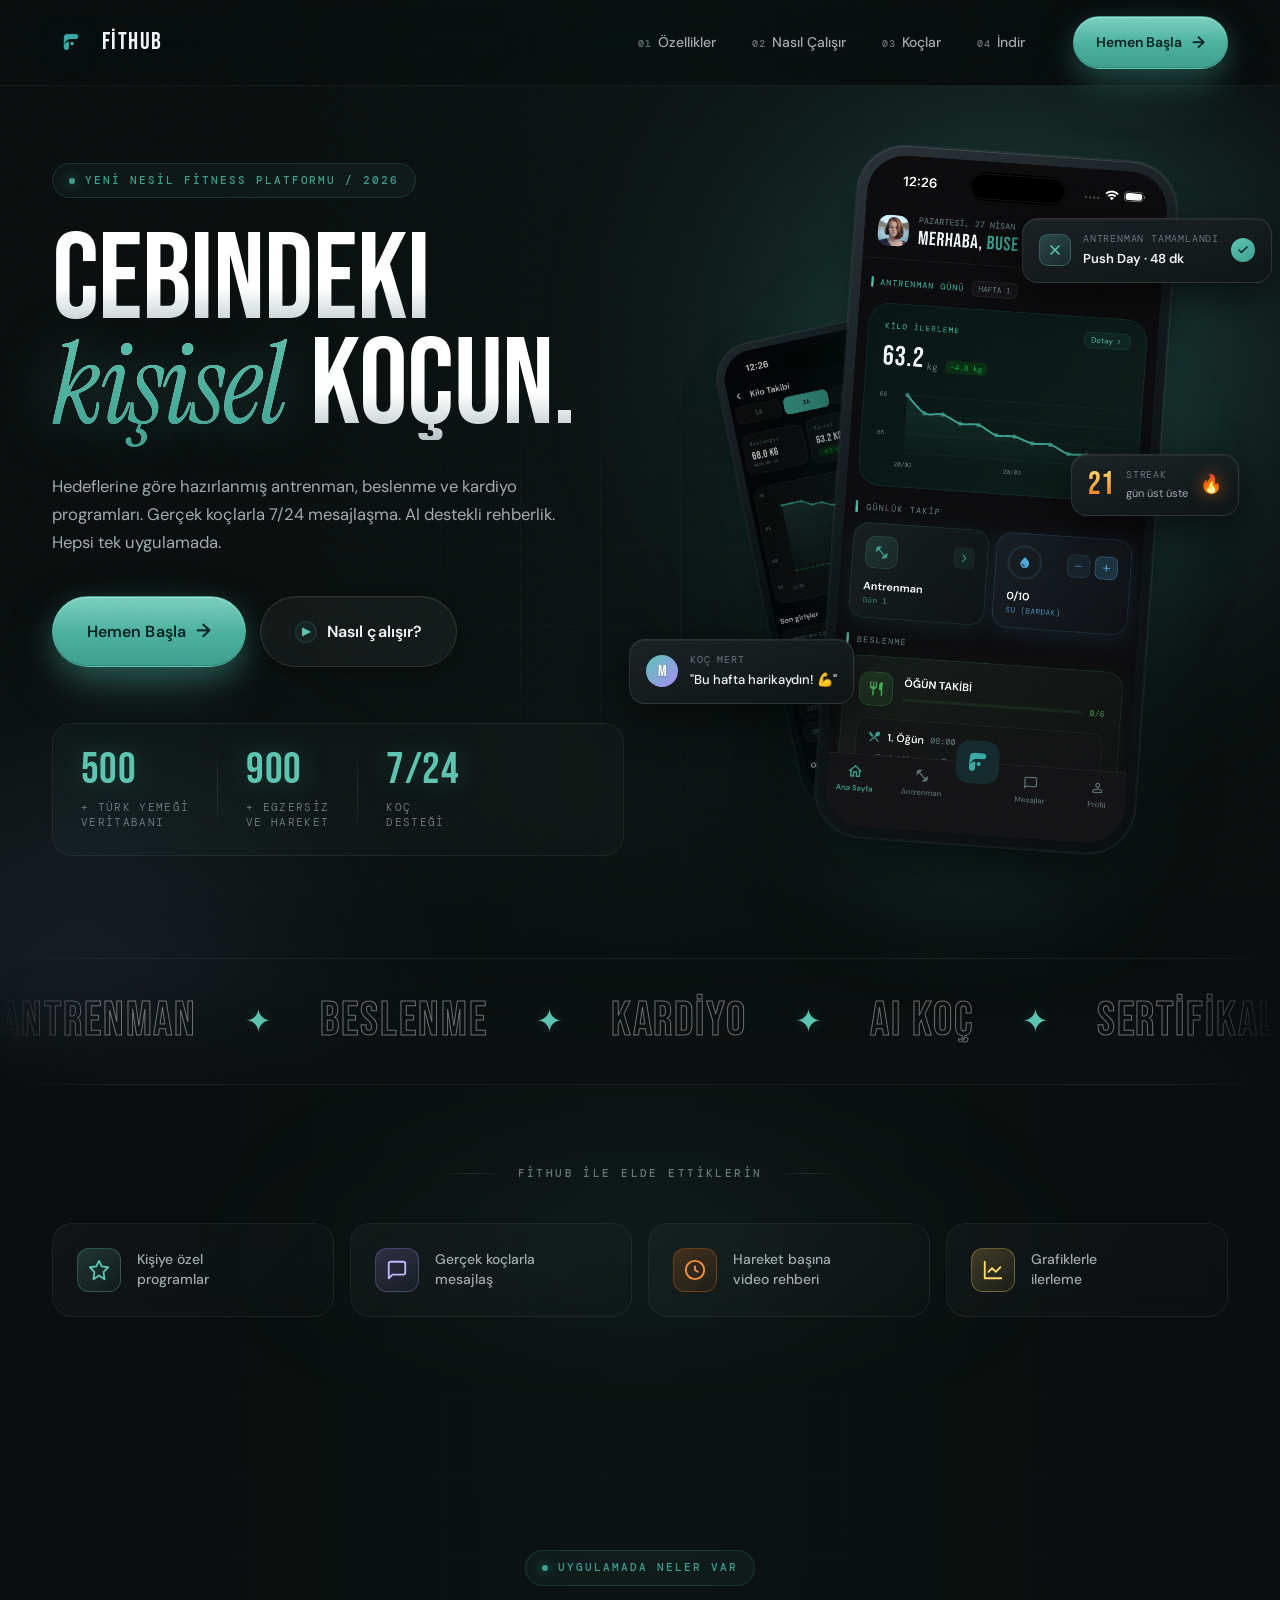
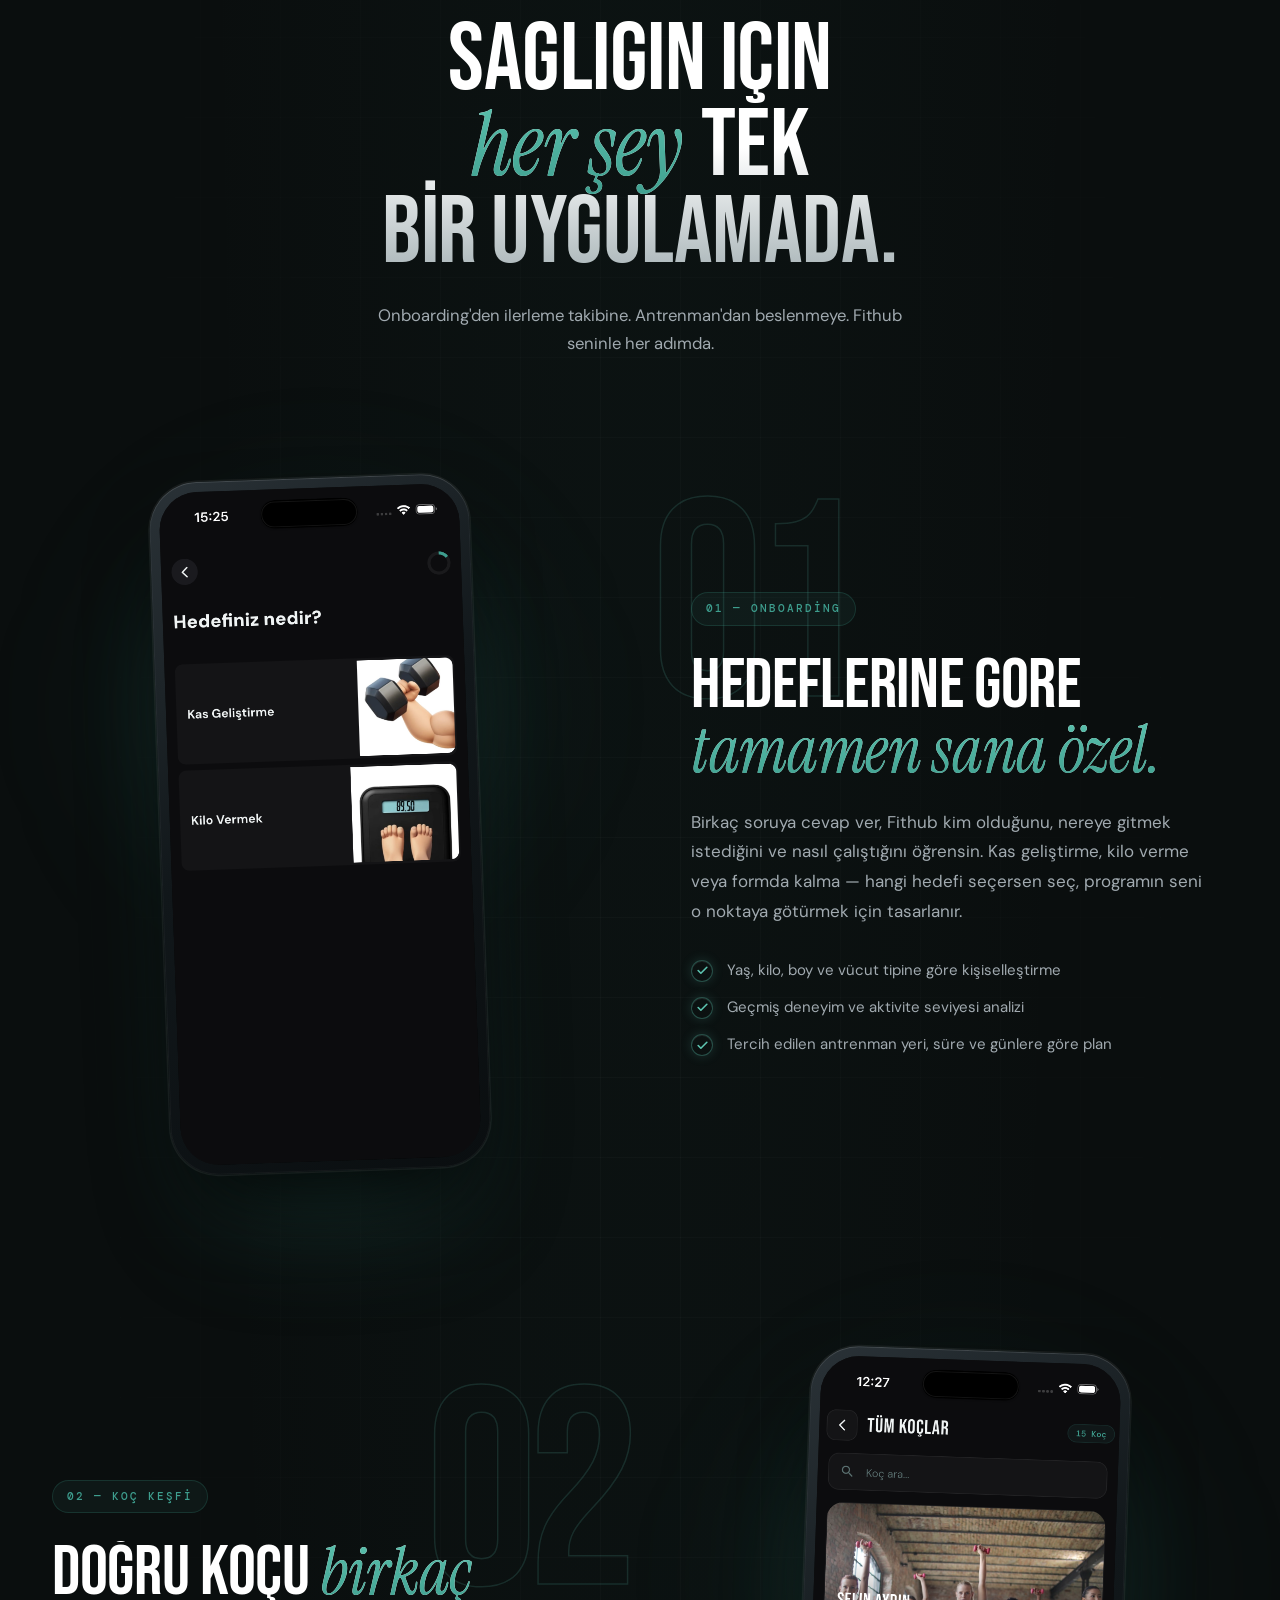
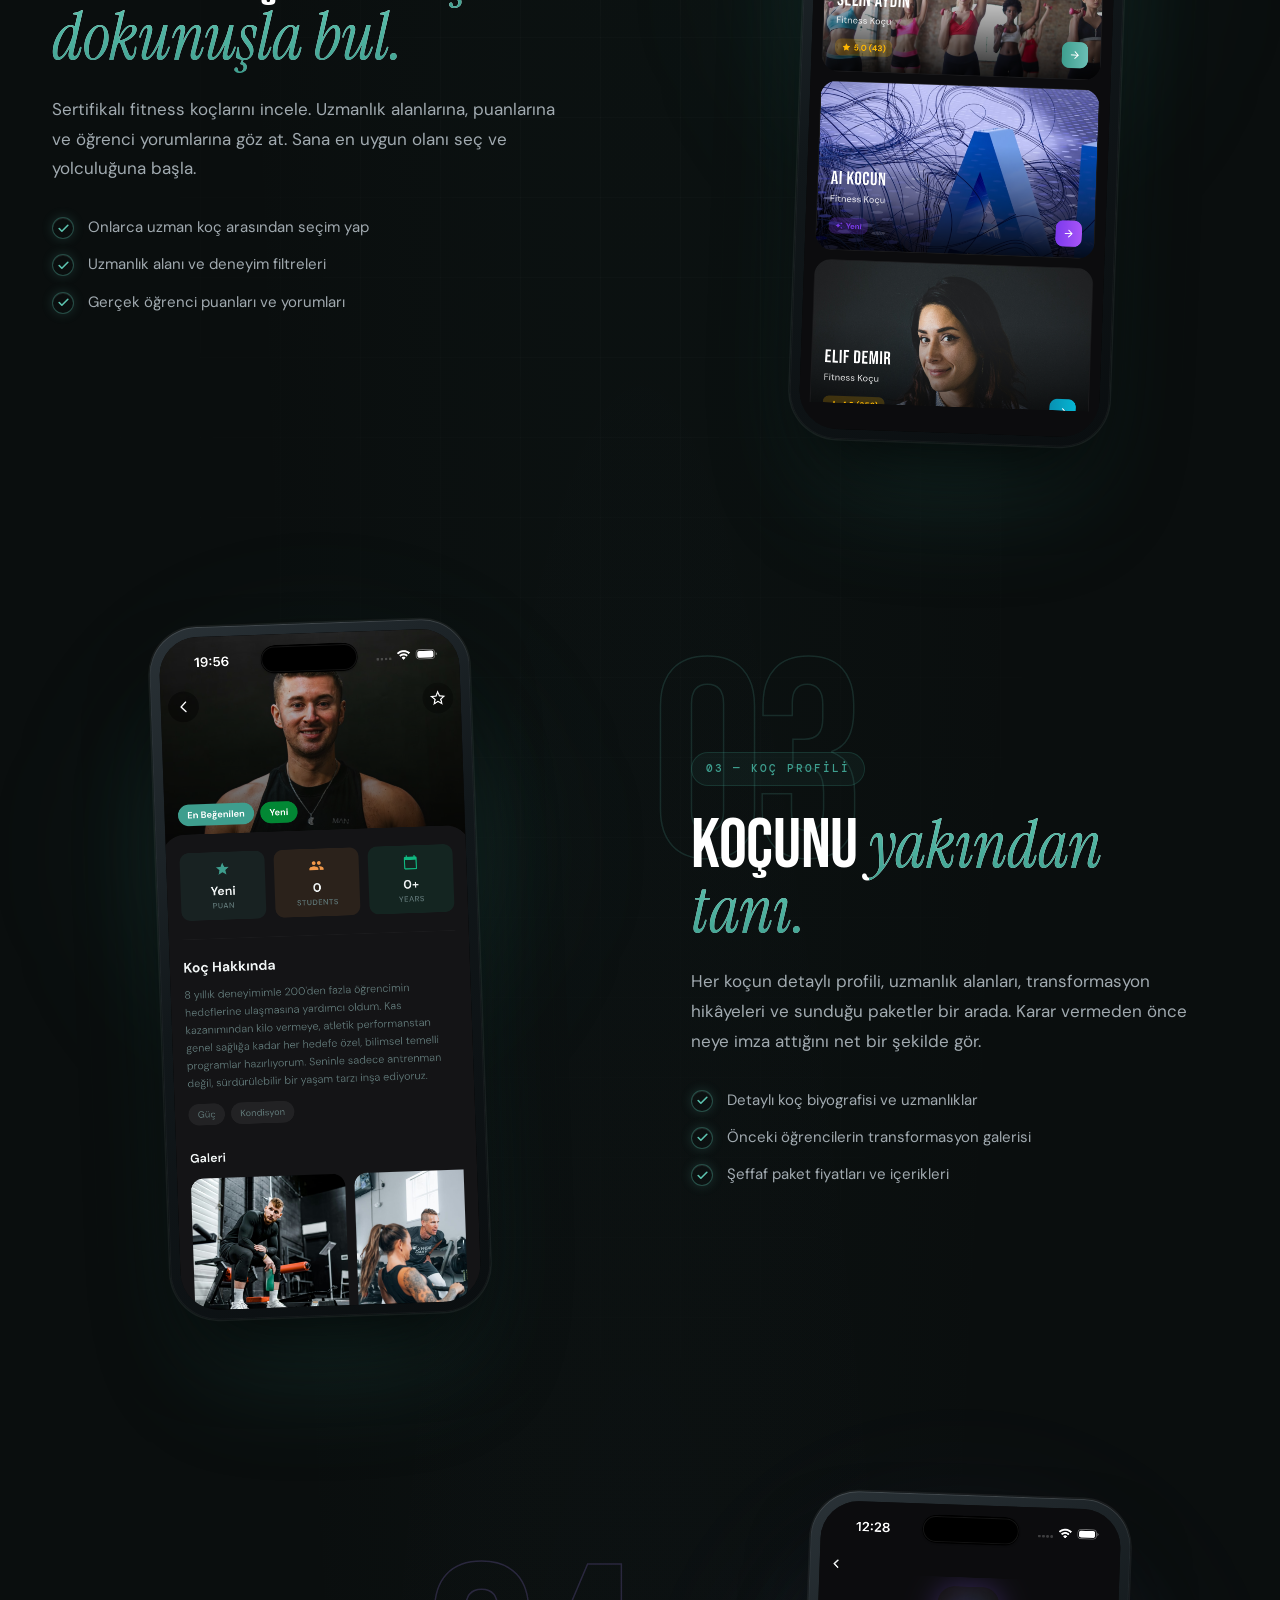
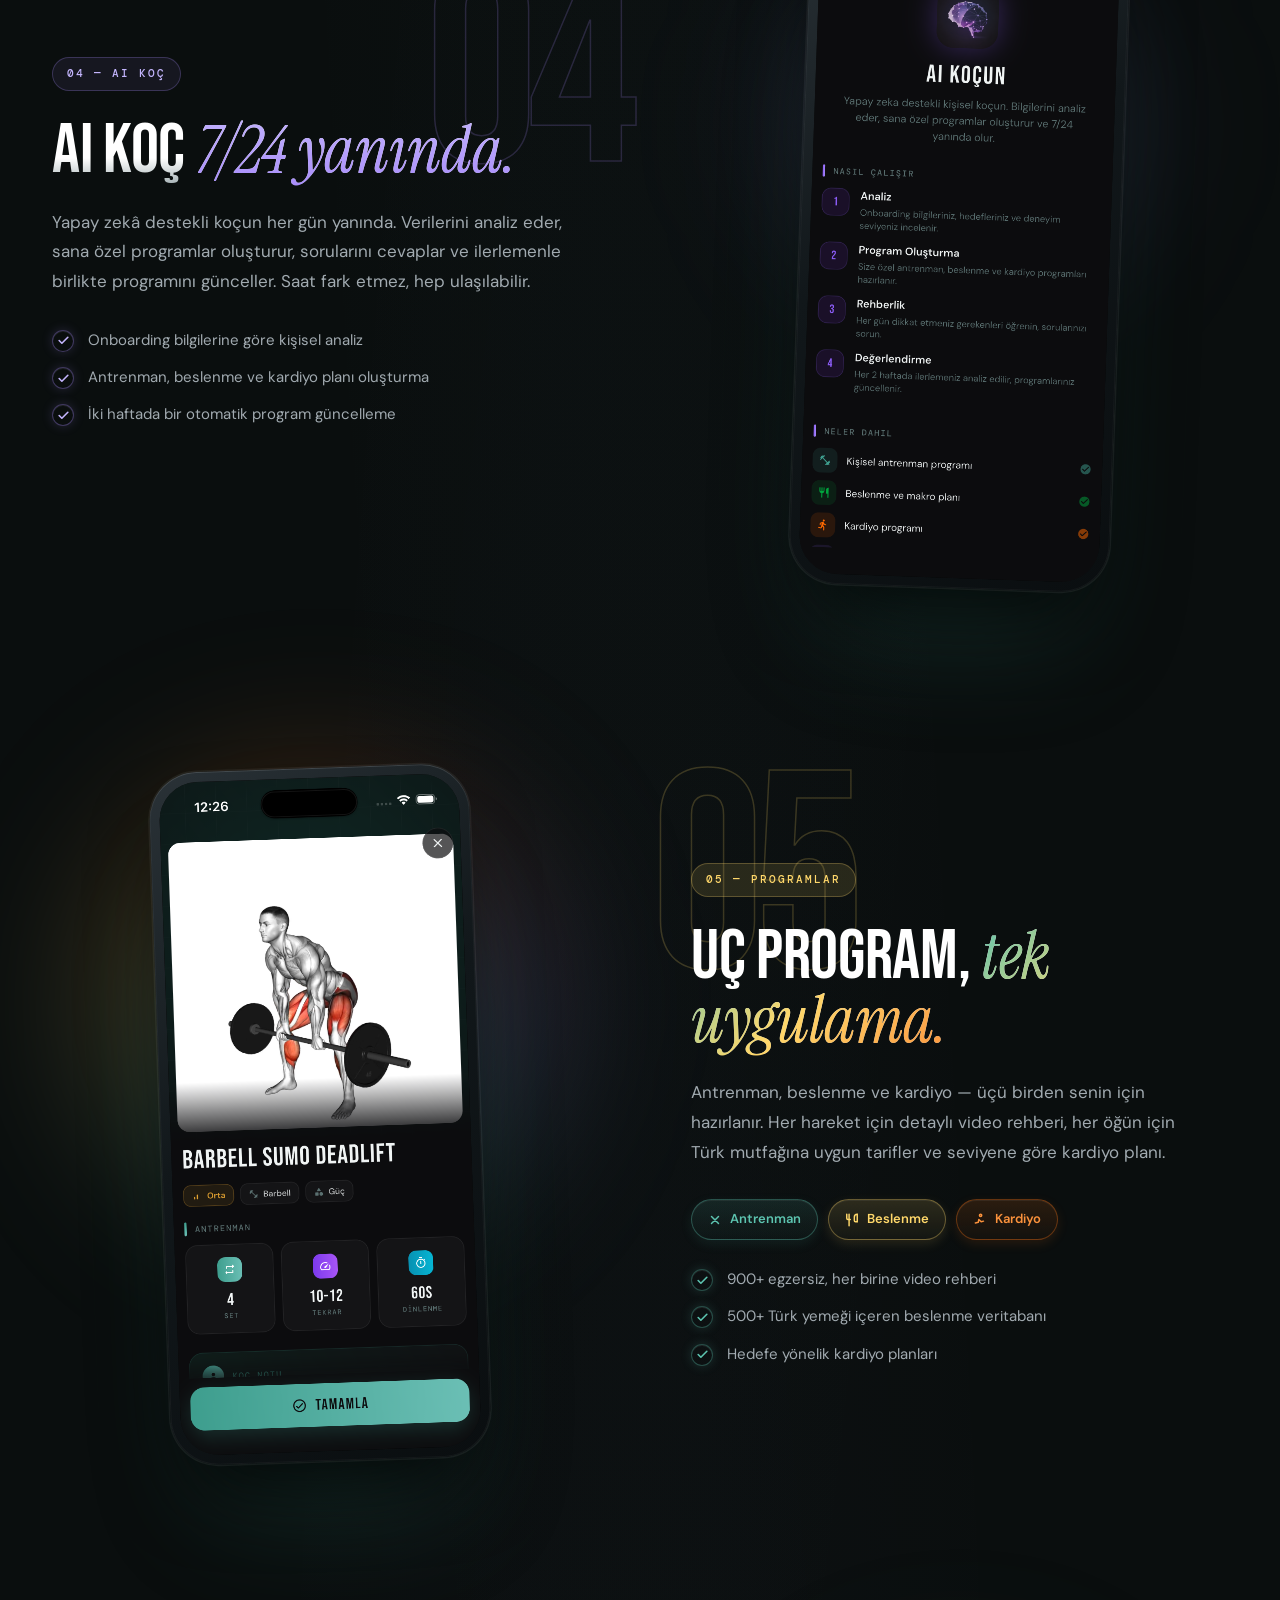
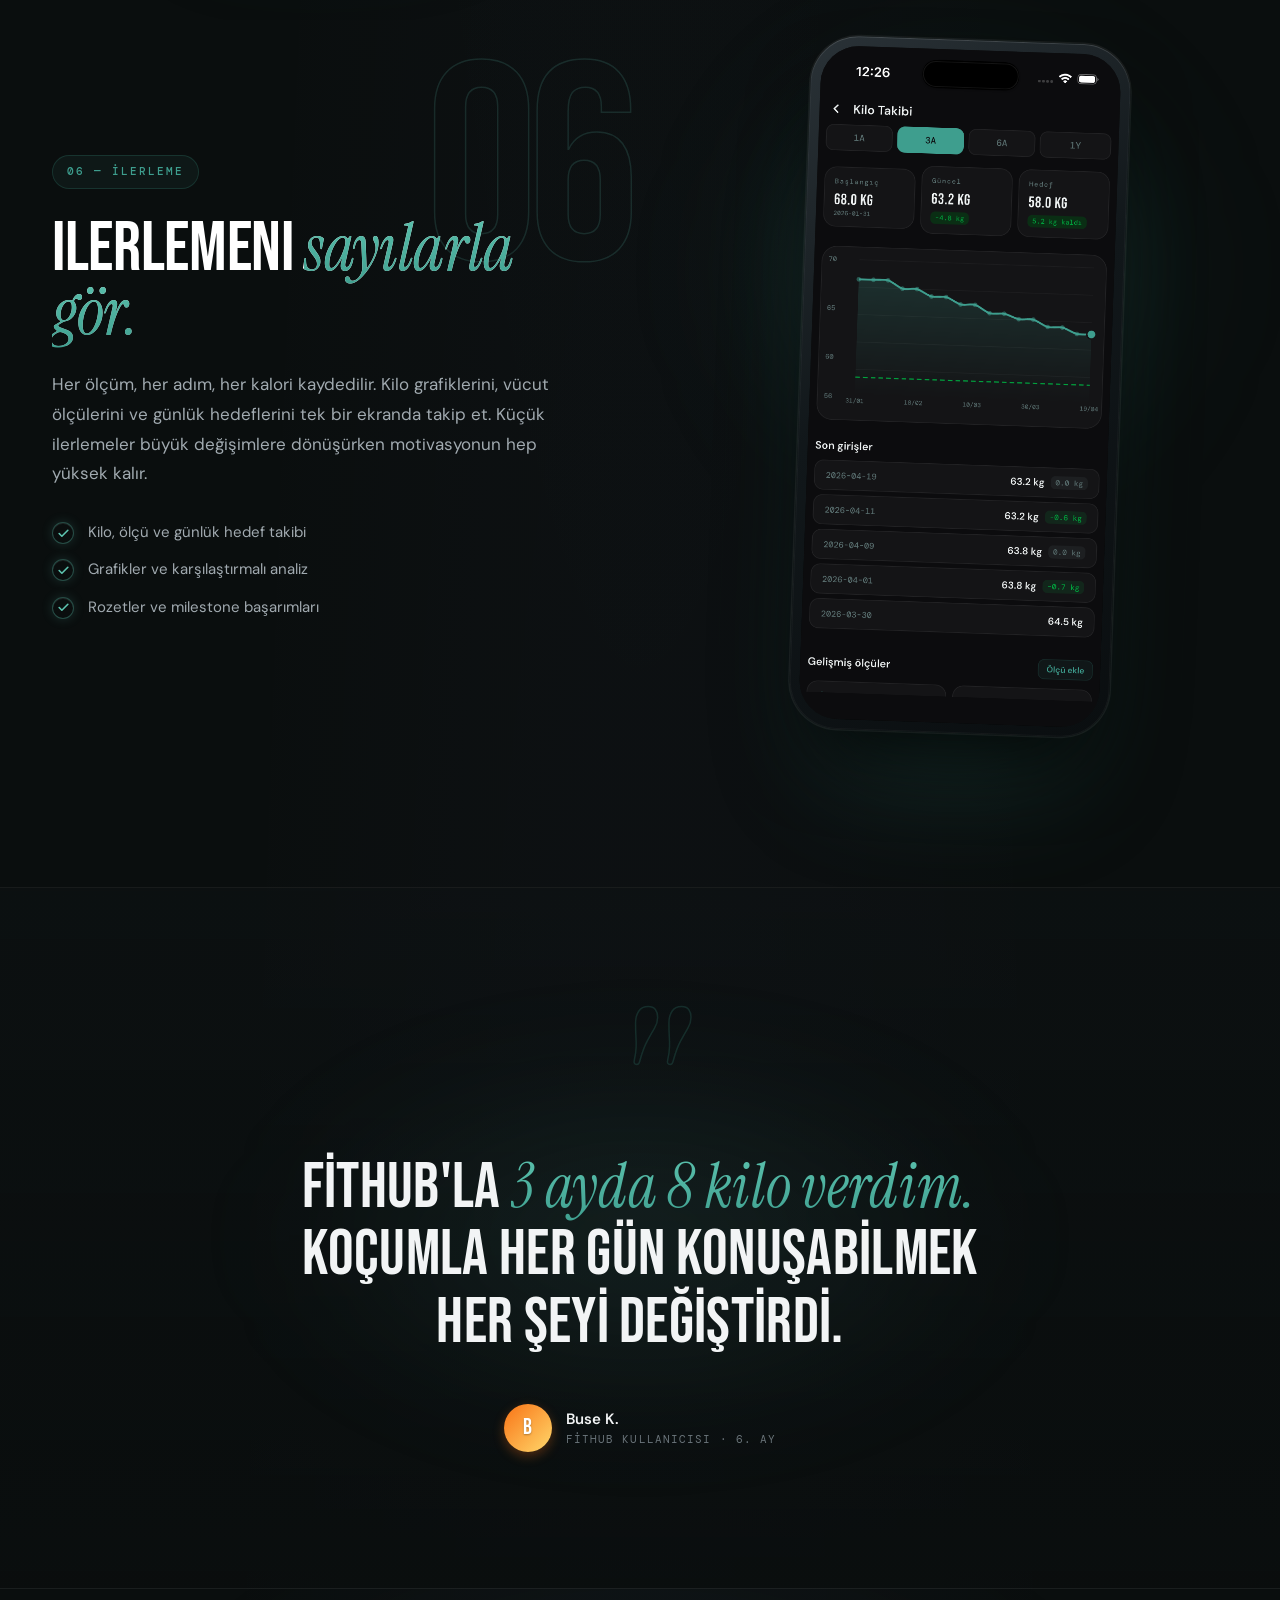
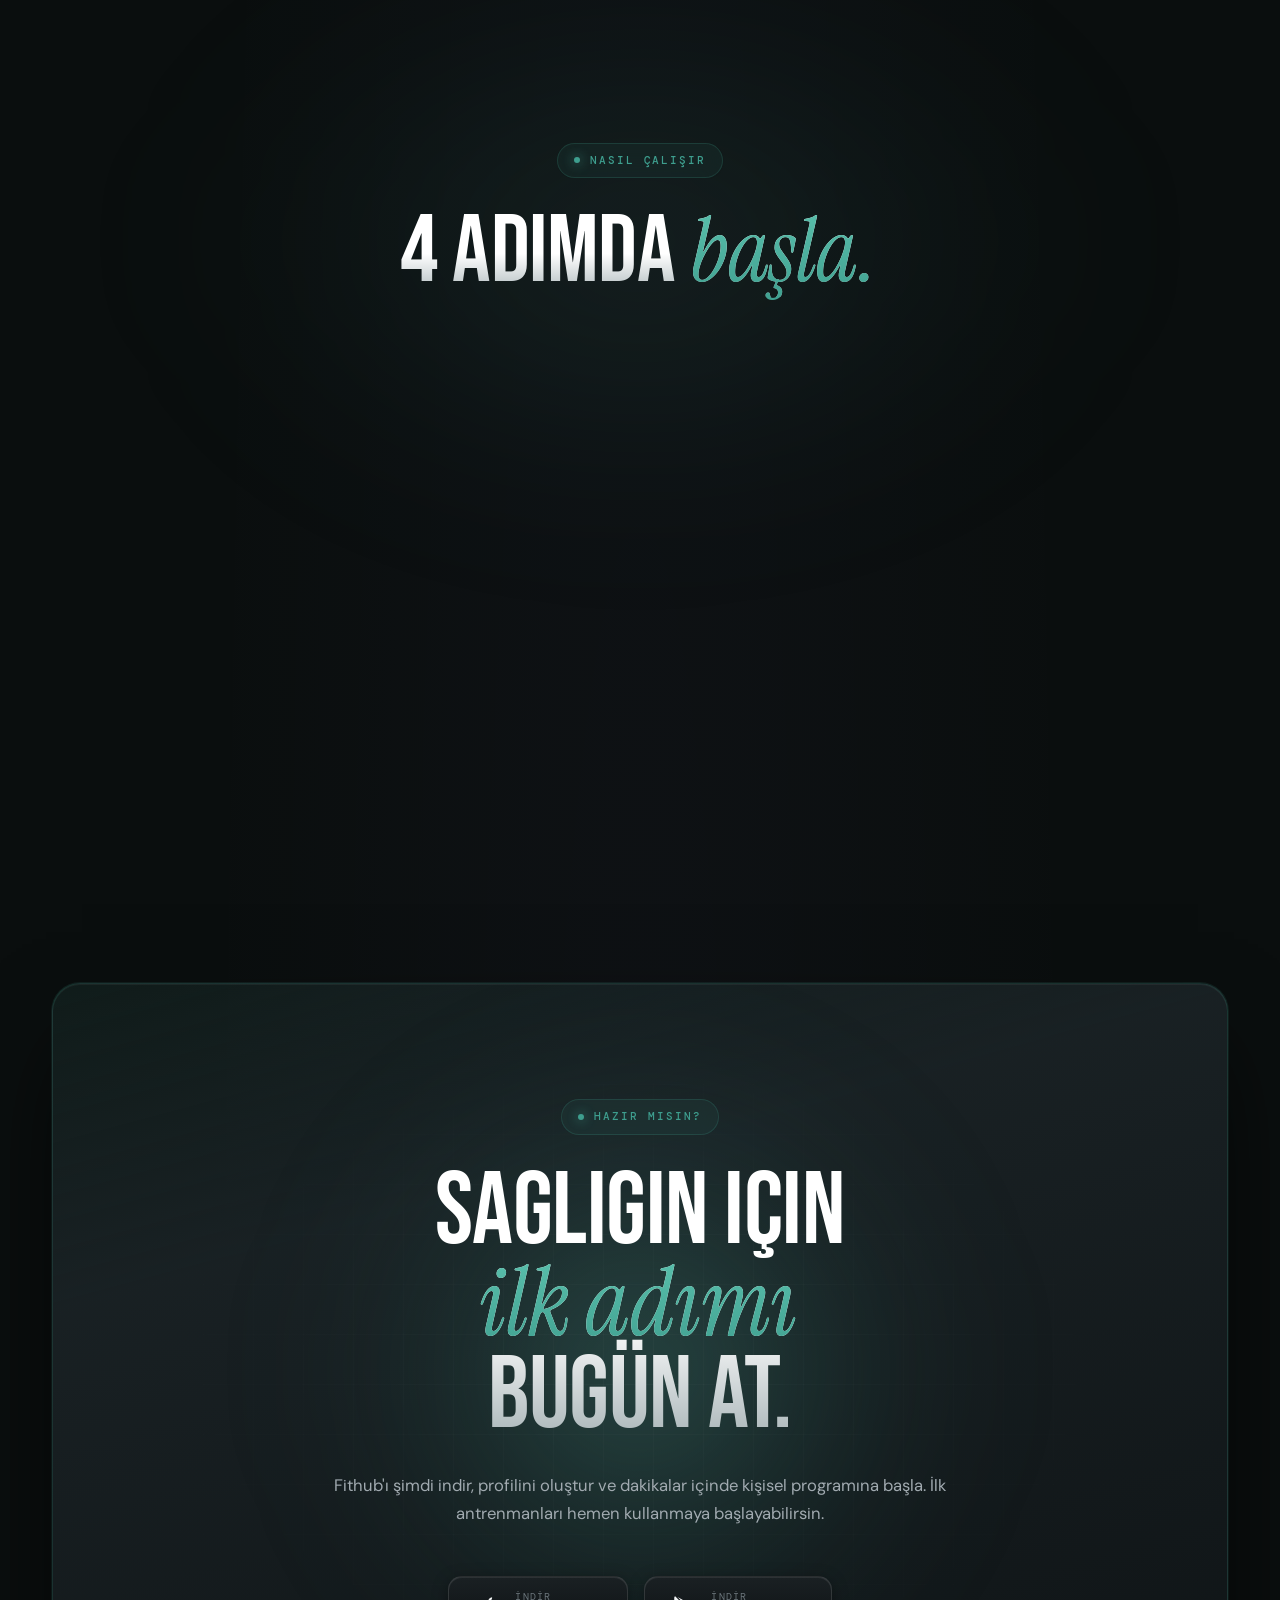
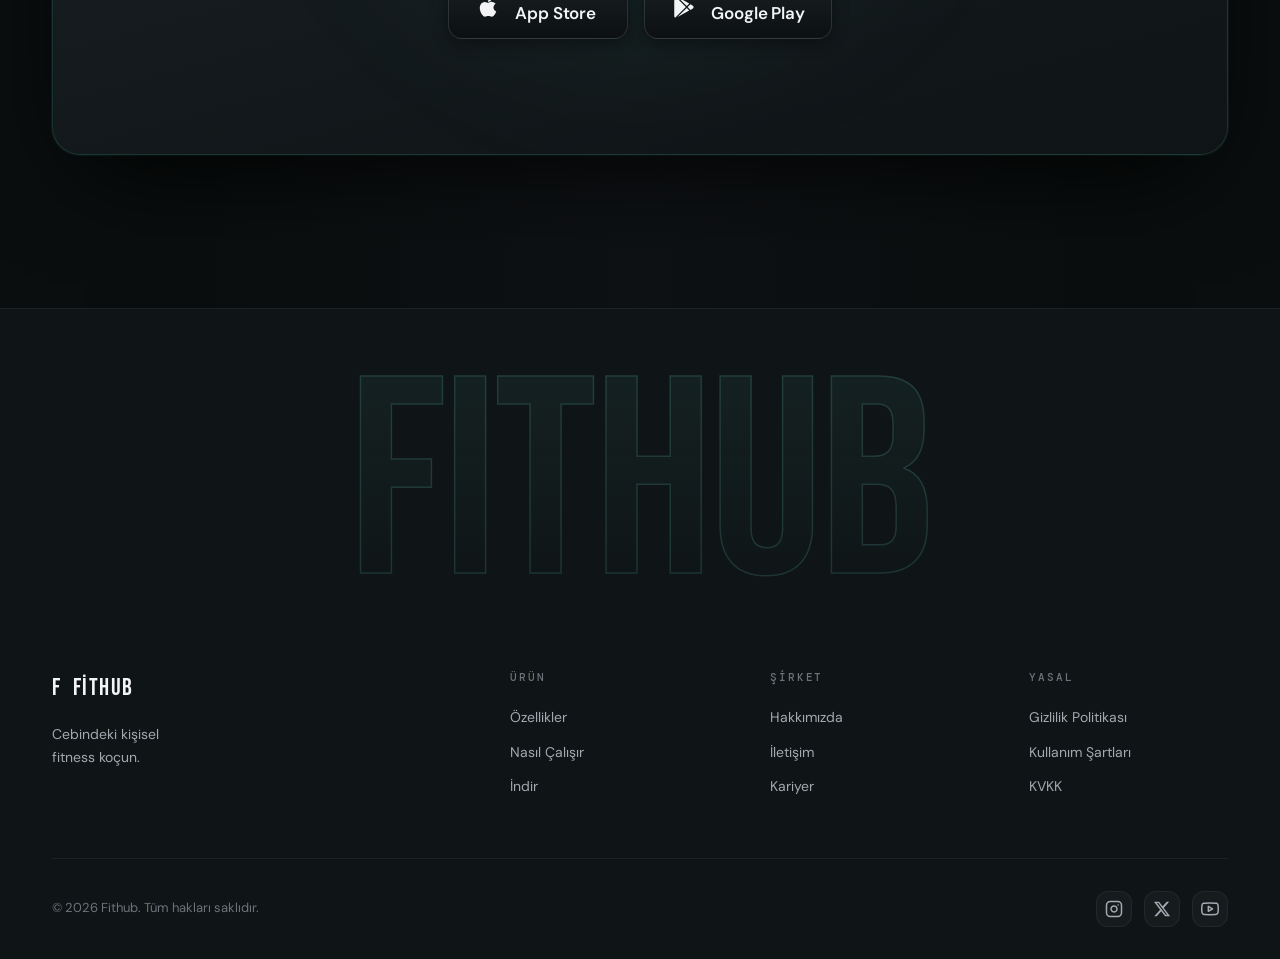
==== index.html @ 0e73f52b "Gizlilik politikasi + Kullanim sartlari sayfalari + footer linkleri Yeni sayfalar: - privacy.html  →" ====
<!doctype html>
<html lang="tr">
<head>
  <meta charset="UTF-8" />
  <meta name="viewport" content="width=device-width, initial-scale=1.0, viewport-fit=cover" />
  <title>Fithub — Cebindeki kişisel fitness koçun</title>
  <meta name="description" content="Kişiye özel antrenman, beslenme ve kardiyo programları. Gerçek koçlarla 7/24 mesajlaşma. AI destekli plan, ilerleme takibi ve çok daha fazlası — hepsi tek uygulamada." />
  <meta name="theme-color" content="#0A0E0E" />

  <!-- Open Graph -->
  <meta property="og:type" content="website" />
  <meta property="og:title" content="Fithub — Cebindeki kişisel fitness koçun" />
  <meta property="og:description" content="Kişiye özel antrenman ve beslenme programları, gerçek koçlarla 7/24 mesajlaşma, AI destekli rehberlik." />
  <meta property="og:locale" content="tr_TR" />

  <!-- Fonts -->
  <link rel="preconnect" href="https://fonts.googleapis.com" />
  <link rel="preconnect" href="https://fonts.gstatic.com" crossorigin />
  <link href="https://fonts.googleapis.com/css2?family=Bebas+Neue&family=DM+Mono:wght@400;500&family=DM+Sans:wght@400;500;600;700&family=Instrument+Serif:ital@0;1&display=swap" rel="stylesheet" />

  <link rel="stylesheet" href="style.css" />
</head>
<body>
  <!-- Noise overlay (premium grain texture) -->
  <div class="noise" aria-hidden="true"></div>

  <!-- ─── NAV ───────────────────────────────────────────── -->
  <header class="nav" id="nav">
    <div class="nav__inner container">
      <a href="#top" class="nav__brand" aria-label="Fithub anasayfa">
        <img src="assets/logo.png" alt="Fithub" class="nav__logo-img" width="38" height="38" />
        <span class="nav__logo-text">Fithub</span>
      </a>

      <nav class="nav__links" aria-label="Ana navigasyon">
        <a href="#features"><span class="nav__num">01</span>Özellikler</a>
        <a href="#how"><span class="nav__num">02</span>Nasıl Çalışır</a>
        <a href="#coaches"><span class="nav__num">03</span>Koçlar</a>
        <a href="#download"><span class="nav__num">04</span>İndir</a>
      </nav>

      <a href="#download" class="btn btn--primary nav__cta">
        <span>Hemen Başla</span>
        <span class="btn__arrow" aria-hidden="true">→</span>
      </a>

      <button class="nav__menu-btn" id="navMenuBtn" aria-label="Menüyü aç" aria-expanded="false">
        <span></span><span></span><span></span>
      </button>
    </div>
  </header>

  <!-- ─── HERO ──────────────────────────────────────────── -->
  <section class="hero" id="top">
    <div class="hero__bg" aria-hidden="true">
      <div class="hero__glow hero__glow--1"></div>
      <div class="hero__glow hero__glow--2"></div>
      <div class="hero__grid"></div>
    </div>

    <div class="container hero__inner">
      <div class="hero__content">
        <span class="eyebrow">
          <span class="eyebrow__dot"></span>
          Yeni nesil fitness platformu / 2026
        </span>

        <h1 class="hero__title">
          <span class="hero__title-line">Cebindeki</span>
          <span class="hero__title-line hero__title-line--accent">
            <em>kişisel</em> koçun.
          </span>
        </h1>

        <p class="hero__subtitle">
          Hedeflerine göre hazırlanmış antrenman, beslenme ve kardiyo programları.
          Gerçek koçlarla 7/24 mesajlaşma. AI destekli rehberlik. Hepsi tek uygulamada.
        </p>

        <div class="hero__ctas">
          <a href="#download" class="btn btn--primary btn--large">
            <span>Hemen Başla</span>
            <span class="btn__arrow" aria-hidden="true">→</span>
          </a>
          <a href="#features" class="btn btn--ghost btn--large">
            <span class="btn__play" aria-hidden="true">▶</span>
            <span>Nasıl çalışır?</span>
          </a>
        </div>

        <div class="hero__meta">
          <div class="hero__meta-item">
            <strong data-counter="500">0</strong>
            <span>+ Türk yemeği<br/>veritabanı</span>
          </div>
          <div class="hero__meta-divider"></div>
          <div class="hero__meta-item">
            <strong data-counter="900">0</strong>
            <span>+ Egzersiz<br/>ve hareket</span>
          </div>
          <div class="hero__meta-divider"></div>
          <div class="hero__meta-item">
            <strong>7/24</strong>
            <span>Koç<br/>desteği</span>
          </div>
        </div>
      </div>

      <!-- HERO VISUAL: animated phone cluster -->
      <div class="hero__visual" aria-hidden="true">
        <!-- Floating UI cards around the phone -->
        <div class="floater floater--workout">
          <div class="floater__icon floater__icon--teal">
            <svg width="16" height="16" viewBox="0 0 24 24" fill="none" stroke="currentColor" stroke-width="2.5" stroke-linecap="round"><path d="M6 6 L18 18 M6 18 L18 6"/></svg>
          </div>
          <div class="floater__body">
            <div class="floater__label">Antrenman tamamlandı</div>
            <div class="floater__value">Push Day · 48 dk</div>
          </div>
          <div class="floater__check">
            <svg width="12" height="12" viewBox="0 0 24 24" fill="none" stroke="currentColor" stroke-width="3" stroke-linecap="round" stroke-linejoin="round"><polyline points="20 6 9 17 4 12"/></svg>
          </div>
        </div>

        <div class="floater floater--message">
          <div class="floater__avatar"></div>
          <div class="floater__body">
            <div class="floater__label">Koç Mert</div>
            <div class="floater__msg">"Bu hafta harikaydın! 💪"</div>
          </div>
        </div>

        <div class="floater floater--streak">
          <div class="floater__streak-num">21</div>
          <div class="floater__streak-info">
            <div class="floater__label">Streak</div>
            <div class="floater__sub">gün üst üste</div>
          </div>
          <div class="floater__flame">🔥</div>
        </div>

        <!-- Main phone -->
        <div class="phone-stack">
          <div class="phone-stack__back">
            <div class="phone phone--small">
              <img src="assets/screens/progress.png" alt="" loading="eager" />
            </div>
          </div>
          <div class="phone-stack__main">
            <div class="phone phone--hero">
              <img src="assets/screens/home.png" alt="" loading="eager" />
            </div>
          </div>
        </div>
        <div class="phone-glow"></div>
      </div>
    </div>

    <!-- Marquee ticker -->
    <div class="marquee" aria-hidden="true">
      <div class="marquee__track">
        <span class="marquee__item">Antrenman</span>
        <span class="marquee__sep">✦</span>
        <span class="marquee__item">Beslenme</span>
        <span class="marquee__sep">✦</span>
        <span class="marquee__item">Kardiyo</span>
        <span class="marquee__sep">✦</span>
        <span class="marquee__item">AI Koç</span>
        <span class="marquee__sep">✦</span>
        <span class="marquee__item">Sertifikalı Koçlar</span>
        <span class="marquee__sep">✦</span>
        <span class="marquee__item">Türk Mutfağı</span>
        <span class="marquee__sep">✦</span>
        <span class="marquee__item">İlerleme Takibi</span>
        <span class="marquee__sep">✦</span>
        <!-- Duplicated for seamless loop -->
        <span class="marquee__item">Antrenman</span>
        <span class="marquee__sep">✦</span>
        <span class="marquee__item">Beslenme</span>
        <span class="marquee__sep">✦</span>
        <span class="marquee__item">Kardiyo</span>
        <span class="marquee__sep">✦</span>
        <span class="marquee__item">AI Koç</span>
        <span class="marquee__sep">✦</span>
        <span class="marquee__item">Sertifikalı Koçlar</span>
        <span class="marquee__sep">✦</span>
        <span class="marquee__item">Türk Mutfağı</span>
        <span class="marquee__sep">✦</span>
        <span class="marquee__item">İlerleme Takibi</span>
        <span class="marquee__sep">✦</span>
      </div>
    </div>
  </section>

  <!-- ─── TRUST STRIP ───────────────────────────────────── -->
  <section class="trust">
    <div class="container">
      <p class="trust__label">
        <span>Fithub ile elde ettiklerin</span>
      </p>
      <div class="trust__grid">
        <div class="trust__item" data-reveal>
          <div class="trust__icon trust__icon--teal">
            <svg viewBox="0 0 24 24" fill="none" stroke="currentColor" stroke-width="2" stroke-linecap="round" stroke-linejoin="round"><path d="M12 2 L15 8 L22 9 L17 14 L18 22 L12 18 L6 22 L7 14 L2 9 L9 8 Z"/></svg>
          </div>
          <span>Kişiye özel<br/>programlar</span>
        </div>
        <div class="trust__item" data-reveal>
          <div class="trust__icon trust__icon--purple">
            <svg viewBox="0 0 24 24" fill="none" stroke="currentColor" stroke-width="2" stroke-linecap="round" stroke-linejoin="round"><path d="M21 15a2 2 0 0 1-2 2H7l-4 4V5a2 2 0 0 1 2-2h14a2 2 0 0 1 2 2z"/></svg>
          </div>
          <span>Gerçek koçlarla<br/>mesajlaş</span>
        </div>
        <div class="trust__item" data-reveal>
          <div class="trust__icon trust__icon--orange">
            <svg viewBox="0 0 24 24" fill="none" stroke="currentColor" stroke-width="2" stroke-linecap="round" stroke-linejoin="round"><path d="M12 8v4l3 2"/><circle cx="12" cy="12" r="10"/></svg>
          </div>
          <span>Hareket başına<br/>video rehberi</span>
        </div>
        <div class="trust__item" data-reveal>
          <div class="trust__icon trust__icon--yellow">
            <svg viewBox="0 0 24 24" fill="none" stroke="currentColor" stroke-width="2" stroke-linecap="round" stroke-linejoin="round"><path d="M3 3v18h18"/><path d=" M7 14l4-4 4 4 5-5"/></svg>
          </div>
          <span>Grafiklerle<br/>ilerleme</span>
        </div>
      </div>
    </div>
  </section>

  <!-- ─── FEATURES SHOWCASE ─────────────────────────────── -->
  <section class="features" id="features">
    <div class="container">
      <header class="section-head">
        <span class="eyebrow">
          <span class="eyebrow__dot"></span>
          Uygulamada neler var
        </span>
        <h2 class="section-head__title">
          Sağlığın için<br/>
          <em>her şey</em> tek<br/>
          bir uygulamada.
        </h2>
        <p class="section-head__subtitle">
          Onboarding'den ilerleme takibine. Antrenman'dan beslenmeye.
          Fithub seninle her adımda.
        </p>
      </header>

      <!-- Feature 1 — Onboarding (TEAL) -->
      <div class="feature feature--right" data-theme="teal" data-reveal>
        <div class="feature__phone">
          <div class="phone phone--tilt-left">
            <img src="assets/screens/onboarding.png" alt="Fithub onboarding ekranı: hedef seçimi" />
          </div>
        </div>
        <div class="feature__content">
          <span class="feature__index">01 — Onboarding</span>
          <h3 class="feature__title">Hedeflerine göre <em>tamamen sana özel.</em></h3>
          <p class="feature__desc">
            Birkaç soruya cevap ver, Fithub kim olduğunu, nereye gitmek istediğini ve nasıl çalıştığını öğrensin.
            Kas geliştirme, kilo verme veya formda kalma — hangi hedefi seçersen seç,
            programın seni o noktaya götürmek için tasarlanır.
          </p>
          <ul class="feature__list">
            <li>Yaş, kilo, boy ve vücut tipine göre kişiselleştirme</li>
            <li>Geçmiş deneyim ve aktivite seviyesi analizi</li>
            <li>Tercih edilen antrenman yeri, süre ve günlere göre plan</li>
          </ul>
        </div>
      </div>

      <!-- Feature 2 — Coach Discovery (TEAL) -->
      <div class="feature feature--left" data-theme="teal" data-reveal>
        <div class="feature__content">
          <span class="feature__index">02 — Koç Keşfi</span>
          <h3 class="feature__title">Doğru koçu <em>birkaç dokunuşla bul.</em></h3>
          <p class="feature__desc">
            Sertifikalı fitness koçlarını incele. Uzmanlık alanlarına, puanlarına ve öğrenci yorumlarına göz at.
            Sana en uygun olanı seç ve yolculuğuna başla.
          </p>
          <ul class="feature__list">
            <li>Onlarca uzman koç arasından seçim yap</li>
            <li>Uzmanlık alanı ve deneyim filtreleri</li>
            <li>Gerçek öğrenci puanları ve yorumları</li>
          </ul>
        </div>
        <div class="feature__phone">
          <div class="phone phone--tilt-right">
            <img src="assets/screens/coach-list.png" alt="Tüm koçlar listesi ekranı" />
          </div>
        </div>
      </div>

      <!-- Feature 3 — Coach Profile (TEAL) -->
      <div class="feature feature--right" data-theme="teal" data-reveal>
        <div class="feature__phone">
          <div class="phone phone--tilt-left">
            <img src="assets/screens/coach-profile.png" alt="Koç profil sayfası: hakkında, paketler ve galeri" />
          </div>
        </div>
        <div class="feature__content">
          <span class="feature__index">03 — Koç Profili</span>
          <h3 class="feature__title">Koçunu <em>yakından tanı.</em></h3>
          <p class="feature__desc">
            Her koçun detaylı profili, uzmanlık alanları, transformasyon hikâyeleri ve sunduğu paketler bir arada.
            Karar vermeden önce neye imza attığını net bir şekilde gör.
          </p>
          <ul class="feature__list">
            <li>Detaylı koç biyografisi ve uzmanlıklar</li>
            <li>Önceki öğrencilerin transformasyon galerisi</li>
            <li>Şeffaf paket fiyatları ve içerikleri</li>
          </ul>
        </div>
      </div>

      <!-- Feature 4 — AI Coach (PURPLE) -->
      <div class="feature feature--left" data-theme="purple" data-reveal>
        <div class="feature__content">
          <span class="feature__index">04 — AI Koç</span>
          <h3 class="feature__title">AI Koç <em>7/24 yanında.</em></h3>
          <p class="feature__desc">
            Yapay zekâ destekli koçun her gün yanında. Verilerini analiz eder, sana özel programlar oluşturur,
            sorularını cevaplar ve ilerlemenle birlikte programını günceller. Saat fark etmez, hep ulaşılabilir.
          </p>
          <ul class="feature__list">
            <li>Onboarding bilgilerine göre kişisel analiz</li>
            <li>Antrenman, beslenme ve kardiyo planı oluşturma</li>
            <li>İki haftada bir otomatik program güncelleme</li>
          </ul>
        </div>
        <div class="feature__phone">
          <div class="phone phone--tilt-right">
            <img src="assets/screens/ai-coach.png" alt="AI Koç tanıtım sayfası" />
          </div>
        </div>
      </div>

      <!-- Feature 5 — 3 Programs (MULTI-COLOR) -->
      <div class="feature feature--right" data-theme="multi" data-reveal>
        <div class="feature__phone">
          <div class="phone phone--tilt-left">
            <img src="assets/screens/programs.png" alt="Antrenman, beslenme ve kardiyo programları hazırlanıyor" />
          </div>
        </div>
        <div class="feature__content">
          <span class="feature__index">05 — Programlar</span>
          <h3 class="feature__title">Üç program, <em>tek uygulama.</em></h3>
          <p class="feature__desc">
            Antrenman, beslenme ve kardiyo — üçü birden senin için hazırlanır. Her hareket için detaylı video rehberi,
            her öğün için Türk mutfağına uygun tarifler ve seviyene göre kardiyo planı.
          </p>
          <div class="feature__pills">
            <span class="pill pill--workout">
              <svg width="14" height="14" viewBox="0 0 24 24" fill="none" stroke="currentColor" stroke-width="2.5" stroke-linecap="round"><path d="M6 6 L18 18 M6 18 L18 6"/></svg>
              Antrenman
            </span>
            <span class="pill pill--nutrition">
              <svg width="14" height="14" viewBox="0 0 24 24" fill="none" stroke="currentColor" stroke-width="2.5" stroke-linecap="round"><path d="M3 2v7c0 1.1.9 2 2 2h4M7 2v20M21 15V2a5 5 0 0 0-5 5v6c0 1.1.9 2 2 2z"/></svg>
              Beslenme
            </span>
            <span class="pill pill--cardio">
              <svg width="14" height="14" viewBox="0 0 24 24" fill="none" stroke="currentColor" stroke-width="2.5" stroke-linecap="round" stroke-linejoin="round"><circle cx="13" cy="4" r="2"/><path d="M4 17l5-1 1-5 4 4 4-1"/></svg>
              Kardiyo
            </span>
          </div>
          <ul class="feature__list">
            <li>900+ egzersiz, her birine video rehberi</li>
            <li>500+ Türk yemeği içeren beslenme veritabanı</li>
            <li>Hedefe yönelik kardiyo planları</li>
          </ul>
        </div>
      </div>

      <!-- Feature 6 — Progress Tracking (TEAL) -->
      <div class="feature feature--left" data-theme="teal" data-reveal>
        <div class="feature__content">
          <span class="feature__index">06 — İlerleme</span>
          <h3 class="feature__title">İlerlemeni <em>sayılarla gör.</em></h3>
          <p class="feature__desc">
            Her ölçüm, her adım, her kalori kaydedilir. Kilo grafiklerini, vücut ölçülerini ve günlük hedeflerini
            tek bir ekranda takip et. Küçük ilerlemeler büyük değişimlere dönüşürken motivasyonun hep yüksek kalır.
          </p>
          <ul class="feature__list">
            <li>Kilo, ölçü ve günlük hedef takibi</li>
            <li>Grafikler ve karşılaştırmalı analiz</li>
            <li>Rozetler ve milestone başarımları</li>
          </ul>
        </div>
        <div class="feature__phone">
          <div class="phone phone--tilt-right">
            <img src="assets/screens/progress.png" alt="Kilo takibi ekranı: grafik ve gelişmiş ölçüler" />
          </div>
        </div>
      </div>
    </div>
  </section>

  <!-- ─── EDITORIAL QUOTE BAND ──────────────────────────── -->
  <section class="quote-band" aria-hidden="false">
    <div class="container">
      <div class="quote-band__inner">
        <span class="quote-band__quote-mark">"</span>
        <blockquote class="quote-band__text">
          Fithub'la <em>3 ayda 8 kilo verdim.</em><br/>
          Koçumla her gün konuşabilmek<br/>
          her şeyi değiştirdi.
        </blockquote>
        <div class="quote-band__author">
          <div class="quote-band__avatar"></div>
          <div>
            <div class="quote-band__name">Buse K.</div>
            <div class="quote-band__role">Fithub kullanıcısı · 6. ay</div>
          </div>
        </div>
      </div>
    </div>
  </section>

  <!-- ─── HOW IT WORKS ──────────────────────────────────── -->
  <section class="how" id="how">
    <div class="container">
      <header class="section-head">
        <span class="eyebrow">
          <span class="eyebrow__dot"></span>
          Nasıl çalışır
        </span>
        <h2 class="section-head__title">
          4 adımda <em>başla.</em>
        </h2>
      </header>

      <ol class="steps">
        <li class="step" data-reveal>
          <span class="step__num">01</span>
          <div class="step__line" aria-hidden="true"></div>
          <h3 class="step__title">Profilini oluştur</h3>
          <p class="step__desc">Hedeflerini, deneyimini ve tercihlerini birkaç soruda paylaş.</p>
        </li>
        <li class="step" data-reveal>
          <span class="step__num">02</span>
          <div class="step__line" aria-hidden="true"></div>
          <h3 class="step__title">Koçunu seç</h3>
          <p class="step__desc">Sertifikalı koçlardan veya AI Koç'tan sana uygun olanı seç.</p>
        </li>
        <li class="step" data-reveal>
          <span class="step__num">03</span>
          <div class="step__line" aria-hidden="true"></div>
          <h3 class="step__title">Programını al</h3>
          <p class="step__desc">Antrenman, beslenme ve kardiyo planın saatler içinde hazır.</p>
        </li>
        <li class="step" data-reveal>
          <span class="step__num">04</span>
          <h3 class="step__title">Hedefe ilerle</h3>
          <p class="step__desc">Her gün küçük adımlar, büyük dönüşümler. Koçun her zaman yanında.</p>
        </li>
      </ol>
    </div>
  </section>

  <!-- ─── FINAL CTA ─────────────────────────────────────── -->
  <section class="cta" id="download">
    <div class="container">
      <div class="cta__card">
        <div class="cta__bg" aria-hidden="true">
          <div class="cta__glow"></div>
          <div class="cta__grid"></div>
        </div>
        <div class="cta__content">
          <span class="eyebrow">
            <span class="eyebrow__dot"></span>
            Hazır mısın?
          </span>
          <h2 class="cta__title">
            Sağlığın için<br/>
            <em>ilk adımı</em><br/>
            bugün at.
          </h2>
          <p class="cta__subtitle">
            Fithub'ı şimdi indir, profilini oluştur ve dakikalar içinde kişisel programına başla.
            İlk antrenmanları hemen kullanmaya başlayabilirsin.
          </p>
          <div class="cta__buttons">
            <a href="#" class="store-badge" aria-label="App Store'dan indir">
              <svg width="22" height="22" viewBox="0 0 24 24" fill="currentColor"><path d="M17.05 20.28c-.98.95-2.05.8-3.08.35-1.09-.46-2.09-.48-3.24 0-1.44.62-2.2.44-3.06-.35C2.79 15.25 3.51 7.59 9.05 7.31c1.35.07 2.29.74 3.08.8 1.18-.24 2.31-.93 3.57-.84 1.51.12 2.65.72 3.4 1.8-3.12 1.87-2.38 5.98.48 7.13-.57 1.5-1.31 2.99-2.54 4.09l.01-.01zM12.03 7.25c-.15-2.23 1.66-4.07 3.74-4.25.29 2.58-2.34 4.5-3.74 4.25z"/></svg>
              <div>
                <span class="store-badge__top">İndir</span>
                <span class="store-badge__bottom">App Store</span>
              </div>
            </a>
            <a href="#" class="store-badge" aria-label="Google Play'den indir">
              <svg width="22" height="22" viewBox="0 0 24 24" fill="currentColor"><path d="M3 20.5V3.5c0-.59.34-1.11.84-1.35L13.69 12 3.84 21.85c-.5-.25-.84-.76-.84-1.35M16.81 15.12 6.05 21.34l8.49-8.49 2.27 2.27M20.16 10.81c.39.31.66.78.66 1.31 0 .53-.25.99-.64 1.3l-2.21 1.27-2.6-2.59 2.6-2.59 2.19 1.3M6.05 2.66l10.76 6.22-2.27 2.27L6.05 2.66"/></svg>
              <div>
                <span class="store-badge__top">İndir</span>
                <span class="store-badge__bottom">Google Play</span>
              </div>
            </a>
          </div>
        </div>
      </div>
    </div>
  </section>

  <!-- ─── FOOTER ────────────────────────────────────────── -->
  <footer class="footer">
    <div class="container">
      <div class="footer__big">
        <div class="footer__big-text">FITHUB</div>
      </div>

      <div class="footer__grid">
        <div class="footer__brand">
          <div class="nav__brand">
            <span class="nav__logo-mark">F</span>
            <span class="nav__logo-text">Fithub</span>
          </div>
          <p class="footer__tagline">
            Cebindeki kişisel<br/>fitness koçun.
          </p>
        </div>

        <div class="footer__col">
          <h4>Ürün</h4>
          <a href="#features">Özellikler</a>
          <a href="#how">Nasıl Çalışır</a>
          <a href="#download">İndir</a>
        </div>

        <div class="footer__col">
          <h4>Şirket</h4>
          <a href="#">Hakkımızda</a>
          <a href="#">İletişim</a>
          <a href="#">Kariyer</a>
        </div>

        <div class="footer__col">
          <h4>Yasal</h4>
          <a href="/privacy.html">Gizlilik Politikası</a>
          <a href="/terms.html">Kullanım Şartları</a>
          <a href="/privacy.html#7">KVKK</a>
        </div>
      </div>

      <div class="footer__bottom">
        <p>© 2026 Fithub. Tüm hakları saklıdır.</p>
        <div class="footer__social">
          <a href="#" aria-label="Instagram">
            <svg width="18" height="18" viewBox="0 0 24 24" fill="none" stroke="currentColor" stroke-width="2" stroke-linecap="round" stroke-linejoin="round"><rect x="2" y="2" width="20" height="20" rx="5" ry="5"/><path d="M16 11.37A4 4 0 1 1 12.63 8 4 4 0 0 1 16 11.37z"/><line x1="17.5" y1="6.5" x2="17.51" y2="6.5"/></svg>
          </a>
          <a href="#" aria-label="Twitter / X">
            <svg width="18" height="18" viewBox="0 0 24 24" fill="currentColor"><path d="M18.244 2.25h3.308l-7.227 8.26 8.502 11.24H16.17l-5.214-6.817L4.99 21.75H1.68l7.73-8.835L1.254 2.25H8.08l4.713 6.231zm-1.161 17.52h1.833L7.084 4.126H5.117z"/></svg>
          </a>
          <a href="#" aria-label="YouTube">
            <svg width="18" height="18" viewBox="0 0 24 24" fill="none" stroke="currentColor" stroke-width="2" stroke-linecap="round" stroke-linejoin="round"><path d="M22.54 6.42a2.78 2.78 0 0 0-1.94-2C18.88 4 12 4 12 4s-6.88 0-8.6.46a2.78 2.78 0 0 0-1.94 2A29 29 0 0 0 1 11.75a29 29 0 0 0 .46 5.33A2.78 2.78 0 0 0 3.4 19.08C5.12 19.54 12 19.54 12 19.54s6.88 0 8.6-.46a2.78 2.78 0 0 0 1.94-2 29 29 0 0 0 .46-5.33 29 29 0 0 0-.46-5.33z"/><polygon points="9.75 15.02 15.5 11.75 9.75 8.48 9.75 15.02"/></svg>
          </a>
        </div>
      </div>
    </div>
  </footer>

  <script src="script.js" defer></script>
</body>
</html>
---- style.css ----
/* ═══════════════════════════════════════════════════════════════
   Fithub Landing Page v3
   Editorial, animated, app-aligned. Vanilla CSS.
   ═══════════════════════════════════════════════════════════════ */

/* ─── DESIGN TOKENS ───────────────────────────────────── */
:root {
  /* Background layers */
  --bg: #0a0e0e;
  --bg-elev-1: #0f1416;
  --bg-elev-2: #161b1e;
  --bg-elev-3: #1b2125;

  /* Borders */
  --border: rgba(255, 255, 255, 0.06);
  --border-strong: rgba(255, 255, 255, 0.1);
  --border-accent: rgba(62, 158, 142, 0.2);

  /* Accent (FitDesign teal) */
  --accent: #3e9e8e;
  --accent-bright: #5dc4b0;
  --accent-dim: rgba(62, 158, 142, 0.4);
  --accent-glow: rgba(62, 158, 142, 0.25);
  --accent-soft: rgba(62, 158, 142, 0.08);

  /* Highlights / secondary accents (matches in-app theming) */
  --highlight: #ffd86b;
  --highlight-soft: rgba(255, 216, 107, 0.12);
  --purple: #a78bfa;
  --purple-bright: #c4b5fd;
  --purple-glow: rgba(167, 139, 250, 0.3);
  --purple-soft: rgba(167, 139, 250, 0.08);
  --orange: #f97316;
  --orange-bright: #fb923c;
  --orange-glow: rgba(249, 115, 22, 0.3);

  /* Text */
  --text: #f2f4f5;
  --text-muted: #a1aab0;
  --text-dim: #6a747a;

  /* Type */
  --font-display: "Bebas Neue", "Arial Narrow", sans-serif;
  --font-serif: "Instrument Serif", Georgia, serif;
  --font-body: "DM Sans", -apple-system, sans-serif;
  --font-mono: "DM Mono", "SF Mono", monospace;

  /* Layout */
  --container: 1240px;
  --radius-sm: 12px;
  --radius: 20px;
  --radius-lg: 28px;
  --radius-pill: 999px;

  /* Easing */
  --ease: cubic-bezier(0.16, 1, 0.3, 1);
  --ease-out: cubic-bezier(0.22, 1, 0.36, 1);

  --section-pad: clamp(80px, 12vw, 160px);
}

/* ─── RESET & BASE ────────────────────────────────────── */
*,
*::before,
*::after {
  box-sizing: border-box;
  margin: 0;
  padding: 0;
}

html {
  scroll-behavior: smooth;
  -webkit-text-size-adjust: 100%;
}

body {
  font-family: var(--font-body);
  font-size: 17px;
  line-height: 1.6;
  color: var(--text);
  background: var(--bg);
  -webkit-font-smoothing: antialiased;
  -moz-osx-font-smoothing: grayscale;
  overflow-x: hidden;
  /* Subtle vertical noise gradient */
  background-image:
    radial-gradient(ellipse at top, rgba(62, 158, 142, 0.04) 0%, transparent 50%),
    radial-gradient(ellipse at bottom, rgba(167, 139, 250, 0.03) 0%, transparent 50%);
}

img,
svg {
  display: block;
  max-width: 100%;
  height: auto;
}

a {
  color: inherit;
  text-decoration: none;
  transition: color 200ms var(--ease);
}

button {
  font: inherit;
  background: none;
  border: none;
  cursor: pointer;
  color: inherit;
}

ul,
ol {
  list-style: none;
}

::selection {
  background: var(--accent-bright);
  color: var(--bg);
}

/* ─── NOISE OVERLAY (premium grain) ──────────────────── */
.noise {
  position: fixed;
  inset: 0;
  pointer-events: none;
  z-index: 9999;
  opacity: 0.035;
  mix-blend-mode: overlay;
  background-image: url("data:image/svg+xml,%3Csvg viewBox='0 0 200 200' xmlns='http://www.w3.org/2000/svg'%3E%3Cfilter id='noiseFilter'%3E%3CfeTurbulence type='fractalNoise' baseFrequency='0.85' numOctaves='3' stitchTiles='stitch'/%3E%3C/filter%3E%3Crect width='100%25' height='100%25' filter='url(%23noiseFilter)'/%3E%3C/svg%3E");
}

/* ─── LAYOUT ──────────────────────────────────────────── */
.container {
  max-width: var(--container);
  margin: 0 auto;
  padding: 0 32px;
}

@media (max-width: 640px) {
  .container {
    padding: 0 20px;
  }
}

/* ─── TYPOGRAPHY HELPERS ──────────────────────────────── */
em {
  font-style: italic;
  font-family: var(--font-serif);
  font-weight: 400;
  background: linear-gradient(180deg, var(--accent-bright) 0%, var(--accent) 100%);
  -webkit-background-clip: text;
  background-clip: text;
  -webkit-text-fill-color: transparent;
  color: transparent;
  padding-right: 0.04em;
}

[data-theme="purple"] em {
  background: linear-gradient(180deg, var(--purple-bright) 0%, var(--purple) 100%);
  -webkit-background-clip: text;
  background-clip: text;
  -webkit-text-fill-color: transparent;
}

[data-theme="multi"] em {
  background: linear-gradient(135deg, var(--accent-bright) 0%, var(--highlight) 50%, var(--orange-bright) 100%);
  -webkit-background-clip: text;
  background-clip: text;
  -webkit-text-fill-color: transparent;
}

.eyebrow {
  display: inline-flex;
  align-items: center;
  gap: 10px;
  font-family: var(--font-mono);
  font-size: 11px;
  font-weight: 500;
  letter-spacing: 0.18em;
  text-transform: uppercase;
  color: var(--accent);
  padding: 8px 16px;
  background: var(--accent-soft);
  border: 1px solid var(--border-accent);
  border-radius: var(--radius-pill);
  margin-bottom: 32px;
  backdrop-filter: blur(10px);
  -webkit-backdrop-filter: blur(10px);
}

.eyebrow__dot {
  width: 6px;
  height: 6px;
  border-radius: 50%;
  background: var(--accent);
  box-shadow: 0 0 12px var(--accent);
  animation: pulse-glow 2.4s ease-in-out infinite;
}

@keyframes pulse-glow {
  0%, 100% { opacity: 1; transform: scale(1); }
  50% { opacity: 0.6; transform: scale(0.85); }
}

/* ─── BUTTONS ─────────────────────────────────────────── */
.btn {
  display: inline-flex;
  align-items: center;
  justify-content: center;
  gap: 10px;
  padding: 14px 24px;
  font-family: var(--font-body);
  font-size: 15px;
  font-weight: 600;
  border-radius: var(--radius-pill);
  border: 1px solid transparent;
  cursor: pointer;
  transition: transform 300ms var(--ease), background 300ms var(--ease),
    box-shadow 300ms var(--ease), border-color 300ms var(--ease);
  white-space: nowrap;
  position: relative;
  isolation: isolate;
}

.btn--large {
  padding: 19px 34px;
  font-size: 16px;
  letter-spacing: 0.005em;
}

.btn__arrow {
  font-size: 1.2em;
  transition: transform 300ms var(--ease);
  display: inline-block;
}

.btn:hover .btn__arrow {
  transform: translateX(4px);
}

.btn__play {
  font-size: 0.7em;
  display: inline-flex;
  align-items: center;
  justify-content: center;
  width: 22px;
  height: 22px;
  border-radius: 50%;
  background: var(--accent-soft);
  border: 1px solid var(--border-accent);
  color: var(--accent-bright);
}

.btn--primary {
  background: linear-gradient(180deg, var(--accent-bright) 0%, var(--accent) 100%);
  color: #062320;
  box-shadow:
    inset 0 1px 0 rgba(255, 255, 255, 0.3),
    inset 0 -1px 0 rgba(0, 0, 0, 0.15),
    0 10px 28px rgba(62, 158, 142, 0.35),
    0 20px 60px -20px rgba(93, 196, 176, 0.5);
}

.btn--primary::before {
  content: "";
  position: absolute;
  inset: 0;
  border-radius: inherit;
  background: linear-gradient(180deg,
    rgba(255, 255, 255, 0.18) 0%,
    rgba(255, 255, 255, 0) 50%);
  pointer-events: none;
  z-index: 0;
}

.btn--primary > * {
  position: relative;
  z-index: 1;
}

.btn--primary:hover {
  background: linear-gradient(180deg, #7bdbc6 0%, var(--accent-bright) 100%);
  transform: translateY(-3px);
  box-shadow:
    inset 0 1px 0 rgba(255, 255, 255, 0.4),
    inset 0 -1px 0 rgba(0, 0, 0, 0.15),
    0 0 0 8px var(--accent-glow),
    0 16px 40px rgba(62, 158, 142, 0.45),
    0 32px 80px -24px rgba(93, 196, 176, 0.7);
}

.btn--ghost {
  background: rgba(255, 255, 255, 0.04);
  color: var(--text);
  border-color: var(--border-strong);
  backdrop-filter: blur(10px);
  -webkit-backdrop-filter: blur(10px);
  box-shadow:
    inset 0 1px 0 rgba(255, 255, 255, 0.05),
    0 4px 16px rgba(0, 0, 0, 0.3);
}

.btn--ghost:hover {
  background: rgba(255, 255, 255, 0.08);
  border-color: var(--border-accent);
  transform: translateY(-3px);
  box-shadow:
    inset 0 1px 0 rgba(255, 255, 255, 0.08),
    0 8px 24px rgba(0, 0, 0, 0.4),
    0 0 0 4px rgba(93, 196, 176, 0.12);
}

/* ─── NAV ─────────────────────────────────────────────── */
.nav {
  position: sticky;
  top: 0;
  z-index: 100;
  padding: 16px 0;
  background: rgba(10, 14, 14, 0.55);
  backdrop-filter: blur(24px) saturate(200%);
  -webkit-backdrop-filter: blur(24px) saturate(200%);
  border-bottom: 1px solid var(--border);
}

.nav__inner {
  display: flex;
  align-items: center;
  justify-content: space-between;
  gap: 32px;
}

.nav__brand {
  display: flex;
  align-items: center;
  gap: 12px;
  font-family: var(--font-display);
  font-size: 24px;
  letter-spacing: 0.04em;
  color: var(--text);
}

.nav__logo-img {
  width: 38px;
  height: 38px;
  object-fit: contain;
  display: block;
  /* Hafif accent glow — premium hissi */
  filter: drop-shadow(0 4px 14px var(--accent-glow));
  transition: transform 0.2s ease, filter 0.2s ease;
}

.nav__brand:hover .nav__logo-img {
  transform: scale(1.05);
  filter: drop-shadow(0 6px 18px var(--accent-glow));
}

.nav__logo-text {
  letter-spacing: 0.06em;
}

.nav__links {
  display: flex;
  gap: 36px;
  font-size: 14px;
  font-weight: 500;
  margin-left: auto;
  margin-right: 16px;
}

.nav__links a {
  color: var(--text-muted);
  position: relative;
  padding: 8px 0;
  transition: color 250ms var(--ease);
  display: inline-flex;
  align-items: baseline;
  gap: 6px;
}

.nav__num {
  font-family: var(--font-mono);
  font-size: 10px;
  color: var(--text-dim);
  letter-spacing: 0.1em;
}

.nav__links a::after {
  content: "";
  position: absolute;
  bottom: 0;
  left: 50%;
  transform: translateX(-50%);
  width: 0;
  height: 2px;
  background: linear-gradient(90deg, var(--accent), var(--accent-bright));
  border-radius: 2px;
  transition: width 300ms var(--ease);
  box-shadow: 0 0 8px var(--accent-glow);
}

.nav__links a:hover {
  color: var(--text);
}

.nav__links a:hover::after {
  width: 100%;
}

.nav__cta {
  padding: 12px 22px;
  font-size: 14px;
}

.nav__menu-btn {
  display: none;
  flex-direction: column;
  gap: 5px;
  padding: 8px;
}

.nav__menu-btn span {
  display: block;
  width: 22px;
  height: 2px;
  background: var(--text);
  border-radius: 2px;
  transition: transform 250ms var(--ease), opacity 250ms var(--ease);
}

.nav__menu-btn[aria-expanded="true"] span:nth-child(1) {
  transform: translateY(7px) rotate(45deg);
}
.nav__menu-btn[aria-expanded="true"] span:nth-child(2) {
  opacity: 0;
}
.nav__menu-btn[aria-expanded="true"] span:nth-child(3) {
  transform: translateY(-7px) rotate(-45deg);
}

/* ─── HERO ────────────────────────────────────────────── */
.hero {
  position: relative;
  padding: clamp(40px, 6vw, 80px) 0 0;
  overflow: hidden;
  isolation: isolate;
}

.hero__bg {
  position: absolute;
  inset: 0;
  z-index: -1;
  pointer-events: none;
  overflow: hidden;
}

.hero__bg::after {
  content: "";
  position: absolute;
  inset: 0;
  background: linear-gradient(180deg,
    transparent 0%,
    transparent 70%,
    rgba(10, 14, 14, 0.4) 90%,
    var(--bg) 100%);
  pointer-events: none;
}

.hero__glow {
  position: absolute;
  border-radius: 50%;
  filter: blur(110px);
}

.hero__glow--1 {
  top: -10%;
  right: -8%;
  width: 720px;
  height: 720px;
  background: radial-gradient(circle,
    rgba(93, 196, 176, 0.55) 0%,
    rgba(62, 158, 142, 0.25) 35%,
    transparent 70%);
  opacity: 0.95;
  animation: hero-glow-drift 14s ease-in-out infinite;
}

.hero__glow--2 {
  bottom: -25%;
  left: -18%;
  width: 620px;
  height: 620px;
  background: radial-gradient(circle,
    rgba(167, 139, 250, 0.4) 0%,
    rgba(62, 158, 142, 0.15) 45%,
    transparent 70%);
  opacity: 0.7;
  animation: hero-glow-drift 18s ease-in-out infinite reverse;
}

@keyframes hero-glow-drift {
  0%, 100% { transform: translate(0, 0) scale(1); }
  50%      { transform: translate(-30px, 20px) scale(1.05); }
}

.hero__grid {
  position: absolute;
  inset: 0;
  background-image:
    linear-gradient(rgba(255, 255, 255, 0.045) 1px, transparent 1px),
    linear-gradient(90deg, rgba(255, 255, 255, 0.045) 1px, transparent 1px);
  background-size: 80px 80px;
  background-position: center center;
  mask-image: radial-gradient(ellipse 60% 60% at center,
    rgba(0, 0, 0, 0.9) 0%,
    rgba(0, 0, 0, 0.4) 35%,
    transparent 75%);
  -webkit-mask-image: radial-gradient(ellipse 60% 60% at center,
    rgba(0, 0, 0, 0.9) 0%,
    rgba(0, 0, 0, 0.4) 35%,
    transparent 75%);
  opacity: 0.7;
}

.hero__inner {
  display: grid;
  grid-template-columns: 1.05fr 1fr;
  gap: 60px;
  align-items: center;
  padding-bottom: clamp(60px, 8vw, 120px);
  min-height: clamp(600px, 80vh, 800px);
}

.hero__content {
  max-width: 640px;
  position: relative;
}

.hero__title {
  font-family: var(--font-display);
  font-size: clamp(64px, 9.5vw, 144px);
  line-height: 0.86;
  letter-spacing: -0.005em;
  margin-bottom: 32px;
  font-weight: 400;
}

.hero__title-line {
  display: block;
  background: linear-gradient(180deg, #ffffff 0%, #ffffff 55%, #b6c2c5 100%);
  -webkit-background-clip: text;
  background-clip: text;
  -webkit-text-fill-color: transparent;
  color: transparent;
  opacity: 0;
  animation: hero-line-up 1s var(--ease-out) forwards;
}

.hero__title-line:nth-child(1) {
  animation-delay: 0.1s;
}

.hero__title-line:nth-child(2) {
  animation-delay: 0.3s;
}

.hero__title-line--accent {
  position: relative;
}

.hero__title-line em {
  font-family: var(--font-serif);
  font-style: italic;
  font-weight: 400;
  background: linear-gradient(180deg, var(--accent-bright) 0%, var(--accent) 100%);
  -webkit-background-clip: text;
  background-clip: text;
  -webkit-text-fill-color: transparent;
  color: transparent;
  font-size: 0.92em;
  letter-spacing: -0.02em;
  padding-right: 0.06em;
  text-shadow: 0 0 60px rgba(93, 196, 176, 0.4);
}

@keyframes hero-line-up {
  0% { opacity: 0; transform: translateY(40px); }
  100% { opacity: 1; transform: translateY(0); }
}

.hero__subtitle {
  font-size: clamp(16px, 1.3vw, 19px);
  color: var(--text-muted);
  line-height: 1.7;
  margin-bottom: 40px;
  max-width: 520px;
  font-weight: 400;
  opacity: 0;
  animation: hero-fade-up 0.8s var(--ease-out) 0.6s forwards;
}

@keyframes hero-fade-up {
  0% { opacity: 0; transform: translateY(20px); }
  100% { opacity: 1; transform: translateY(0); }
}

.hero__ctas {
  display: flex;
  gap: 14px;
  margin-bottom: 56px;
  flex-wrap: wrap;
  opacity: 0;
  animation: hero-fade-up 0.8s var(--ease-out) 0.75s forwards;
}

.hero__meta {
  display: flex;
  align-items: stretch;
  gap: 28px;
  flex-wrap: wrap;
  padding: 24px 28px;
  background:
    linear-gradient(135deg,
      rgba(93, 196, 176, 0.04) 0%,
      rgba(255, 255, 255, 0.02) 100%);
  border: 1px solid var(--border);
  border-radius: var(--radius);
  backdrop-filter: blur(12px);
  -webkit-backdrop-filter: blur(12px);
  max-width: 580px;
  opacity: 0;
  animation: hero-fade-up 0.8s var(--ease-out) 0.9s forwards;
}

.hero__meta-item {
  display: flex;
  flex-direction: column;
  gap: 8px;
}

.hero__meta-item strong {
  font-family: var(--font-display);
  font-size: 44px;
  font-weight: 400;
  color: var(--accent-bright);
  line-height: 1;
  letter-spacing: 0.01em;
  text-shadow: 0 0 28px rgba(93, 196, 176, 0.3);
}

.hero__meta-item span {
  font-size: 11px;
  color: var(--text-dim);
  text-transform: uppercase;
  letter-spacing: 0.12em;
  font-family: var(--font-mono);
  line-height: 1.4;
}

.hero__meta-divider {
  width: 1px;
  background: linear-gradient(180deg,
    transparent 0%,
    var(--border-strong) 50%,
    transparent 100%);
}

/* ─── HERO VISUAL — animated phone cluster ───────────── */
.hero__visual {
  position: relative;
  display: flex;
  justify-content: center;
  align-items: center;
  min-height: 600px;
}

.phone-glow {
  position: absolute;
  width: 480px;
  height: 480px;
  border-radius: 50%;
  background: radial-gradient(circle,
    rgba(93, 196, 176, 0.32) 0%,
    rgba(62, 158, 142, 0.12) 35%,
    transparent 70%);
  filter: blur(50px);
  z-index: -1;
  animation: float-glow 6s ease-in-out infinite;
}

@keyframes float-glow {
  0%, 100% { transform: translateY(0) scale(1); }
  50% { transform: translateY(-20px) scale(1.05); }
}

.phone-stack {
  position: relative;
  width: 100%;
  max-width: 500px;
  display: grid;
  grid-template-areas: "stack";
  place-items: center;
}

.phone-stack__back,
.phone-stack__main {
  grid-area: stack;
}

.phone-stack__back {
  transform: translate(-90px, 50px) rotate(-12deg) scale(0.78);
  opacity: 0.92;
  filter: brightness(0.85) contrast(1.05);
  animation: stack-back-float 8s ease-in-out infinite;
  z-index: 1;
}

.phone-stack__main {
  transform: translate(40px, -10px) rotate(4deg);
  z-index: 2;
  animation: stack-main-float 7s ease-in-out infinite;
}

@keyframes stack-main-float {
  0%, 100% { transform: translate(40px, -10px) rotate(4deg); }
  50%      { transform: translate(40px, -22px) rotate(3deg); }
}

@keyframes stack-back-float {
  0%, 100% { transform: translate(-90px, 50px) rotate(-12deg) scale(0.78); }
  50%      { transform: translate(-90px, 38px) rotate(-11deg) scale(0.78); }
}

/* ─── PHONE MOCKUP (iPhone-inspired frame) ────────────── */
.phone {
  position: relative;
  width: 100%;
  max-width: 320px;
  aspect-ratio: 9 / 19.5;
  border-radius: 48px;
  padding: 10px;
  background:
    linear-gradient(145deg, #2a3237 0%, #11171a 45%, #0a0e10 100%);
  box-shadow:
    0 0 0 1.5px rgba(255, 255, 255, 0.06),
    inset 0 0 0 1px rgba(255, 255, 255, 0.04),
    inset 0 1px 0 rgba(255, 255, 255, 0.1),
    0 40px 80px -24px rgba(0, 0, 0, 0.9),
    0 80px 120px -40px var(--accent-glow);
  overflow: visible;
  isolation: isolate;
  transition: transform 600ms var(--ease);
}

.phone::before {
  content: "";
  position: absolute;
  inset: 10px;
  border-radius: 38px;
  background: #000;
  box-shadow: inset 0 0 0 1px rgba(255, 255, 255, 0.04);
  z-index: 0;
}

.phone::after {
  content: "";
  position: absolute;
  top: 22px;
  left: 50%;
  transform: translateX(-50%);
  width: 96px;
  height: 26px;
  background: #000;
  border-radius: 999px;
  z-index: 3;
  box-shadow:
    inset 0 0 0 1px rgba(255, 255, 255, 0.08),
    0 1px 2px rgba(0, 0, 0, 0.6);
}

.phone img {
  position: relative;
  width: 100%;
  height: 100%;
  object-fit: cover;
  border-radius: 38px;
  display: block;
  z-index: 1;
}

.phone--small {
  max-width: 280px;
}

.phone--hero {
  max-width: 320px;
}

.phone--tilt-left {
  transform: rotate(-2deg);
}

.phone--tilt-right {
  transform: rotate(2deg);
}

.phone--tilt-left:hover,
.phone--tilt-right:hover {
  transform: rotate(0deg) scale(1.02);
}

/* ─── FLOATING CARDS around hero phone ───────────────── */
.floater {
  position: absolute;
  display: flex;
  align-items: center;
  gap: 12px;
  padding: 12px 16px;
  background: linear-gradient(165deg,
    rgba(28, 35, 38, 0.95) 0%,
    rgba(15, 20, 22, 0.92) 100%);
  border: 1px solid var(--border-strong);
  border-radius: 16px;
  backdrop-filter: blur(20px);
  -webkit-backdrop-filter: blur(20px);
  box-shadow:
    inset 0 1px 0 rgba(255, 255, 255, 0.06),
    0 12px 40px rgba(0, 0, 0, 0.6),
    0 0 0 1px rgba(255, 255, 255, 0.02);
  z-index: 5;
  white-space: nowrap;
}

.floater--workout {
  top: 8%;
  right: -8%;
  animation: floater-float-1 6s ease-in-out infinite;
  opacity: 0;
  animation-delay: 1s, 0s;
}

.floater--message {
  bottom: 22%;
  left: -10%;
  animation: floater-float-2 7s ease-in-out infinite;
  opacity: 0;
  animation-delay: 1.4s, 0s;
  max-width: 240px;
}

.floater--streak {
  top: 42%;
  right: -2%;
  animation: floater-float-3 8s ease-in-out infinite;
  opacity: 0;
  animation-delay: 1.8s, 0s;
}

.floater {
  animation:
    floater-appear 0.8s var(--ease-out) forwards,
    floater-float-1 6s ease-in-out infinite;
}

.floater--message {
  animation:
    floater-appear 0.8s var(--ease-out) 1.4s forwards,
    floater-float-2 7s ease-in-out 2.2s infinite;
}

.floater--streak {
  animation:
    floater-appear 0.8s var(--ease-out) 1.8s forwards,
    floater-float-3 8s ease-in-out 2.6s infinite;
}

.floater--workout {
  animation:
    floater-appear 0.8s var(--ease-out) 1s forwards,
    floater-float-1 6s ease-in-out 1.8s infinite;
}

@keyframes floater-appear {
  0% { opacity: 0; transform: translateY(20px) scale(0.9); }
  100% { opacity: 1; transform: translateY(0) scale(1); }
}

@keyframes floater-float-1 {
  0%, 100% { transform: translateY(0) rotate(0); }
  50% { transform: translateY(-12px) rotate(1deg); }
}

@keyframes floater-float-2 {
  0%, 100% { transform: translateY(0) rotate(0); }
  50% { transform: translateY(-10px) rotate(-1deg); }
}

@keyframes floater-float-3 {
  0%, 100% { transform: translateY(0) rotate(0); }
  50% { transform: translateY(-14px) rotate(1.5deg); }
}

.floater__icon {
  display: flex;
  align-items: center;
  justify-content: center;
  width: 32px;
  height: 32px;
  border-radius: 9px;
  flex-shrink: 0;
}

.floater__icon--teal {
  background: linear-gradient(145deg, rgba(93, 196, 176, 0.25), rgba(62, 158, 142, 0.1));
  border: 1px solid rgba(93, 196, 176, 0.3);
  color: var(--accent-bright);
}

.floater__body {
  display: flex;
  flex-direction: column;
  gap: 2px;
  min-width: 0;
}

.floater__label {
  font-family: var(--font-mono);
  font-size: 10px;
  letter-spacing: 0.08em;
  color: var(--text-dim);
  text-transform: uppercase;
}

.floater__value {
  font-size: 13px;
  font-weight: 600;
  color: var(--text);
}

.floater__msg {
  font-size: 13px;
  color: var(--text);
  font-weight: 500;
  white-space: normal;
}

.floater__check {
  display: flex;
  align-items: center;
  justify-content: center;
  width: 24px;
  height: 24px;
  border-radius: 50%;
  background: linear-gradient(145deg, var(--accent-bright), var(--accent));
  color: #062320;
  flex-shrink: 0;
}

.floater__avatar {
  width: 32px;
  height: 32px;
  border-radius: 50%;
  background: linear-gradient(135deg, #5dc4b0 0%, #a78bfa 100%);
  flex-shrink: 0;
  position: relative;
  overflow: hidden;
}

.floater__avatar::after {
  content: "M";
  position: absolute;
  inset: 0;
  display: flex;
  align-items: center;
  justify-content: center;
  font-family: var(--font-display);
  font-size: 16px;
  color: #fff;
  text-shadow: 0 1px 2px rgba(0,0,0,0.3);
}

.floater__streak-num {
  font-family: var(--font-display);
  font-size: 32px;
  line-height: 1;
  background: linear-gradient(180deg, #ffd86b 0%, #f97316 100%);
  -webkit-background-clip: text;
  background-clip: text;
  -webkit-text-fill-color: transparent;
}

.floater__streak-info {
  display: flex;
  flex-direction: column;
  gap: 2px;
}

.floater__sub {
  font-size: 11px;
  color: var(--text-muted);
}

.floater__flame {
  font-size: 18px;
  filter: drop-shadow(0 0 8px rgba(249, 115, 22, 0.6));
}

/* ─── MARQUEE TICKER ─────────────────────────────────── */
.marquee {
  position: relative;
  overflow: hidden;
  border-top: 1px solid var(--border);
  border-bottom: 1px solid var(--border);
  padding: 24px 0;
  background: linear-gradient(180deg, transparent 0%, rgba(15, 20, 22, 0.4) 100%);
  mask-image: linear-gradient(90deg, transparent 0%, black 8%, black 92%, transparent 100%);
  -webkit-mask-image: linear-gradient(90deg, transparent 0%, black 8%, black 92%, transparent 100%);
}

.marquee__track {
  display: flex;
  align-items: center;
  gap: 48px;
  white-space: nowrap;
  animation: marquee-scroll 35s linear infinite;
  width: max-content;
}

.marquee__item {
  font-family: var(--font-display);
  font-size: clamp(28px, 4vw, 48px);
  letter-spacing: 0.04em;
  color: transparent;
  -webkit-text-stroke: 1px rgba(255, 255, 255, 0.4);
  transition: -webkit-text-stroke 300ms var(--ease), color 300ms var(--ease);
}

.marquee__item:hover {
  color: var(--accent-bright);
  -webkit-text-stroke: 1px var(--accent-bright);
}

.marquee__sep {
  color: var(--accent-bright);
  font-size: clamp(20px, 3vw, 32px);
  filter: drop-shadow(0 0 6px var(--accent-glow));
}

@keyframes marquee-scroll {
  0% { transform: translateX(0); }
  100% { transform: translateX(-50%); }
}

/* ─── TRUST STRIP ─────────────────────────────────────── */
.trust {
  padding: 80px 0;
  position: relative;
  overflow: hidden;
}

.trust::before {
  content: "";
  position: absolute;
  top: 50%;
  left: 50%;
  width: 900px;
  height: 300px;
  transform: translate(-50%, -50%);
  background: radial-gradient(ellipse,
    rgba(93, 196, 176, 0.06) 0%,
    transparent 70%);
  filter: blur(60px);
  pointer-events: none;
}

.trust > .container {
  position: relative;
}

.trust__label {
  text-align: center;
  font-family: var(--font-mono);
  font-size: 11px;
  font-weight: 500;
  letter-spacing: 0.22em;
  text-transform: uppercase;
  color: var(--text-dim);
  margin-bottom: 40px;
  display: flex;
  align-items: center;
  justify-content: center;
  gap: 16px;
}

.trust__label::before,
.trust__label::after {
  content: "";
  flex: 0 0 60px;
  height: 1px;
  background: linear-gradient(90deg, transparent, var(--border-strong), transparent);
}

.trust__grid {
  display: grid;
  grid-template-columns: repeat(4, 1fr);
  gap: 16px;
}

.trust__item {
  display: flex;
  align-items: center;
  gap: 16px;
  padding: 24px;
  background:
    linear-gradient(135deg,
      rgba(255, 255, 255, 0.03) 0%,
      rgba(255, 255, 255, 0.01) 100%);
  border: 1px solid var(--border);
  border-radius: var(--radius);
  font-size: 14px;
  font-weight: 500;
  color: var(--text-muted);
  transition: border-color 300ms var(--ease), background 300ms var(--ease),
    transform 300ms var(--ease), box-shadow 300ms var(--ease);
  backdrop-filter: blur(12px);
  -webkit-backdrop-filter: blur(12px);
  line-height: 1.4;
}

.trust__icon {
  display: flex;
  align-items: center;
  justify-content: center;
  width: 44px;
  height: 44px;
  border-radius: 12px;
  flex-shrink: 0;
  transition: transform 400ms var(--ease);
}

.trust__icon svg {
  width: 22px;
  height: 22px;
}

.trust__icon--teal {
  background: linear-gradient(145deg, rgba(93, 196, 176, 0.2), rgba(62, 158, 142, 0.06));
  border: 1px solid rgba(93, 196, 176, 0.3);
  color: var(--accent-bright);
}

.trust__icon--purple {
  background: linear-gradient(145deg, rgba(167, 139, 250, 0.2), rgba(167, 139, 250, 0.05));
  border: 1px solid rgba(167, 139, 250, 0.3);
  color: var(--purple-bright);
}

.trust__icon--orange {
  background: linear-gradient(145deg, rgba(249, 115, 22, 0.2), rgba(249, 115, 22, 0.05));
  border: 1px solid rgba(249, 115, 22, 0.3);
  color: var(--orange-bright);
}

.trust__icon--yellow {
  background: linear-gradient(145deg, rgba(255, 216, 107, 0.2), rgba(255, 216, 107, 0.05));
  border: 1px solid rgba(255, 216, 107, 0.3);
  color: var(--highlight);
}

.trust__item:hover {
  border-color: var(--border-accent);
  background: linear-gradient(135deg,
    rgba(93, 196, 176, 0.06) 0%,
    rgba(255, 255, 255, 0.02) 100%);
  transform: translateY(-4px);
  box-shadow: 0 12px 30px -12px rgba(0, 0, 0, 0.6);
  color: var(--text);
}

.trust__item:hover .trust__icon {
  transform: scale(1.08) rotate(-3deg);
}

/* ─── SECTION HEAD ────────────────────────────────────── */
.section-head {
  text-align: center;
  max-width: 800px;
  margin: 0 auto clamp(72px, 10vw, 120px);
}

.section-head__title {
  font-family: var(--font-display);
  font-size: clamp(48px, 7.5vw, 112px);
  line-height: 0.9;
  letter-spacing: -0.005em;
  margin-bottom: 24px;
  font-weight: 400;
  background: linear-gradient(180deg, #ffffff 0%, #ffffff 50%, #a8b4b7 100%);
  -webkit-background-clip: text;
  background-clip: text;
  -webkit-text-fill-color: transparent;
  color: transparent;
}

.section-head__title em {
  font-family: var(--font-serif);
  font-style: italic;
  font-weight: 400;
  background: linear-gradient(180deg, var(--accent-bright) 0%, var(--accent) 100%);
  -webkit-background-clip: text;
  background-clip: text;
  -webkit-text-fill-color: transparent;
  color: transparent;
  font-size: 0.92em;
  padding-right: 0.04em;
}

.section-head__subtitle {
  font-size: clamp(15px, 1.3vw, 18px);
  color: var(--text-muted);
  line-height: 1.7;
  max-width: 580px;
  margin: 0 auto;
}

/* ─── FEATURES ────────────────────────────────────────── */
.features {
  padding: var(--section-pad) 0;
  position: relative;
  overflow: hidden;
  counter-reset: feature-counter;
}

.features::before {
  content: "";
  position: absolute;
  inset: 0;
  background-image:
    linear-gradient(rgba(255, 255, 255, 0.022) 1px, transparent 1px),
    linear-gradient(90deg, rgba(255, 255, 255, 0.022) 1px, transparent 1px);
  background-size: 80px 80px;
  background-position: center top;
  mask-image: radial-gradient(ellipse 70% 60% at center 20%,
    black 0%, transparent 75%);
  -webkit-mask-image: radial-gradient(ellipse 70% 60% at center 20%,
    black 0%, transparent 75%);
  pointer-events: none;
  z-index: 0;
}

.features > .container {
  position: relative;
  z-index: 1;
}

.feature {
  display: grid;
  grid-template-columns: 1fr 1fr;
  gap: clamp(60px, 8vw, 120px);
  align-items: center;
  margin-bottom: clamp(120px, 14vw, 180px);
  position: relative;
  counter-increment: feature-counter;
}

.feature:last-child {
  margin-bottom: 0;
}

.feature--left .feature__phone {
  order: 2;
}

.feature__phone {
  display: flex;
  justify-content: center;
  position: relative;
}

.feature__phone::before {
  content: "";
  position: absolute;
  width: 460px;
  height: 460px;
  border-radius: 50%;
  filter: blur(70px);
  z-index: 0;
  background: radial-gradient(circle,
    rgba(93, 196, 176, 0.3) 0%,
    rgba(62, 158, 142, 0.12) 40%,
    transparent 70%);
}

[data-theme="purple"] .feature__phone::before {
  background: radial-gradient(circle,
    rgba(167, 139, 250, 0.32) 0%,
    rgba(167, 139, 250, 0.1) 40%,
    transparent 70%);
}

[data-theme="multi"] .feature__phone::before {
  background: conic-gradient(from 180deg at 50% 50%,
    rgba(93, 196, 176, 0.25),
    rgba(255, 216, 107, 0.2),
    rgba(249, 115, 22, 0.22),
    rgba(167, 139, 250, 0.2),
    rgba(93, 196, 176, 0.25));
  filter: blur(80px);
}

.feature__content {
  max-width: 560px;
  position: relative;
  isolation: isolate;
}

/* Ghost index number — huge outlined digit behind the text */
.feature__content::before {
  content: counter(feature-counter, decimal-leading-zero);
  position: absolute;
  top: -100px;
  left: -40px;
  font-family: var(--font-display);
  font-size: clamp(220px, 22vw, 340px);
  line-height: 0.85;
  font-weight: 400;
  letter-spacing: -0.04em;
  color: transparent;
  -webkit-text-stroke: 1.5px rgba(93, 196, 176, 0.18);
  pointer-events: none;
  z-index: -1;
  white-space: nowrap;
  opacity: 0.9;
}

[data-theme="purple"] .feature__content::before {
  -webkit-text-stroke: 1.5px rgba(167, 139, 250, 0.22);
}

[data-theme="multi"] .feature__content::before {
  -webkit-text-stroke: 1.5px rgba(255, 216, 107, 0.22);
}

.feature--left .feature__content::before {
  left: auto;
  right: -40px;
}

.feature__index {
  display: inline-flex;
  align-items: center;
  gap: 10px;
  font-family: var(--font-mono);
  font-size: 11px;
  font-weight: 500;
  letter-spacing: 0.18em;
  text-transform: uppercase;
  color: var(--accent);
  padding: 7px 14px;
  background: var(--accent-soft);
  border: 1px solid var(--border-accent);
  border-radius: var(--radius-pill);
  margin-bottom: 28px;
  position: relative;
  z-index: 1;
}

[data-theme="purple"] .feature__index {
  color: var(--purple-bright);
  background: var(--purple-soft);
  border-color: rgba(167, 139, 250, 0.25);
}

[data-theme="multi"] .feature__index {
  color: var(--highlight);
  background: var(--highlight-soft);
  border-color: rgba(255, 216, 107, 0.25);
}

.feature__title {
  font-family: var(--font-display);
  font-size: clamp(40px, 5.5vw, 76px);
  line-height: 0.92;
  letter-spacing: -0.005em;
  margin-bottom: 24px;
  font-weight: 400;
  position: relative;
  z-index: 1;
  background: linear-gradient(180deg, #ffffff 0%, #ffffff 60%, #a8b4b7 100%);
  -webkit-background-clip: text;
  background-clip: text;
  -webkit-text-fill-color: transparent;
  color: transparent;
}

.feature__title em {
  font-family: var(--font-serif);
  font-style: italic;
  font-weight: 400;
  font-size: 0.92em;
  padding-right: 0.04em;
}

.feature__desc {
  font-size: 17px;
  color: var(--text-muted);
  line-height: 1.75;
  margin-bottom: 32px;
  max-width: 520px;
  position: relative;
  z-index: 1;
}

.feature__list {
  display: flex;
  flex-direction: column;
  gap: 14px;
  position: relative;
  z-index: 1;
}

.feature__list li {
  display: flex;
  align-items: flex-start;
  gap: 14px;
  font-size: 15px;
  color: var(--text-muted);
  line-height: 1.55;
}

.feature__list li::before {
  content: "";
  flex-shrink: 0;
  width: 22px;
  height: 22px;
  margin-top: 1px;
  background:
    radial-gradient(circle at 30% 30%,
      rgba(93, 196, 176, 0.25) 0%,
      rgba(62, 158, 142, 0.1) 100%);
  border: 1px solid rgba(93, 196, 176, 0.35);
  border-radius: 50%;
  background-image: url("data:image/svg+xml,%3Csvg xmlns='http://www.w3.org/2000/svg' viewBox='0 0 24 24' fill='none' stroke='%235dc4b0' stroke-width='3' stroke-linecap='round' stroke-linejoin='round'%3E%3Cpolyline points='20 6 9 17 4 12'/%3E%3C/svg%3E");
  background-size: 13px 13px;
  background-position: center;
  background-repeat: no-repeat;
  box-shadow:
    inset 0 1px 0 rgba(255, 255, 255, 0.08),
    0 0 12px rgba(93, 196, 176, 0.18);
}

[data-theme="purple"] .feature__list li::before {
  background:
    radial-gradient(circle at 30% 30%,
      rgba(167, 139, 250, 0.25) 0%,
      rgba(167, 139, 250, 0.1) 100%);
  border-color: rgba(167, 139, 250, 0.35);
  background-image: url("data:image/svg+xml,%3Csvg xmlns='http://www.w3.org/2000/svg' viewBox='0 0 24 24' fill='none' stroke='%23c4b5fd' stroke-width='3' stroke-linecap='round' stroke-linejoin='round'%3E%3Cpolyline points='20 6 9 17 4 12'/%3E%3C/svg%3E");
  background-size: 13px 13px;
  background-position: center;
  background-repeat: no-repeat;
  box-shadow:
    inset 0 1px 0 rgba(255, 255, 255, 0.08),
    0 0 12px rgba(167, 139, 250, 0.18);
}

.feature__pills {
  display: flex;
  gap: 10px;
  flex-wrap: wrap;
  margin-bottom: 28px;
  position: relative;
  z-index: 1;
}

.pill {
  display: inline-flex;
  align-items: center;
  gap: 8px;
  padding: 9px 16px;
  font-size: 13px;
  font-weight: 600;
  border-radius: var(--radius-pill);
  border: 1px solid var(--border-accent);
  background: linear-gradient(180deg,
    rgba(93, 196, 176, 0.12) 0%,
    rgba(62, 158, 142, 0.04) 100%);
  color: var(--accent-bright);
  box-shadow:
    inset 0 1px 0 rgba(255, 255, 255, 0.06),
    0 4px 12px rgba(62, 158, 142, 0.12);
}

.pill--workout {
  border-color: rgba(93, 196, 176, 0.35);
}

.pill--nutrition {
  background: linear-gradient(180deg,
    rgba(255, 216, 107, 0.14) 0%,
    rgba(255, 216, 107, 0.04) 100%);
  border-color: rgba(255, 216, 107, 0.35);
  color: var(--highlight);
  box-shadow:
    inset 0 1px 0 rgba(255, 255, 255, 0.06),
    0 4px 12px rgba(255, 216, 107, 0.12);
}

.pill--cardio {
  background: linear-gradient(180deg,
    rgba(249, 115, 22, 0.14) 0%,
    rgba(249, 115, 22, 0.04) 100%);
  border-color: rgba(249, 115, 22, 0.35);
  color: var(--orange-bright);
  box-shadow:
    inset 0 1px 0 rgba(255, 255, 255, 0.06),
    0 4px 12px rgba(249, 115, 22, 0.12);
}

/* ─── EDITORIAL QUOTE BAND ────────────────────────────── */
.quote-band {
  padding: clamp(80px, 10vw, 140px) 0;
  position: relative;
  overflow: hidden;
  border-top: 1px solid var(--border);
  border-bottom: 1px solid var(--border);
  background: linear-gradient(180deg,
    rgba(15, 20, 22, 0.4) 0%,
    rgba(10, 14, 14, 0.8) 100%);
}

.quote-band::before {
  content: "";
  position: absolute;
  top: 50%;
  left: 50%;
  width: 800px;
  height: 400px;
  transform: translate(-50%, -50%);
  background: radial-gradient(ellipse,
    rgba(93, 196, 176, 0.1) 0%,
    transparent 70%);
  filter: blur(60px);
  pointer-events: none;
}

.quote-band__inner {
  max-width: 900px;
  margin: 0 auto;
  text-align: center;
  position: relative;
}

.quote-band__quote-mark {
  font-family: var(--font-serif);
  font-style: italic;
  font-size: clamp(120px, 20vw, 240px);
  line-height: 0.7;
  color: transparent;
  -webkit-text-stroke: 1.5px var(--border-accent);
  display: block;
  margin-bottom: -30px;
}

.quote-band__text {
  font-family: var(--font-display);
  font-size: clamp(36px, 5vw, 72px);
  line-height: 1.05;
  letter-spacing: 0.005em;
  font-weight: 400;
  color: var(--text);
  margin-bottom: 48px;
}

.quote-band__text em {
  font-family: var(--font-serif);
  font-style: italic;
  font-weight: 400;
  font-size: 0.95em;
  background: linear-gradient(180deg, var(--accent-bright) 0%, var(--accent) 100%);
  -webkit-background-clip: text;
  background-clip: text;
  -webkit-text-fill-color: transparent;
  color: transparent;
}

.quote-band__author {
  display: inline-flex;
  align-items: center;
  gap: 14px;
  text-align: left;
}

.quote-band__avatar {
  width: 48px;
  height: 48px;
  border-radius: 50%;
  background: linear-gradient(135deg, #f97316, #ffd86b);
  position: relative;
  box-shadow: 0 4px 12px rgba(249, 115, 22, 0.3);
}

.quote-band__avatar::after {
  content: "B";
  position: absolute;
  inset: 0;
  display: flex;
  align-items: center;
  justify-content: center;
  font-family: var(--font-display);
  font-size: 22px;
  color: #fff;
  text-shadow: 0 1px 2px rgba(0,0,0,0.3);
}

.quote-band__name {
  font-weight: 600;
  font-size: 15px;
  color: var(--text);
}

.quote-band__role {
  font-family: var(--font-mono);
  font-size: 11px;
  letter-spacing: 0.1em;
  color: var(--text-dim);
  text-transform: uppercase;
}

/* ─── HOW IT WORKS ────────────────────────────────────── */
.how {
  padding: var(--section-pad) 0;
  position: relative;
  overflow: hidden;
}

.how::before {
  content: "";
  position: absolute;
  top: 30%;
  left: 50%;
  width: 1000px;
  height: 600px;
  border-radius: 50%;
  background: radial-gradient(ellipse,
    rgba(93, 196, 176, 0.1) 0%,
    rgba(62, 158, 142, 0.04) 40%,
    transparent 70%);
  filter: blur(80px);
  transform: translate(-50%, -50%);
  pointer-events: none;
}

.how > .container {
  position: relative;
  z-index: 1;
}

.steps {
  display: grid;
  grid-template-columns: repeat(4, 1fr);
  gap: 20px;
  position: relative;
}

.step {
  padding: 36px 28px 32px;
  background:
    linear-gradient(165deg,
      rgba(255, 255, 255, 0.04) 0%,
      rgba(255, 255, 255, 0.01) 100%);
  border: 1px solid var(--border);
  border-radius: var(--radius);
  transition: transform 400ms var(--ease), border-color 400ms var(--ease),
    background 400ms var(--ease), box-shadow 400ms var(--ease);
  backdrop-filter: blur(12px);
  -webkit-backdrop-filter: blur(12px);
  position: relative;
  overflow: hidden;
  isolation: isolate;
}

/* Connector line between steps */
.step__line {
  position: absolute;
  top: 78px;
  right: -22px;
  width: 36px;
  height: 1.5px;
  background: linear-gradient(90deg,
    var(--accent-dim) 0%,
    transparent 100%);
  z-index: 5;
}

.step__line::after {
  content: "→";
  position: absolute;
  right: -8px;
  top: 50%;
  transform: translateY(-50%);
  color: var(--accent);
  font-size: 12px;
  opacity: 0.6;
}

.step::before {
  content: "";
  position: absolute;
  top: 0;
  left: 50%;
  transform: translateX(-50%);
  width: 60%;
  height: 1px;
  background: linear-gradient(90deg,
    transparent 0%,
    var(--accent-dim) 50%,
    transparent 100%);
  opacity: 0.6;
  transition: opacity 400ms var(--ease), width 400ms var(--ease);
}

.step:hover {
  transform: translateY(-8px);
  border-color: var(--border-accent);
  background: linear-gradient(165deg,
    rgba(93, 196, 176, 0.06) 0%,
    rgba(255, 255, 255, 0.02) 100%);
  box-shadow:
    0 20px 40px -16px rgba(0, 0, 0, 0.8),
    0 0 40px -10px var(--accent-glow);
}

.step:hover::before {
  opacity: 1;
  width: 80%;
}

.step__num {
  display: inline-block;
  font-family: var(--font-display);
  font-size: 56px;
  line-height: 0.9;
  color: transparent;
  -webkit-text-stroke: 1.5px var(--accent-bright);
  margin-bottom: 28px;
  font-weight: 400;
  letter-spacing: 0.01em;
  text-shadow: 0 0 20px rgba(93, 196, 176, 0.3);
}

.step__title {
  font-family: var(--font-display);
  font-size: 28px;
  line-height: 1.05;
  margin-bottom: 12px;
  font-weight: 400;
  letter-spacing: 0.015em;
  color: var(--text);
}

.step__desc {
  font-size: 14px;
  color: var(--text-muted);
  line-height: 1.65;
}

/* ─── CTA SECTION ─────────────────────────────────────── */
.cta {
  padding: var(--section-pad) 0;
  position: relative;
}

.cta__card {
  position: relative;
  padding: clamp(72px, 9vw, 140px) clamp(40px, 6vw, 80px);
  background:
    linear-gradient(165deg,
      rgba(93, 196, 176, 0.08) 0%,
      rgba(26, 34, 37, 0.95) 30%,
      rgba(15, 20, 22, 1) 100%);
  border: 1px solid var(--border-accent);
  border-radius: var(--radius-lg);
  overflow: hidden;
  isolation: isolate;
  text-align: center;
  box-shadow:
    0 40px 100px -30px rgba(0, 0, 0, 0.9),
    0 0 0 1px rgba(93, 196, 176, 0.1),
    inset 0 1px 0 rgba(255, 255, 255, 0.05);
}

.cta__bg {
  position: absolute;
  inset: 0;
  z-index: 0;
}

.cta__grid {
  position: absolute;
  inset: 0;
  background-image:
    linear-gradient(rgba(255, 255, 255, 0.025) 1px, transparent 1px),
    linear-gradient(90deg, rgba(255, 255, 255, 0.025) 1px, transparent 1px);
  background-size: 50px 50px;
  mask-image: radial-gradient(ellipse at center, black 0%, transparent 70%);
  -webkit-mask-image: radial-gradient(ellipse at center, black 0%, transparent 70%);
  pointer-events: none;
}

.cta__glow {
  position: absolute;
  top: 50%;
  left: 50%;
  transform: translate(-50%, -50%);
  width: 720px;
  height: 720px;
  border-radius: 50%;
  background: radial-gradient(circle,
    rgba(93, 196, 176, 0.3) 0%,
    rgba(62, 158, 142, 0.1) 35%,
    transparent 65%);
  filter: blur(70px);
  animation: cta-pulse 8s ease-in-out infinite;
}

@keyframes cta-pulse {
  0%, 100% { transform: translate(-50%, -50%) scale(1); opacity: 0.9; }
  50%      { transform: translate(-50%, -50%) scale(1.08); opacity: 1; }
}

.cta__content {
  position: relative;
  z-index: 1;
}

.cta__title {
  font-family: var(--font-display);
  font-size: clamp(54px, 8vw, 124px);
  line-height: 0.9;
  margin-bottom: 28px;
  font-weight: 400;
  letter-spacing: -0.005em;
  background: linear-gradient(180deg, #ffffff 0%, #ffffff 55%, #a8b4b7 100%);
  -webkit-background-clip: text;
  background-clip: text;
  -webkit-text-fill-color: transparent;
  color: transparent;
}

.cta__title em {
  font-family: var(--font-serif);
  font-style: italic;
  font-weight: 400;
  font-size: 0.92em;
  background: linear-gradient(180deg, var(--accent-bright) 0%, var(--accent) 100%);
  -webkit-background-clip: text;
  background-clip: text;
  -webkit-text-fill-color: transparent;
  color: transparent;
  padding-right: 0.04em;
}

.cta__subtitle {
  font-size: clamp(15px, 1.3vw, 18px);
  color: var(--text-muted);
  line-height: 1.7;
  max-width: 620px;
  margin: 0 auto 48px;
}

.cta__buttons {
  display: flex;
  gap: 16px;
  justify-content: center;
  flex-wrap: wrap;
}

.store-badge {
  display: flex;
  align-items: center;
  gap: 14px;
  padding: 14px 26px;
  background: linear-gradient(180deg, #1a2023 0%, #0c1012 100%);
  border: 1px solid rgba(255, 255, 255, 0.12);
  border-radius: 14px;
  color: var(--text);
  transition: transform 300ms var(--ease), border-color 300ms var(--ease),
    background 300ms var(--ease), box-shadow 300ms var(--ease);
  min-width: 180px;
  box-shadow:
    inset 0 1px 0 rgba(255, 255, 255, 0.08),
    0 4px 16px rgba(0, 0, 0, 0.4);
}

.store-badge:hover {
  transform: translateY(-3px);
  border-color: rgba(93, 196, 176, 0.4);
  background: linear-gradient(180deg, #222a2d 0%, #10161a 100%);
  box-shadow:
    inset 0 1px 0 rgba(255, 255, 255, 0.12),
    0 12px 32px rgba(0, 0, 0, 0.5),
    0 0 0 4px rgba(93, 196, 176, 0.08);
}

.store-badge svg {
  width: 26px;
  height: 26px;
  color: var(--text);
  flex-shrink: 0;
}

.store-badge div {
  display: flex;
  flex-direction: column;
  text-align: left;
  line-height: 1.15;
}

.store-badge__top {
  font-size: 10px;
  color: var(--text-dim);
  text-transform: uppercase;
  letter-spacing: 0.12em;
  font-family: var(--font-mono);
  margin-bottom: 2px;
}

.store-badge__bottom {
  font-size: 17px;
  font-weight: 600;
  color: var(--text);
  letter-spacing: -0.01em;
}

/* ─── FOOTER ──────────────────────────────────────────── */
.footer {
  padding: 60px 0 32px;
  background: var(--bg-elev-1);
  border-top: 1px solid var(--border);
  position: relative;
  overflow: hidden;
}

/* Massive footer "FITHUB" wordmark */
.footer__big {
  position: relative;
  text-align: center;
  margin-bottom: 60px;
  pointer-events: none;
  user-select: none;
}

.footer__big-text {
  font-family: var(--font-display);
  font-size: clamp(80px, 22vw, 320px);
  line-height: 0.85;
  letter-spacing: -0.01em;
  color: transparent;
  -webkit-text-stroke: 1.5px rgba(93, 196, 176, 0.18);
  background: linear-gradient(180deg,
    rgba(93, 196, 176, 0.08) 0%,
    transparent 100%);
  -webkit-background-clip: text;
  background-clip: text;
  font-weight: 400;
  white-space: nowrap;
  overflow: hidden;
}

.footer__grid {
  display: grid;
  grid-template-columns: 2fr 1fr 1fr 1fr;
  gap: 60px;
  padding-bottom: 48px;
  border-bottom: 1px solid var(--border);
}

.footer__brand {
  max-width: 320px;
}

.footer__brand .nav__brand {
  margin-bottom: 16px;
}

.footer__tagline {
  color: var(--text-muted);
  font-size: 14px;
  line-height: 1.6;
}

.footer__col h4 {
  font-family: var(--font-mono);
  font-size: 11px;
  font-weight: 500;
  letter-spacing: 0.18em;
  text-transform: uppercase;
  color: var(--text-dim);
  margin-bottom: 20px;
}

.footer__col a {
  display: block;
  color: var(--text-muted);
  font-size: 14px;
  margin-bottom: 12px;
  transition: transform 200ms var(--ease), color 200ms var(--ease);
}

.footer__col a:hover {
  color: var(--accent-bright);
  transform: translateX(4px);
}

.footer__bottom {
  display: flex;
  justify-content: space-between;
  align-items: center;
  padding-top: 32px;
  font-size: 13px;
  color: var(--text-dim);
}

.footer__social {
  display: flex;
  gap: 12px;
}

.footer__social a {
  display: flex;
  align-items: center;
  justify-content: center;
  width: 36px;
  height: 36px;
  background: var(--bg-elev-2);
  border: 1px solid var(--border);
  border-radius: var(--radius-sm);
  color: var(--text-muted);
  transition: all 250ms var(--ease);
}

.footer__social a:hover {
  border-color: var(--border-accent);
  color: var(--accent-bright);
  transform: translateY(-2px);
  background: var(--accent-soft);
}

/* ─── REVEAL ANIMATIONS ───────────────────────────────── */
[data-reveal] {
  opacity: 0;
  transform: translateY(40px);
  transition: opacity 800ms var(--ease), transform 800ms var(--ease);
}

[data-reveal].is-visible {
  opacity: 1;
  transform: translateY(0);
}

/* ═══════════════════════════════════════════════════════════════
   RESPONSIVE BREAKPOINTS
   ═══════════════════════════════════════════════════════════════ */

@media (max-width: 1100px) {
  .trust__grid {
    grid-template-columns: repeat(2, 1fr);
  }
  .steps {
    grid-template-columns: repeat(2, 1fr);
  }
  .step__line:nth-of-type(2n) {
    display: none;
  }
  .footer__grid {
    grid-template-columns: 1fr 1fr;
  }
  .footer__brand {
    grid-column: 1 / -1;
  }

  .feature {
    gap: 60px;
  }

  .feature__content::before {
    font-size: clamp(160px, 18vw, 240px);
    top: -60px;
    left: -10px;
  }

  .feature--left .feature__content::before {
    right: -10px;
  }

  .floater--workout { right: -2%; }
  .floater--message { left: -4%; }
  .floater--streak  { right: 4%; }
}

@media (max-width: 900px) {
  .nav__links {
    display: none;
    position: absolute;
    top: 100%;
    left: 16px;
    right: 16px;
    flex-direction: column;
    gap: 0;
    padding: 16px;
    background: var(--bg-elev-2);
    border: 1px solid var(--border);
    border-radius: var(--radius);
    margin-top: 8px;
  }
  .nav__links.is-open {
    display: flex;
  }
  .nav__links a {
    padding: 14px 16px;
    border-bottom: 1px solid var(--border);
  }
  .nav__links a:last-child {
    border-bottom: none;
  }

  .nav__cta {
    display: none;
  }

  .nav__menu-btn {
    display: flex;
  }

  .hero__inner {
    grid-template-columns: 1fr;
    text-align: center;
    gap: 60px;
    min-height: auto;
    padding-bottom: 40px;
  }

  .hero__content {
    max-width: 100%;
    margin: 0 auto;
  }

  .hero__title {
    font-size: clamp(56px, 12vw, 96px);
  }

  .hero__subtitle {
    margin-left: auto;
    margin-right: auto;
  }

  .hero__ctas {
    justify-content: center;
  }

  .hero__meta {
    justify-content: center;
    margin-left: auto;
    margin-right: auto;
  }

  .hero__visual {
    min-height: 480px;
  }

  /* Hide secondary back phone on mobile */
  .phone-stack__back {
    display: none;
  }

  .phone-stack__main {
    transform: rotate(0) translate(0, 0);
    animation: none;
  }

  .floater--workout { top: 5%; right: 0%; }
  .floater--message { bottom: 5%; left: 0%; }
  .floater--streak  { top: 38%; right: -2%; }

  .feature {
    grid-template-columns: 1fr;
    gap: 60px;
    text-align: center;
  }

  .feature--left .feature__phone {
    order: 0;
  }

  .feature__content {
    max-width: 100%;
  }

  .feature__content::before {
    left: 50%;
    transform: translateX(-50%);
    font-size: clamp(160px, 28vw, 220px);
    top: -90px;
  }

  .feature--left .feature__content::before {
    left: 50%;
    right: auto;
    transform: translateX(-50%);
  }

  .feature__list {
    text-align: left;
    max-width: 480px;
    margin: 0 auto;
  }

  .feature__pills {
    justify-content: center;
  }

  .step__line {
    display: none;
  }
}

@media (max-width: 640px) {
  .hero {
    padding: 32px 0 0;
  }

  .hero__meta {
    gap: 20px;
    padding: 20px;
  }

  .hero__meta-divider {
    display: none;
  }

  .hero__meta-item strong {
    font-size: 32px;
  }

  .hero__visual {
    min-height: 420px;
  }

  .floater {
    padding: 10px 14px;
    font-size: 12px;
  }

  .floater__icon {
    width: 28px;
    height: 28px;
  }

  .floater--message {
    max-width: 200px;
  }

  .trust__grid {
    grid-template-columns: 1fr;
  }

  .steps {
    grid-template-columns: 1fr;
  }

  .footer__grid {
    grid-template-columns: 1fr;
    gap: 32px;
  }

  .footer__bottom {
    flex-direction: column;
    gap: 20px;
    text-align: center;
  }

  .feature {
    margin-bottom: 80px;
  }

  .phone {
    max-width: 280px;
  }

  .btn {
    padding: 12px 20px;
    font-size: 14px;
  }

  .btn--large {
    padding: 16px 28px;
    font-size: 15px;
  }

  .quote-band__quote-mark {
    margin-bottom: -20px;
  }
}

@media (prefers-reduced-motion: reduce) {
  *,
  *::before,
  *::after {
    animation-duration: 0.01ms !important;
    animation-iteration-count: 1 !important;
    transition-duration: 0.01ms !important;
    scroll-behavior: auto !important;
  }
}
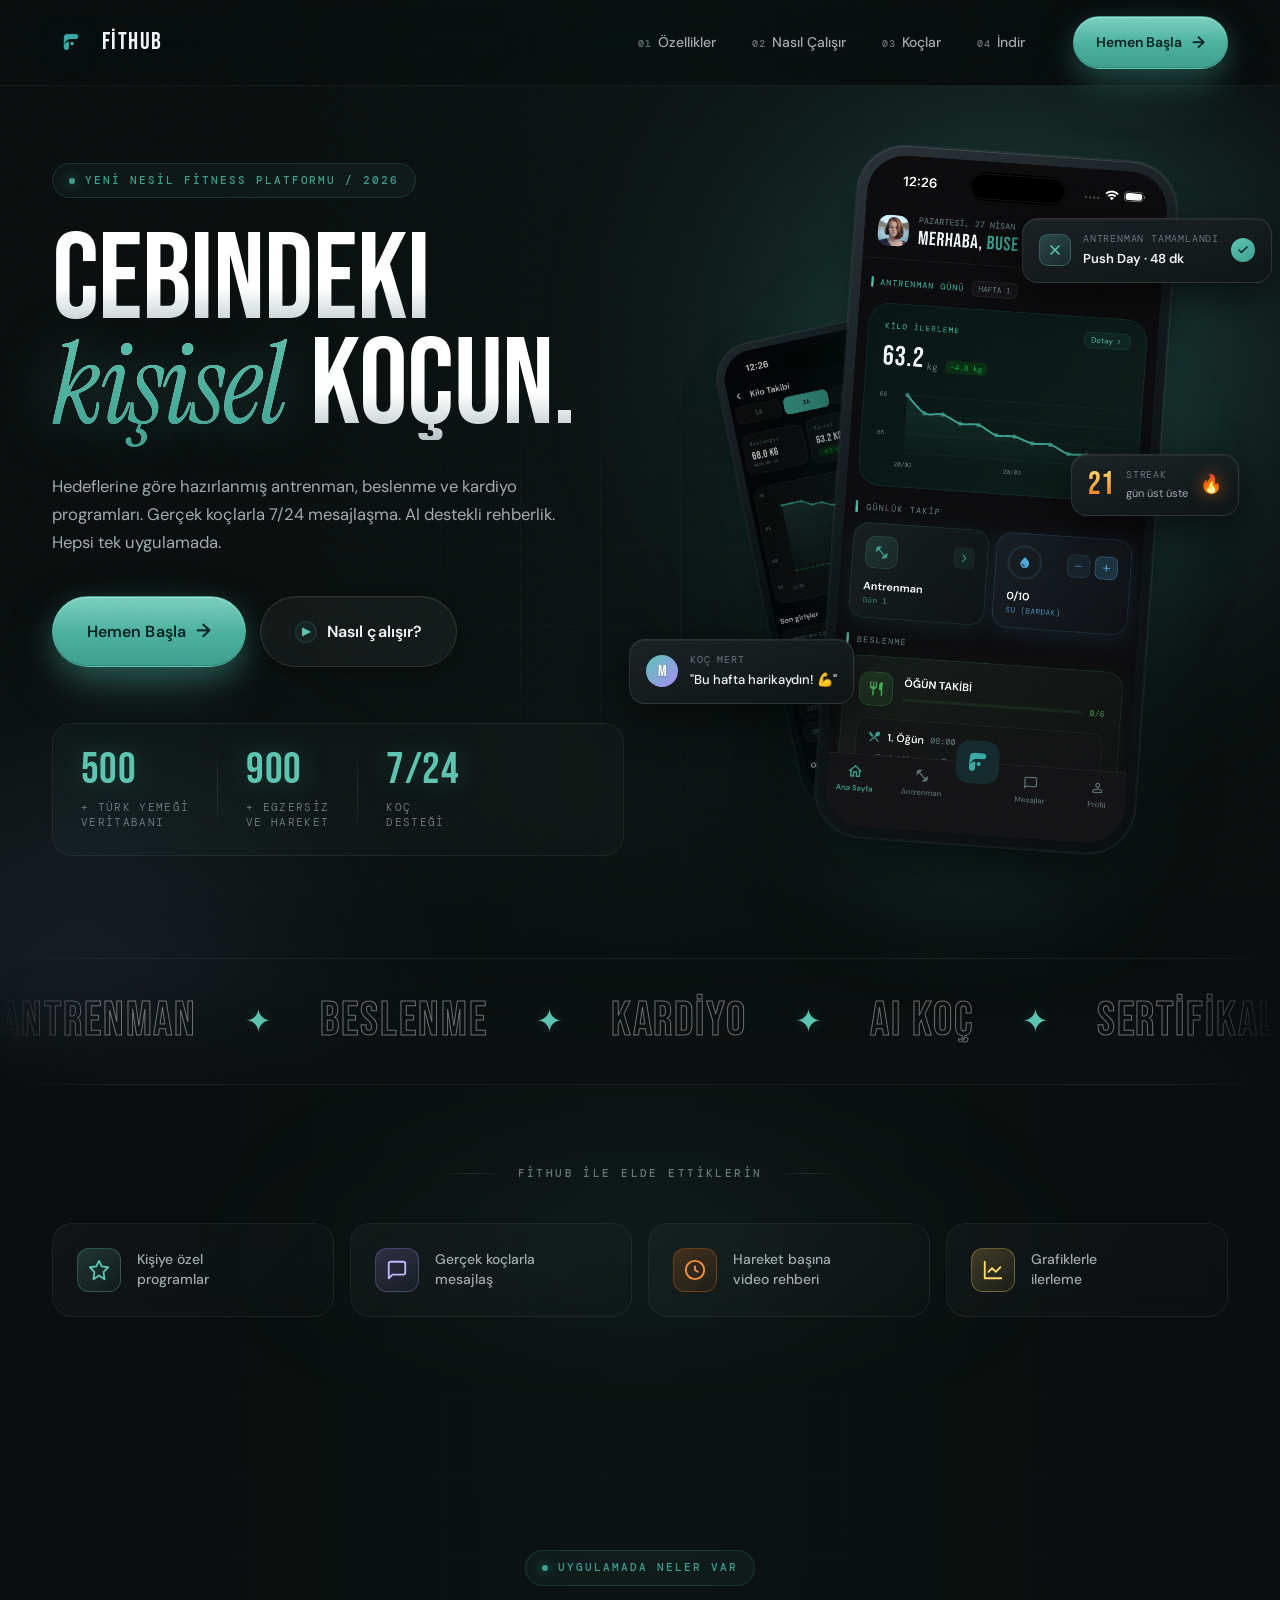
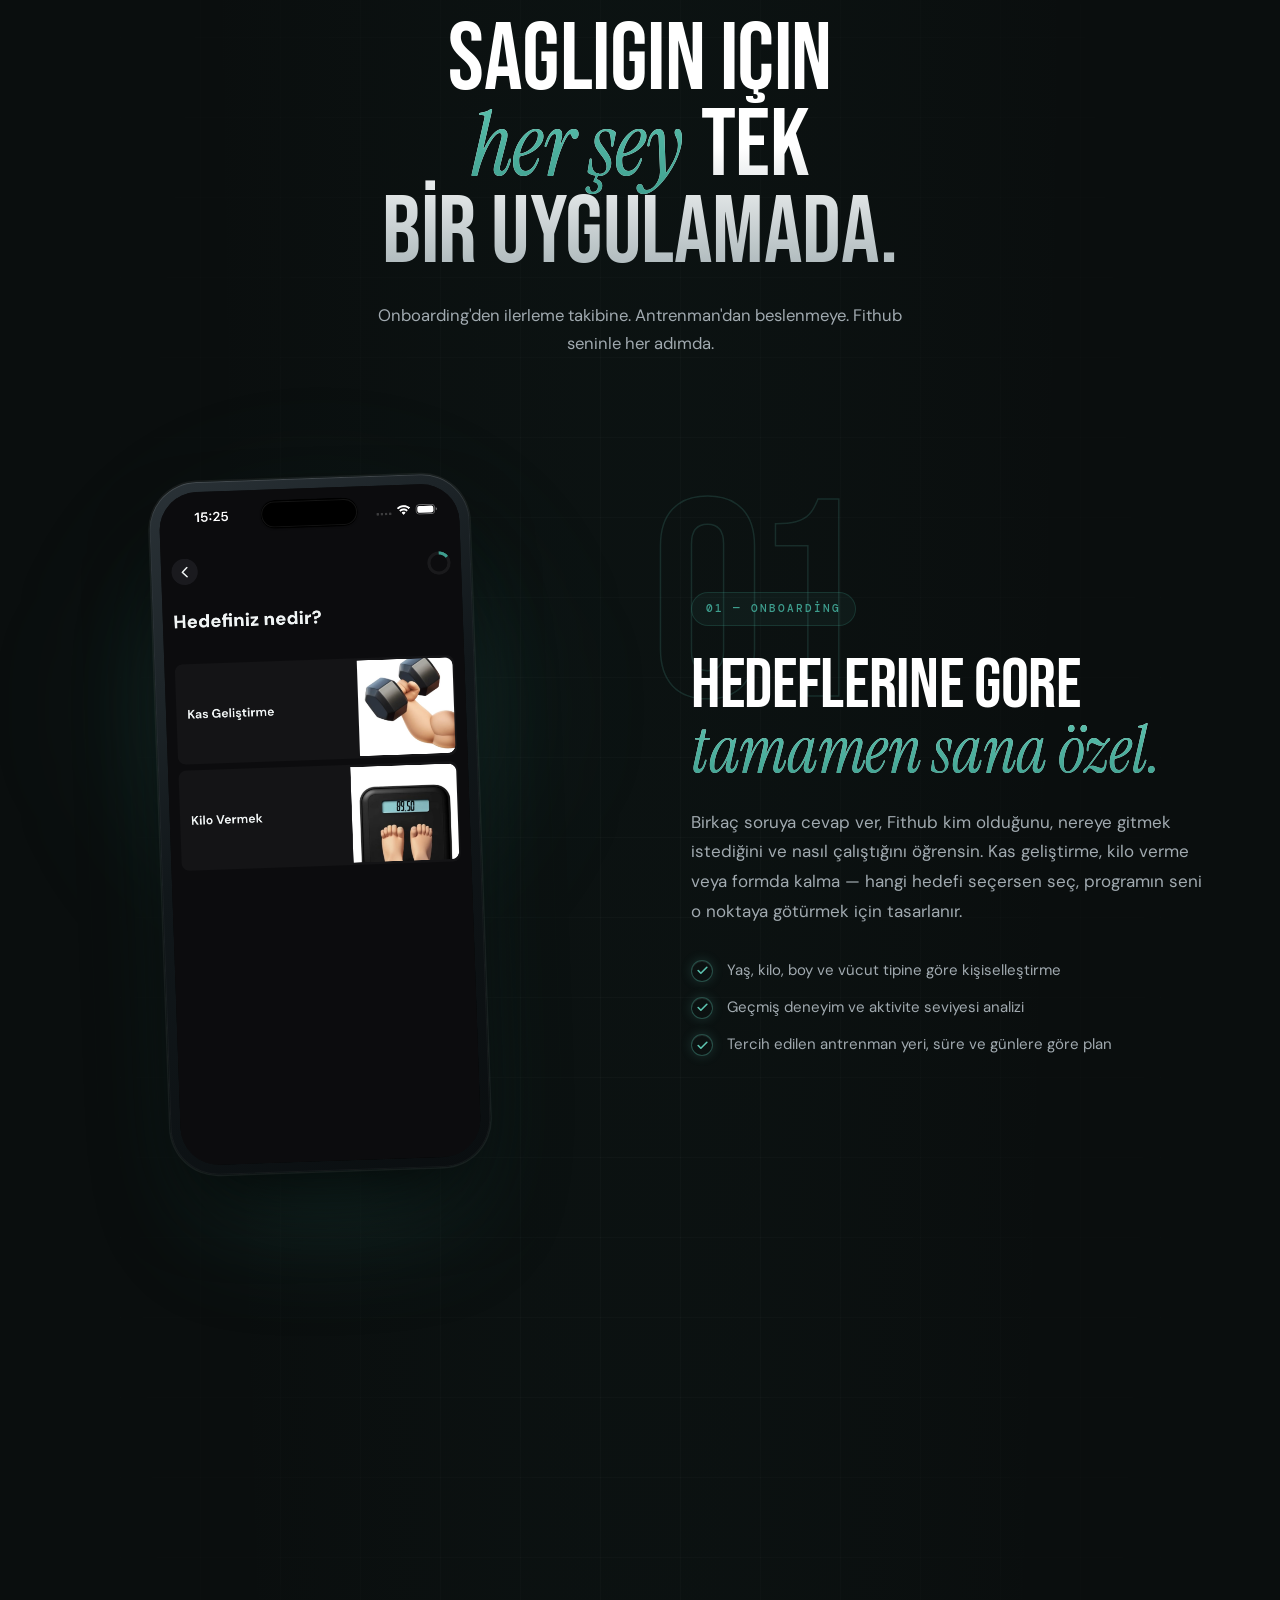
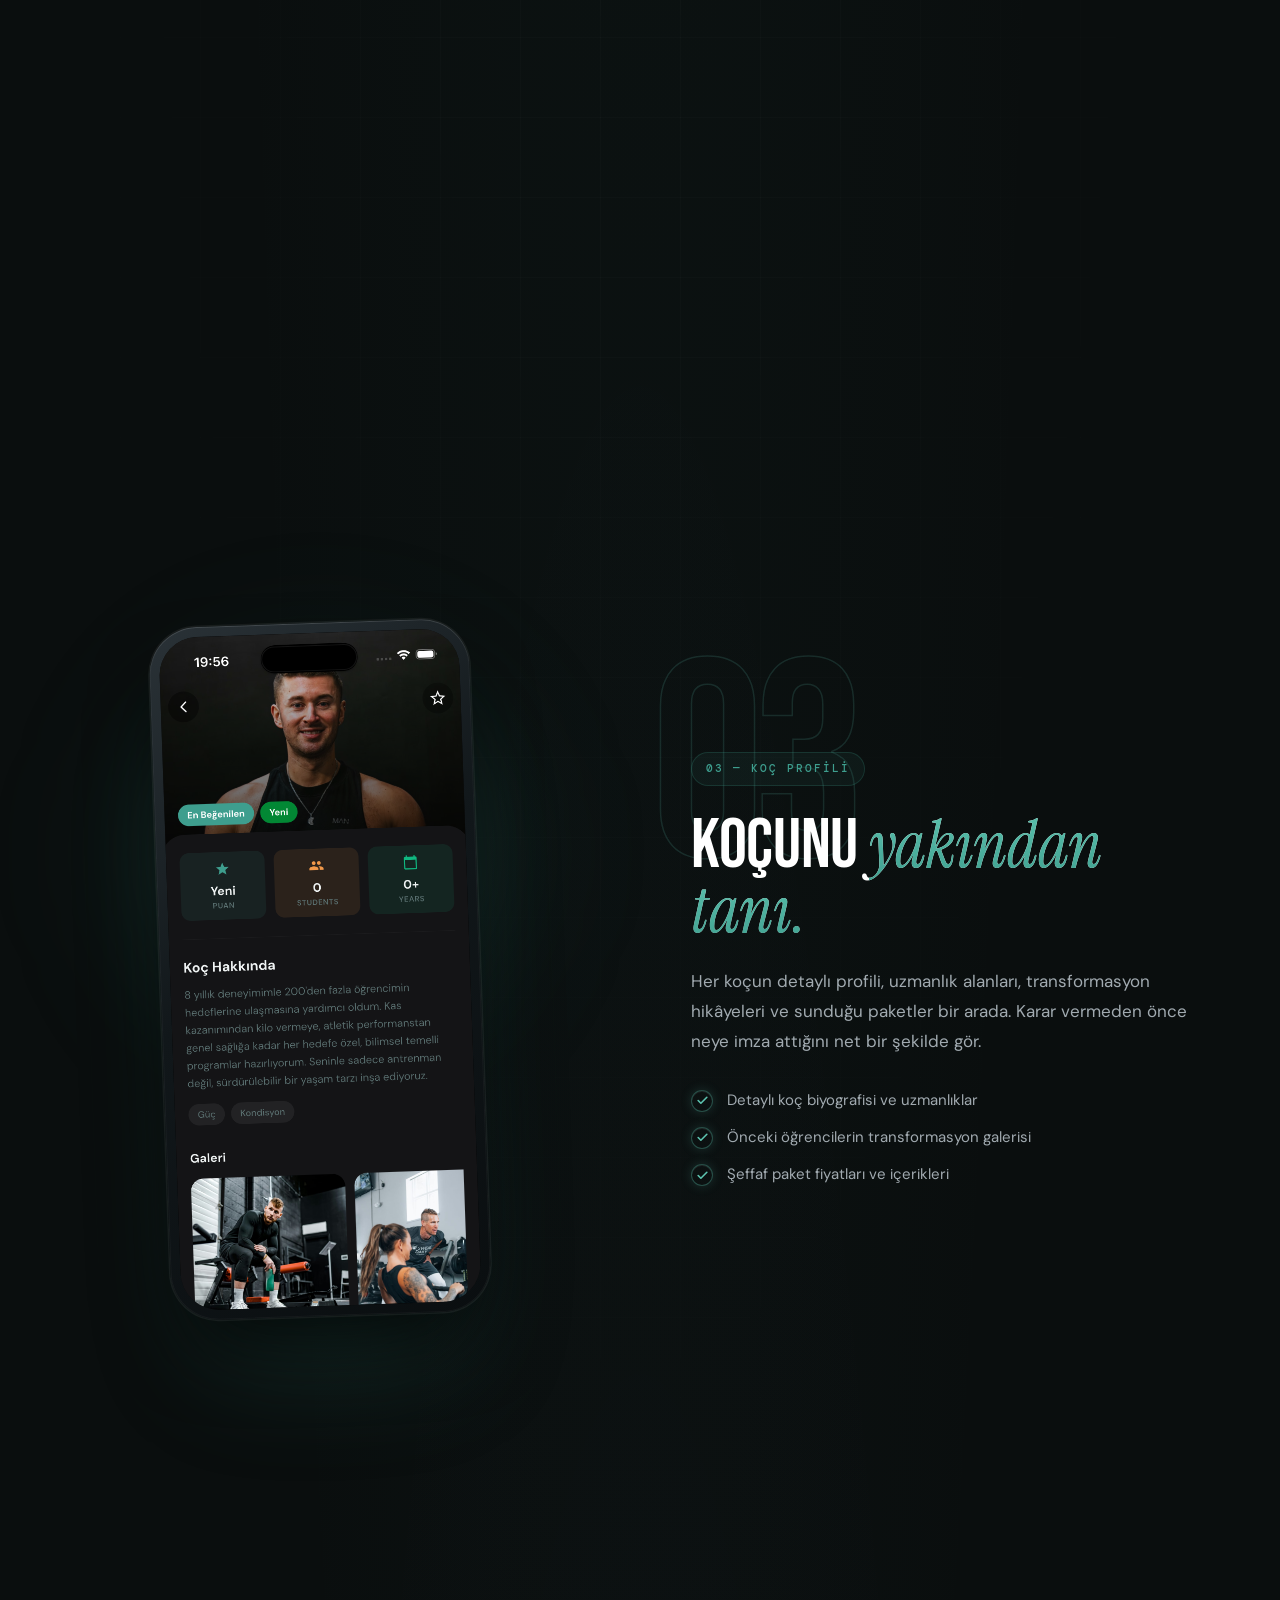
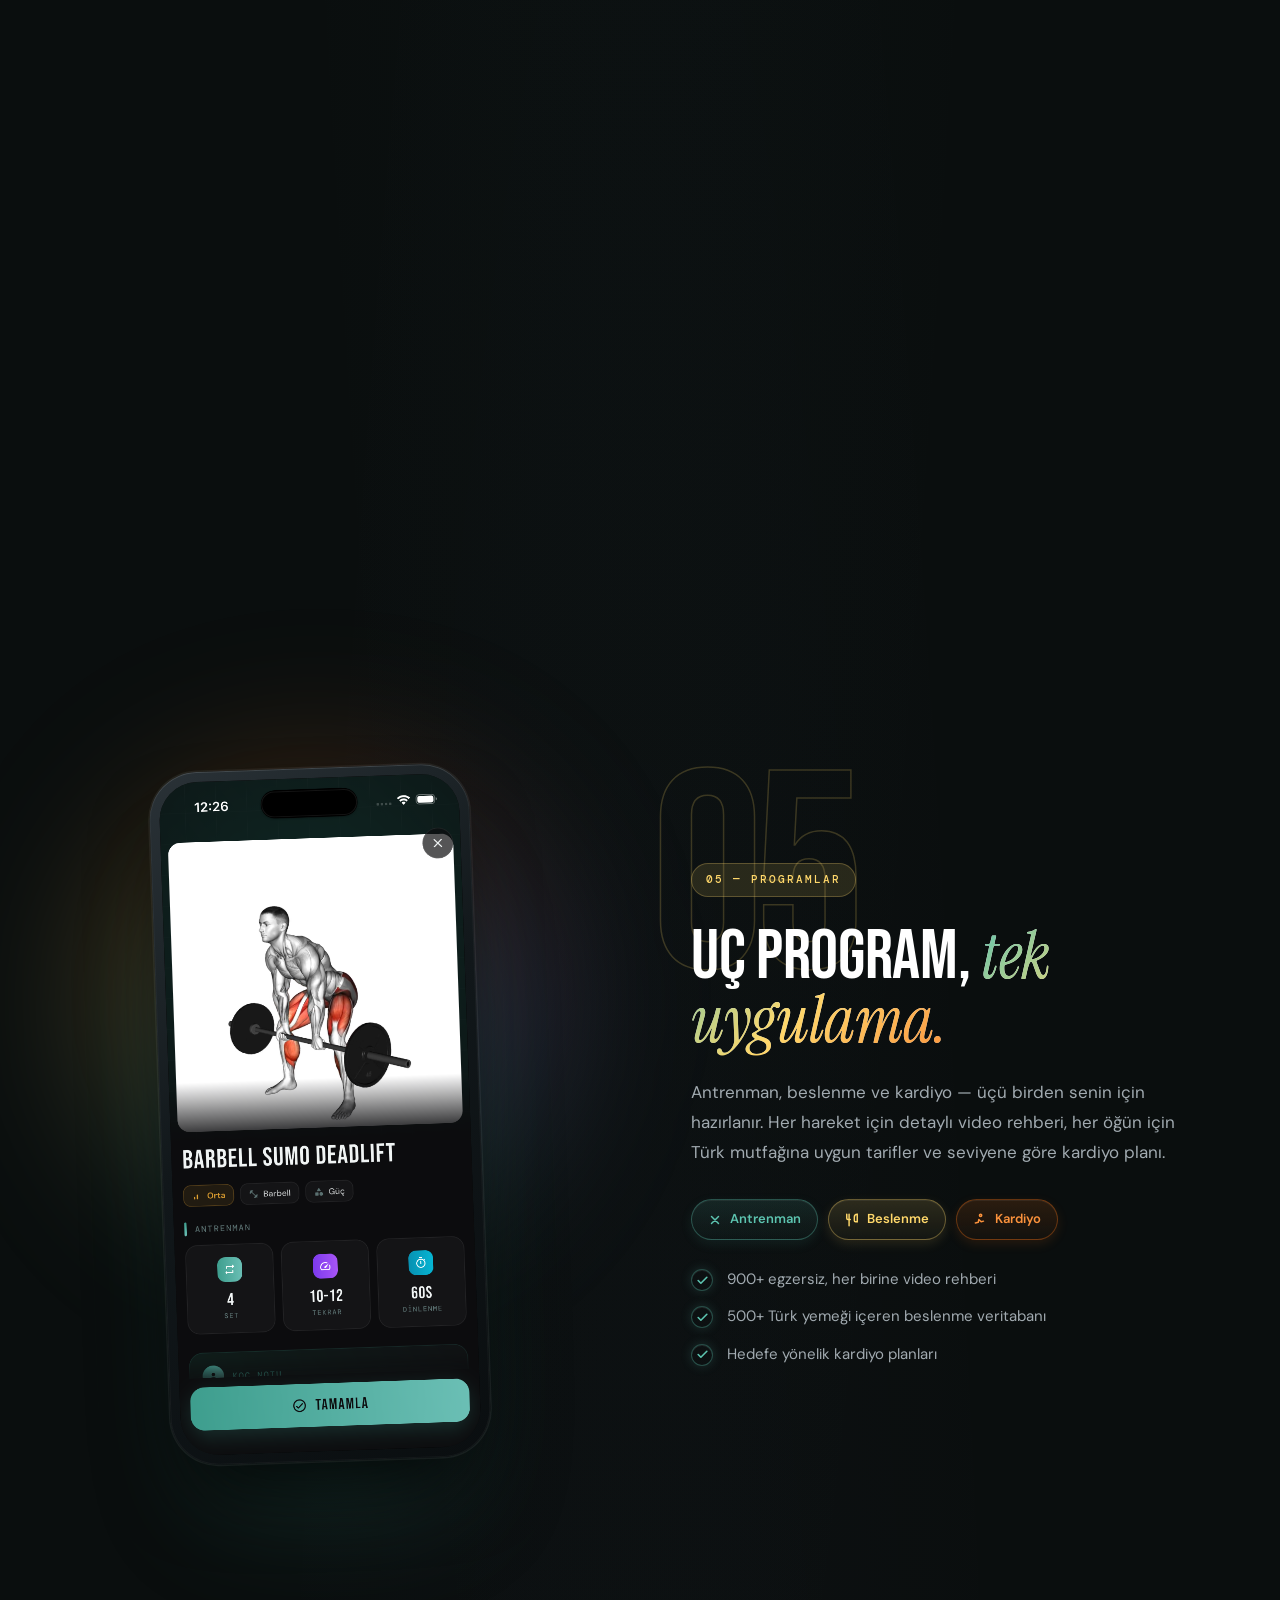
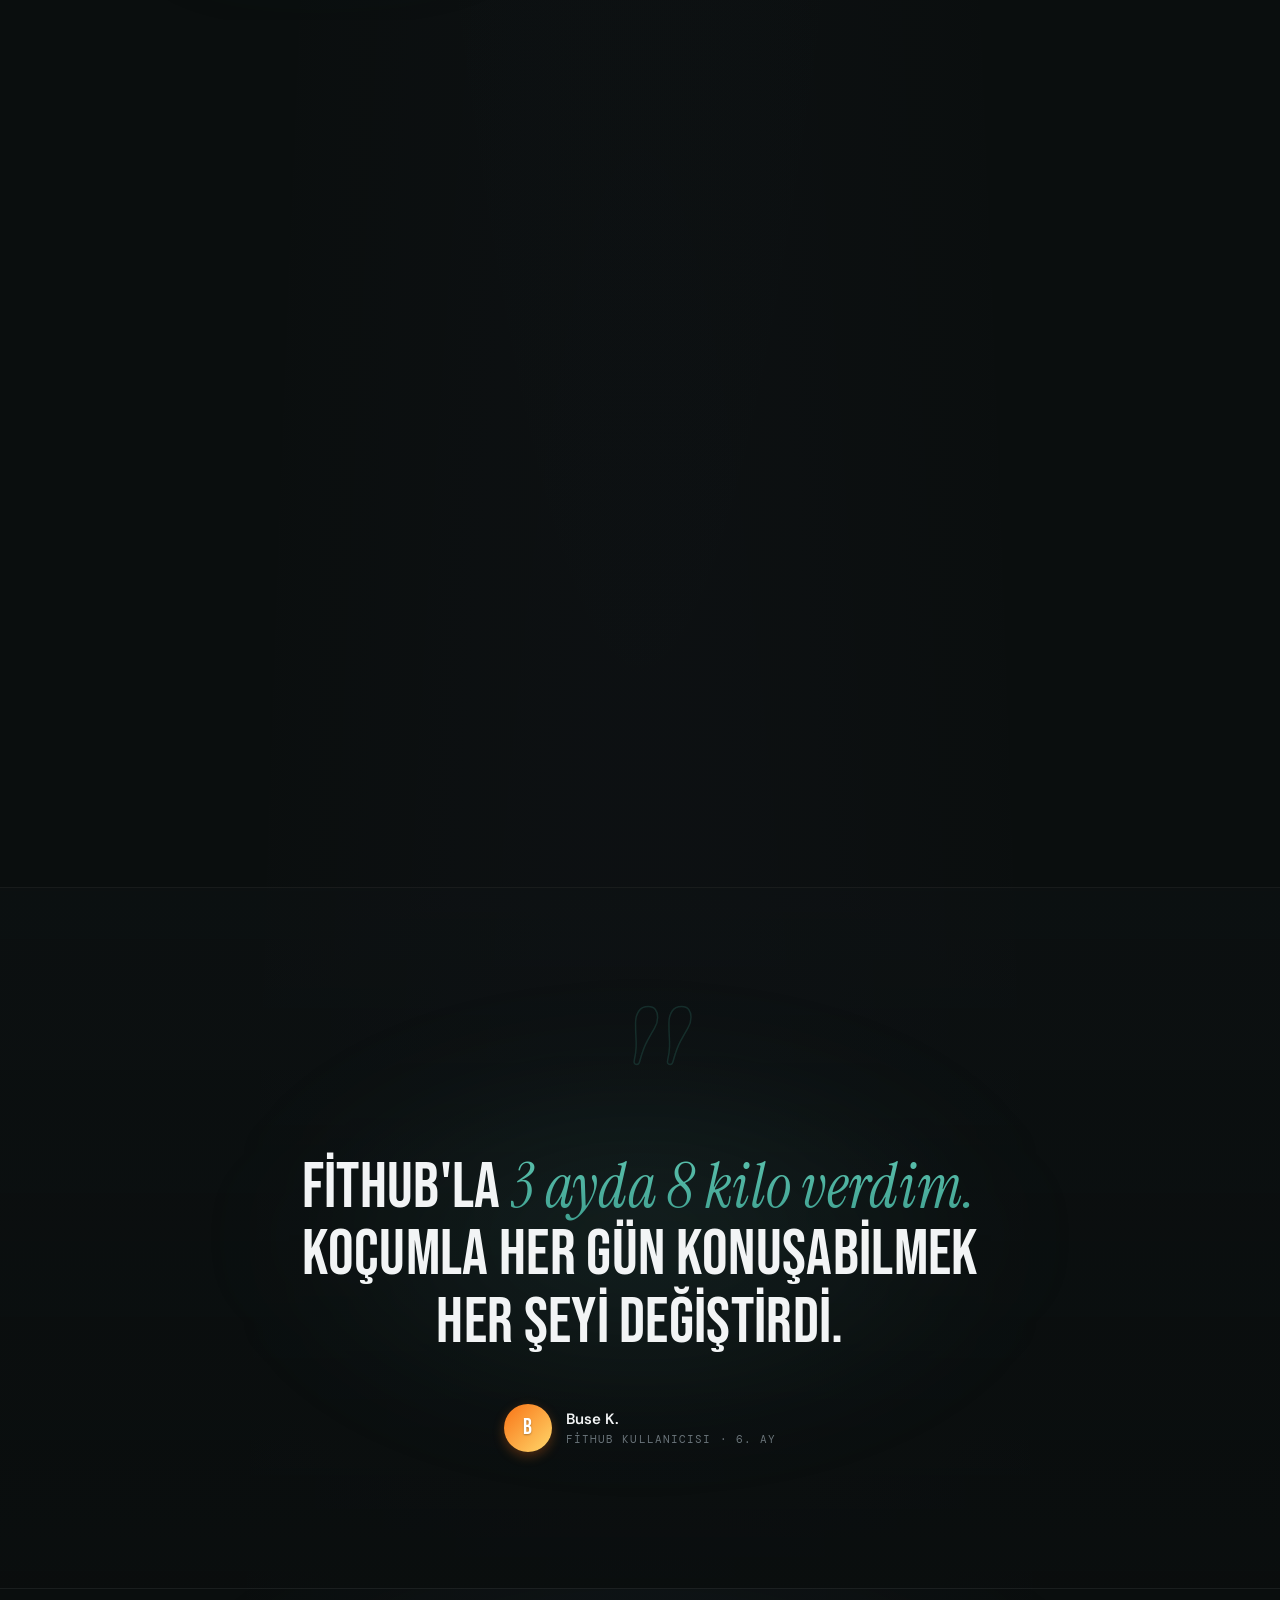
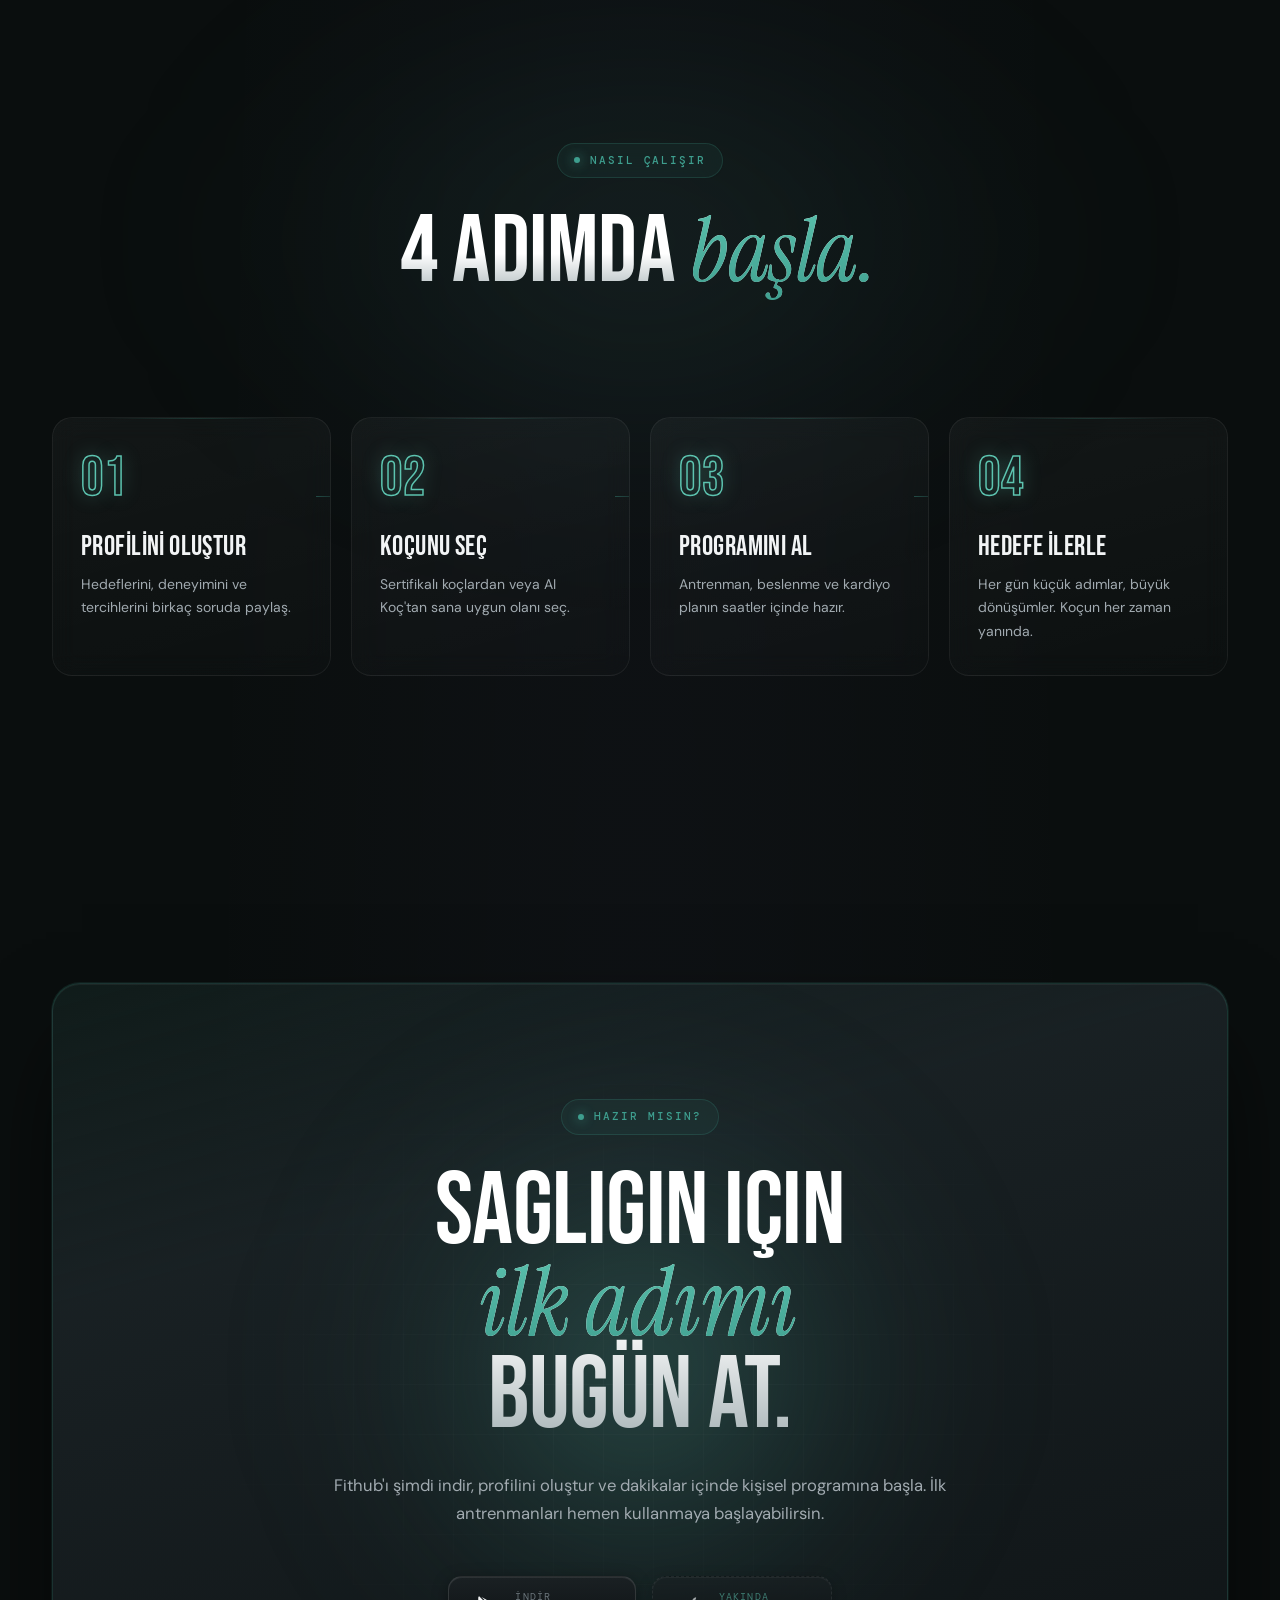
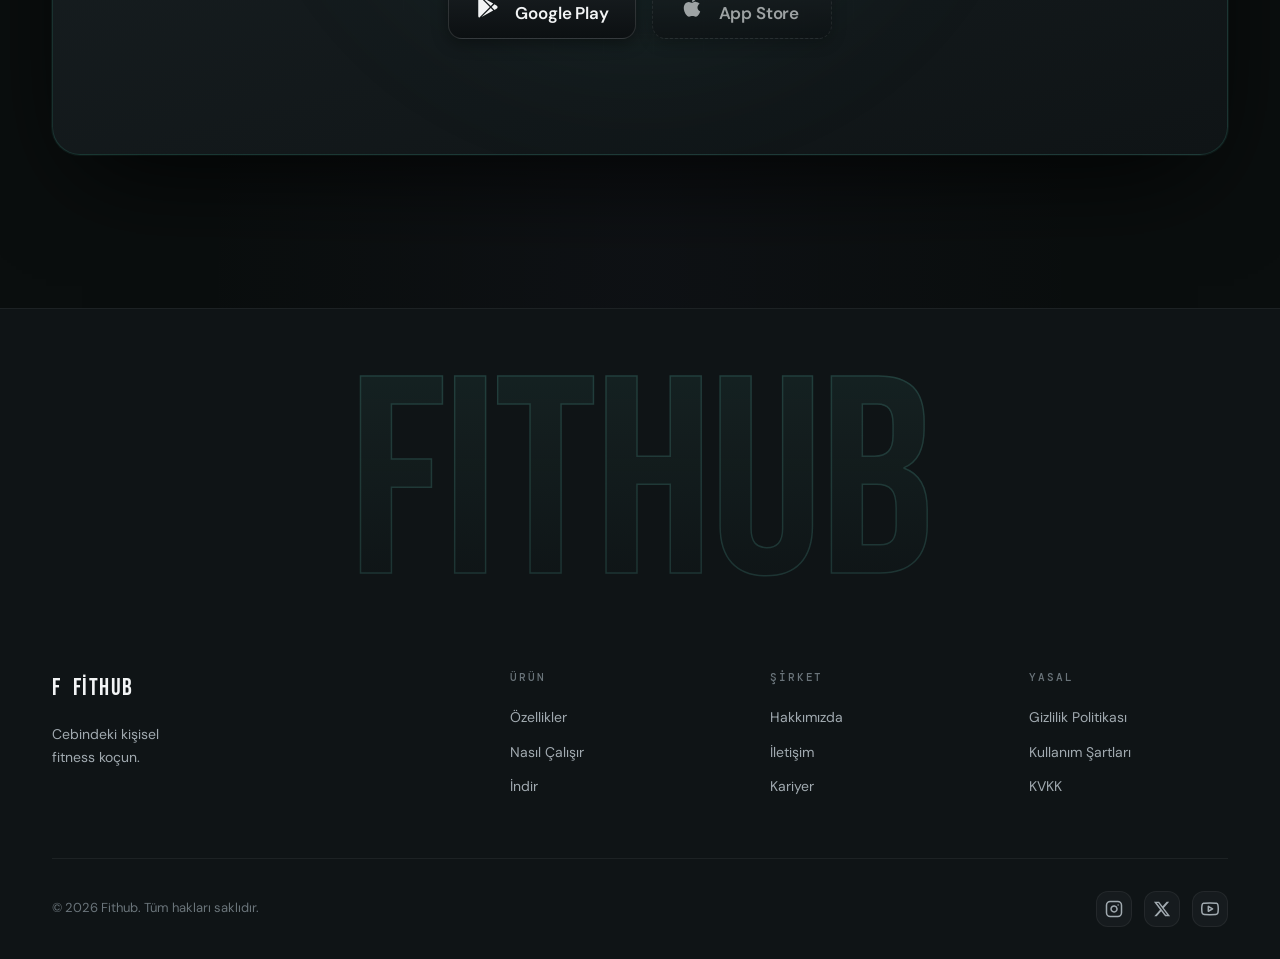
==== commit 15e361ba: "feat: Google Play rozeti mağaza linkine bağlandı, App Store rozeti 'Yakında' durumuna alındı Co-Auth" ====
--- a/index.html
+++ b/index.html
@@ -480,20 +480,20 @@
             İlk antrenmanları hemen kullanmaya başlayabilirsin.
           </p>
           <div class="cta__buttons">
-            <a href="#" class="store-badge" aria-label="App Store'dan indir">
-              <svg width="22" height="22" viewBox="0 0 24 24" fill="currentColor"><path d="M17.05 20.28c-.98.95-2.05.8-3.08.35-1.09-.46-2.09-.48-3.24 0-1.44.62-2.2.44-3.06-.35C2.79 15.25 3.51 7.59 9.05 7.31c1.35.07 2.29.74 3.08.8 1.18-.24 2.31-.93 3.57-.84 1.51.12 2.65.72 3.4 1.8-3.12 1.87-2.38 5.98.48 7.13-.57 1.5-1.31 2.99-2.54 4.09l.01-.01zM12.03 7.25c-.15-2.23 1.66-4.07 3.74-4.25.29 2.58-2.34 4.5-3.74 4.25z"/></svg>
-              <div>
-                <span class="store-badge__top">İndir</span>
-                <span class="store-badge__bottom">App Store</span>
-              </div>
-            </a>
-            <a href="#" class="store-badge" aria-label="Google Play'den indir">
+            <a href="https://play.google.com/store/apps/details?id=com.fithubpoint.app" class="store-badge" target="_blank" rel="noopener" aria-label="Google Play'den indir">
               <svg width="22" height="22" viewBox="0 0 24 24" fill="currentColor"><path d="M3 20.5V3.5c0-.59.34-1.11.84-1.35L13.69 12 3.84 21.85c-.5-.25-.84-.76-.84-1.35M16.81 15.12 6.05 21.34l8.49-8.49 2.27 2.27M20.16 10.81c.39.31.66.78.66 1.31 0 .53-.25.99-.64 1.3l-2.21 1.27-2.6-2.59 2.6-2.59 2.19 1.3M6.05 2.66l10.76 6.22-2.27 2.27L6.05 2.66"/></svg>
               <div>
                 <span class="store-badge__top">İndir</span>
                 <span class="store-badge__bottom">Google Play</span>
               </div>
             </a>
+            <span class="store-badge store-badge--soon" title="App Store sürümü yakında">
+              <svg width="22" height="22" viewBox="0 0 24 24" fill="currentColor"><path d="M17.05 20.28c-.98.95-2.05.8-3.08.35-1.09-.46-2.09-.48-3.24 0-1.44.62-2.2.44-3.06-.35C2.79 15.25 3.51 7.59 9.05 7.31c1.35.07 2.29.74 3.08.8 1.18-.24 2.31-.93 3.57-.84 1.51.12 2.65.72 3.4 1.8-3.12 1.87-2.38 5.98.48 7.13-.57 1.5-1.31 2.99-2.54 4.09l.01-.01zM12.03 7.25c-.15-2.23 1.66-4.07 3.74-4.25.29 2.58-2.34 4.5-3.74 4.25z"/></svg>
+              <div>
+                <span class="store-badge__top">Yakında</span>
+                <span class="store-badge__bottom">App Store</span>
+              </div>
+            </span>
           </div>
         </div>
       </div>
--- a/style.css
+++ b/style.css
@@ -1933,6 +1933,26 @@
   letter-spacing: -0.01em;
 }
 
+/* App Store rozeti: yayın öncesi "Yakında" durumu */
+.store-badge--soon {
+  cursor: default;
+  opacity: 0.62;
+  border-style: dashed;
+}
+
+.store-badge--soon:hover {
+  transform: none;
+  border-color: rgba(255, 255, 255, 0.12);
+  background: linear-gradient(180deg, #1a2023 0%, #0c1012 100%);
+  box-shadow:
+    inset 0 1px 0 rgba(255, 255, 255, 0.08),
+    0 4px 16px rgba(0, 0, 0, 0.4);
+}
+
+.store-badge--soon .store-badge__top {
+  color: rgba(93, 196, 176, 0.9);
+}
+
 /* ─── FOOTER ──────────────────────────────────────────── */
 .footer {
   padding: 60px 0 32px;
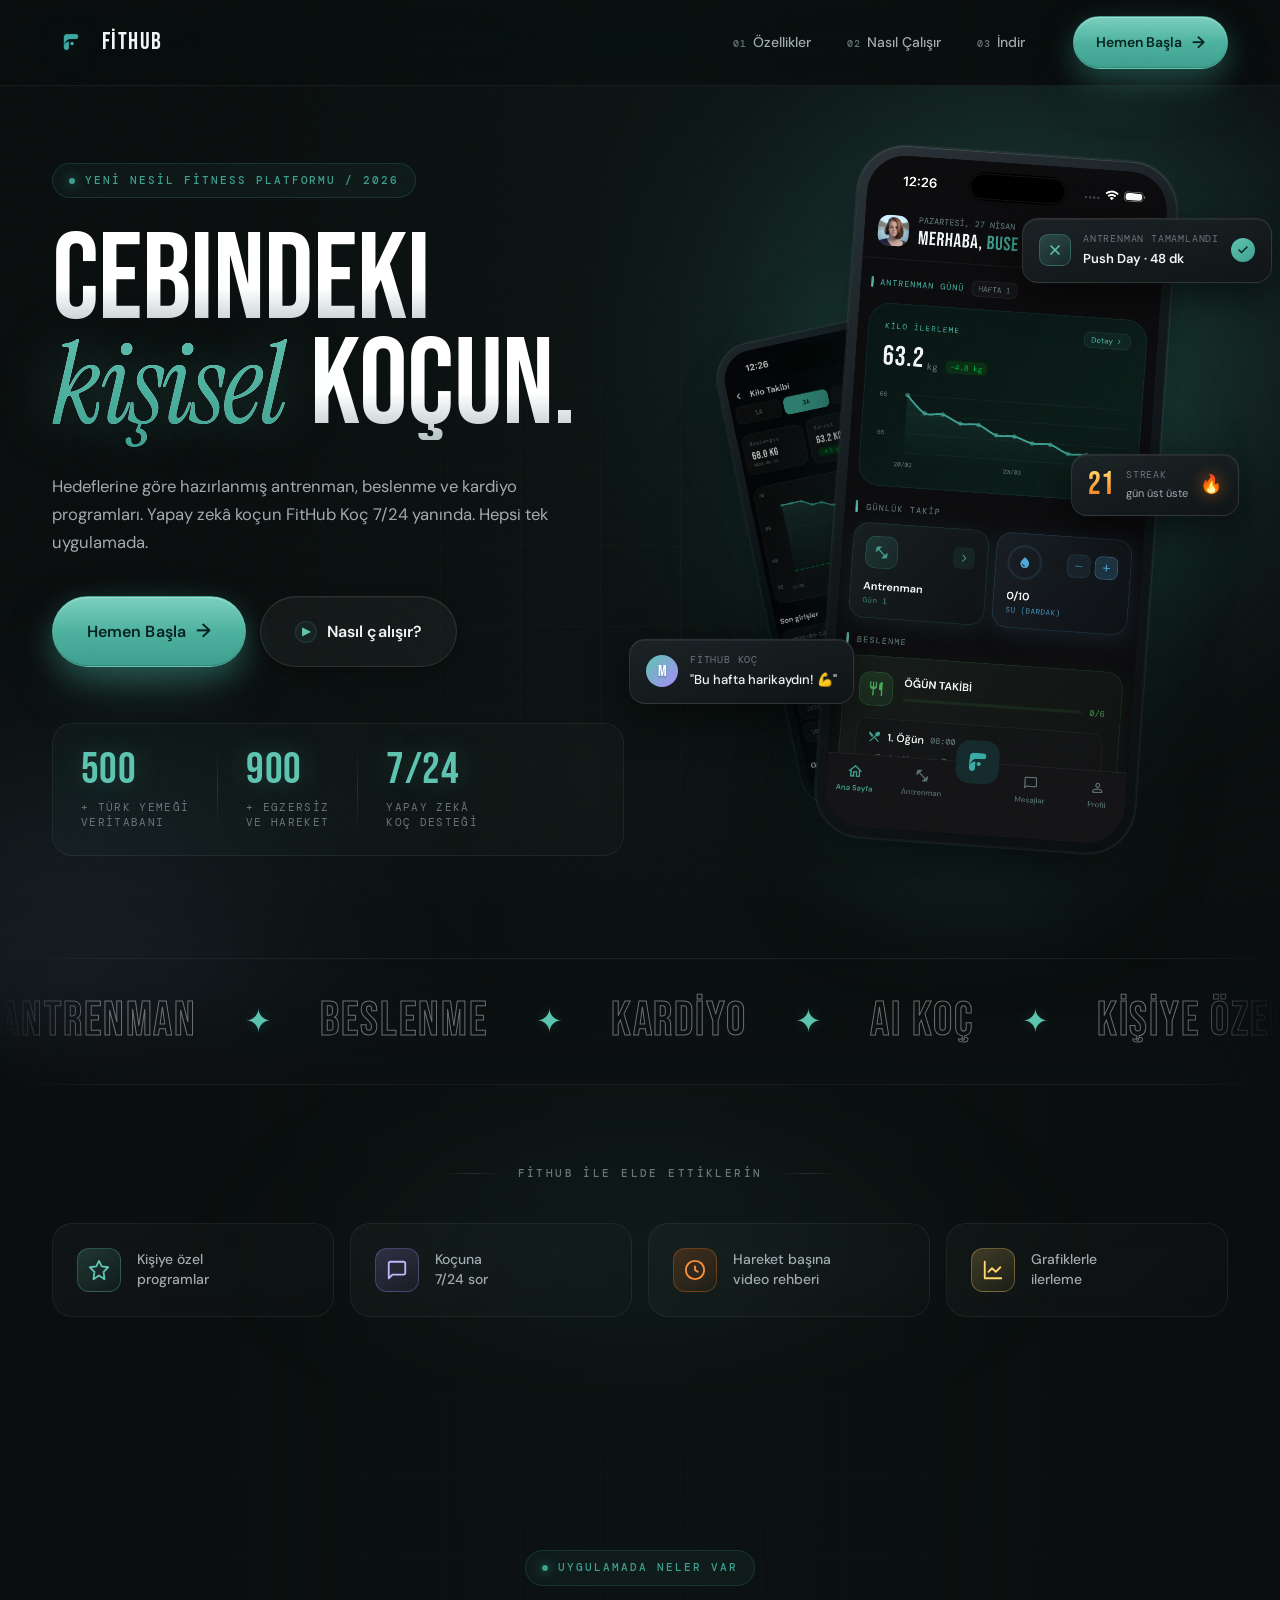
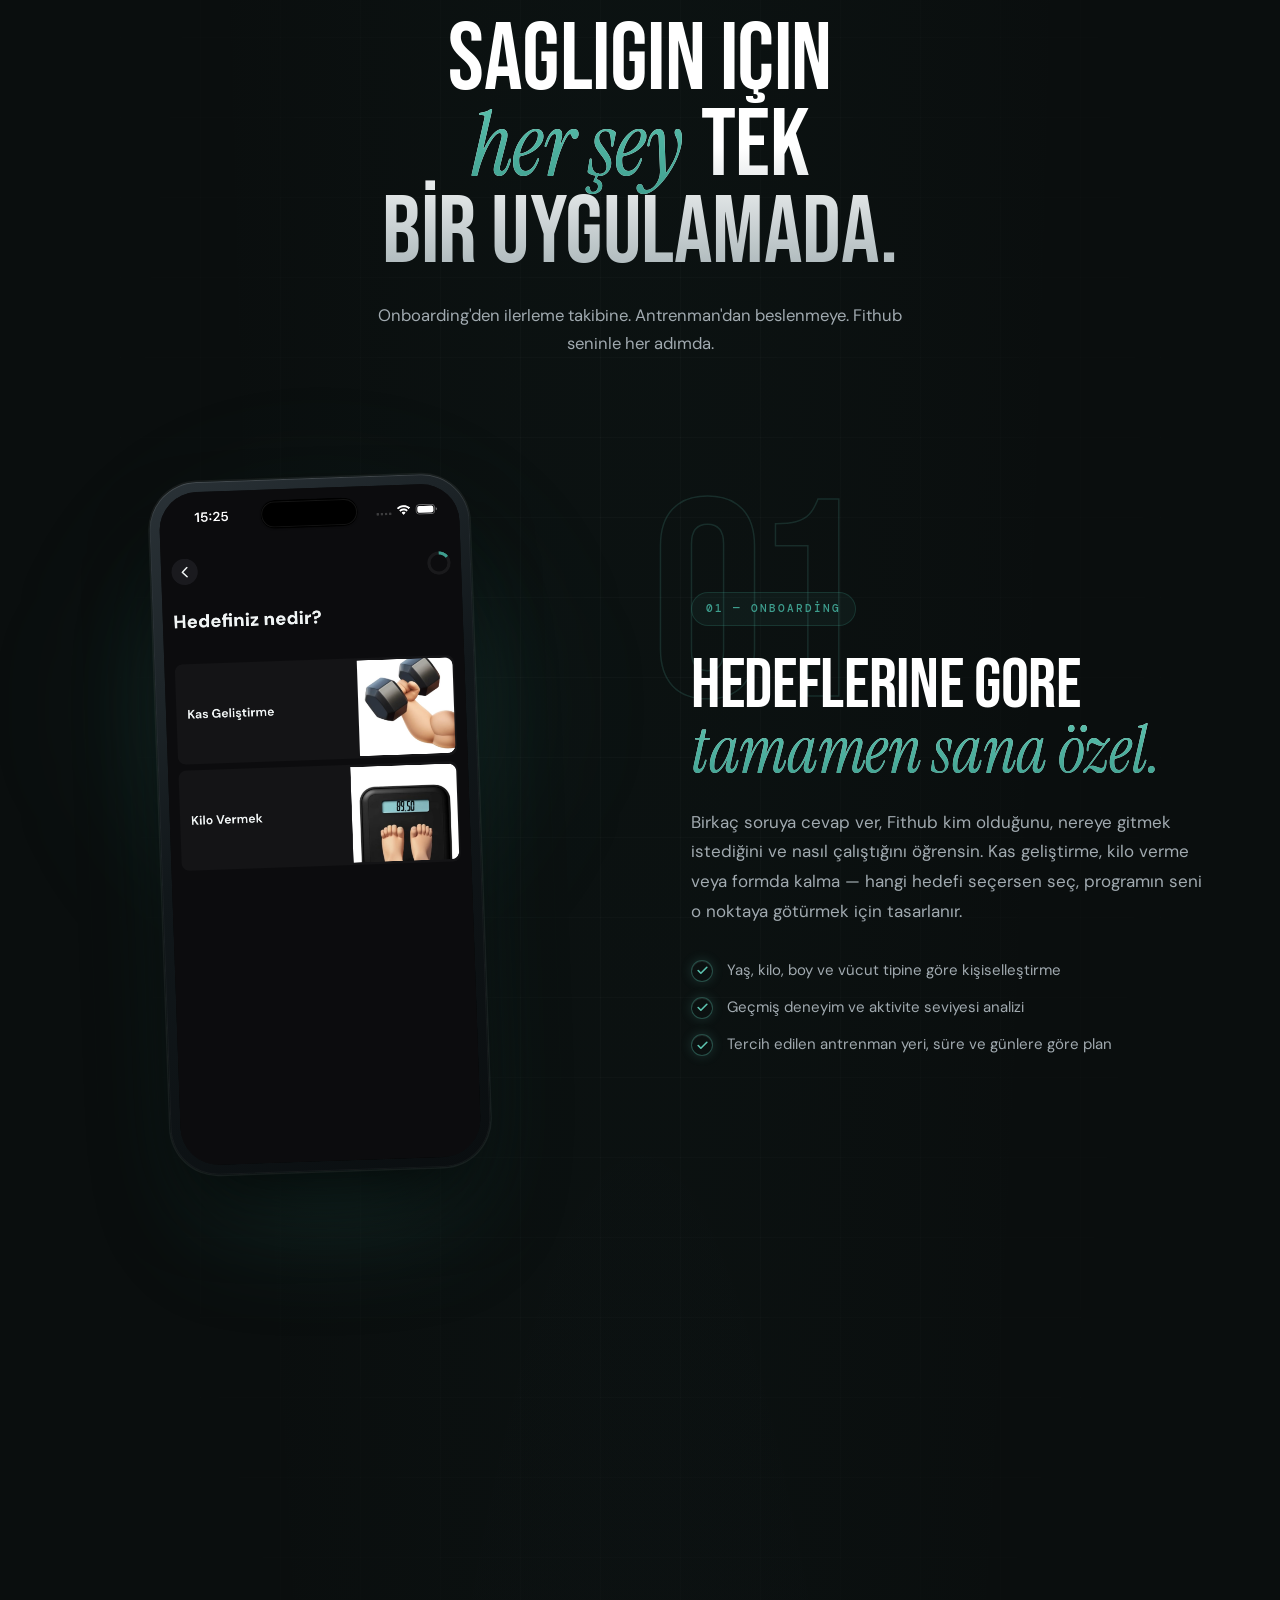
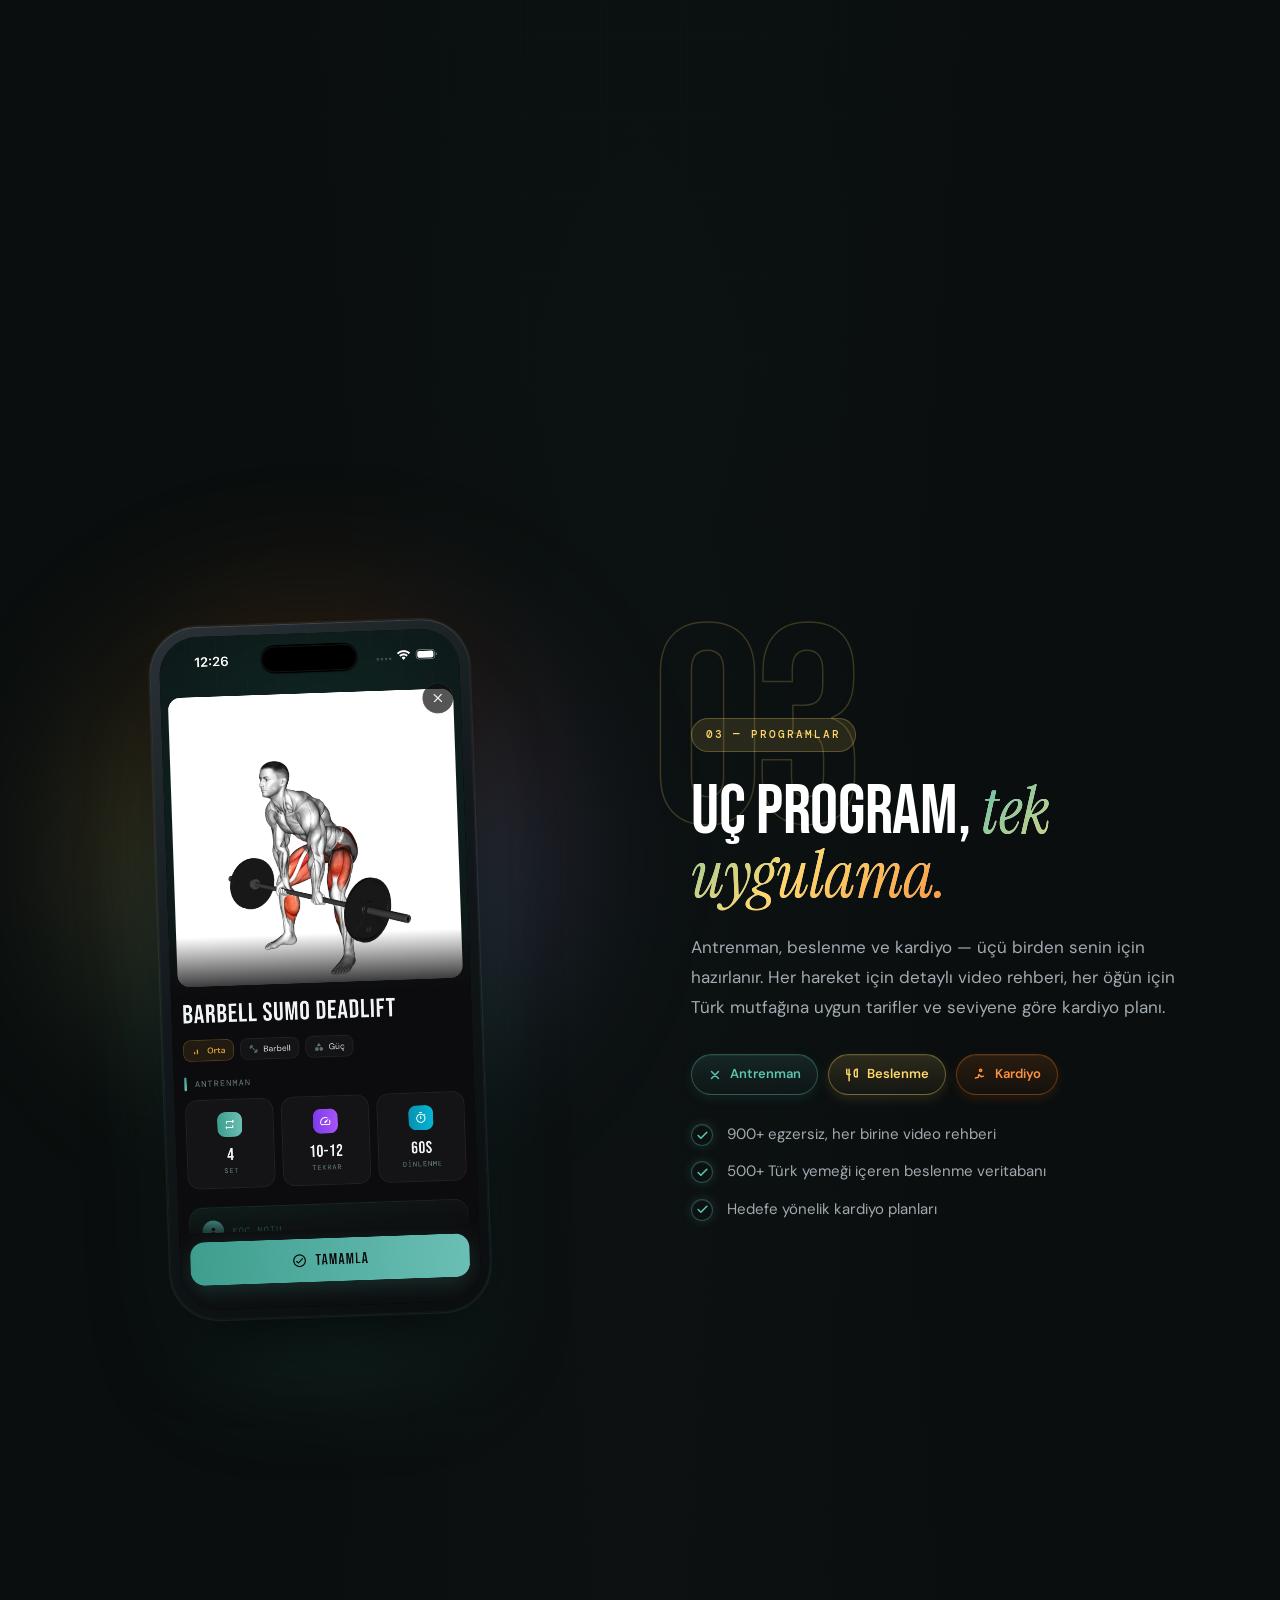
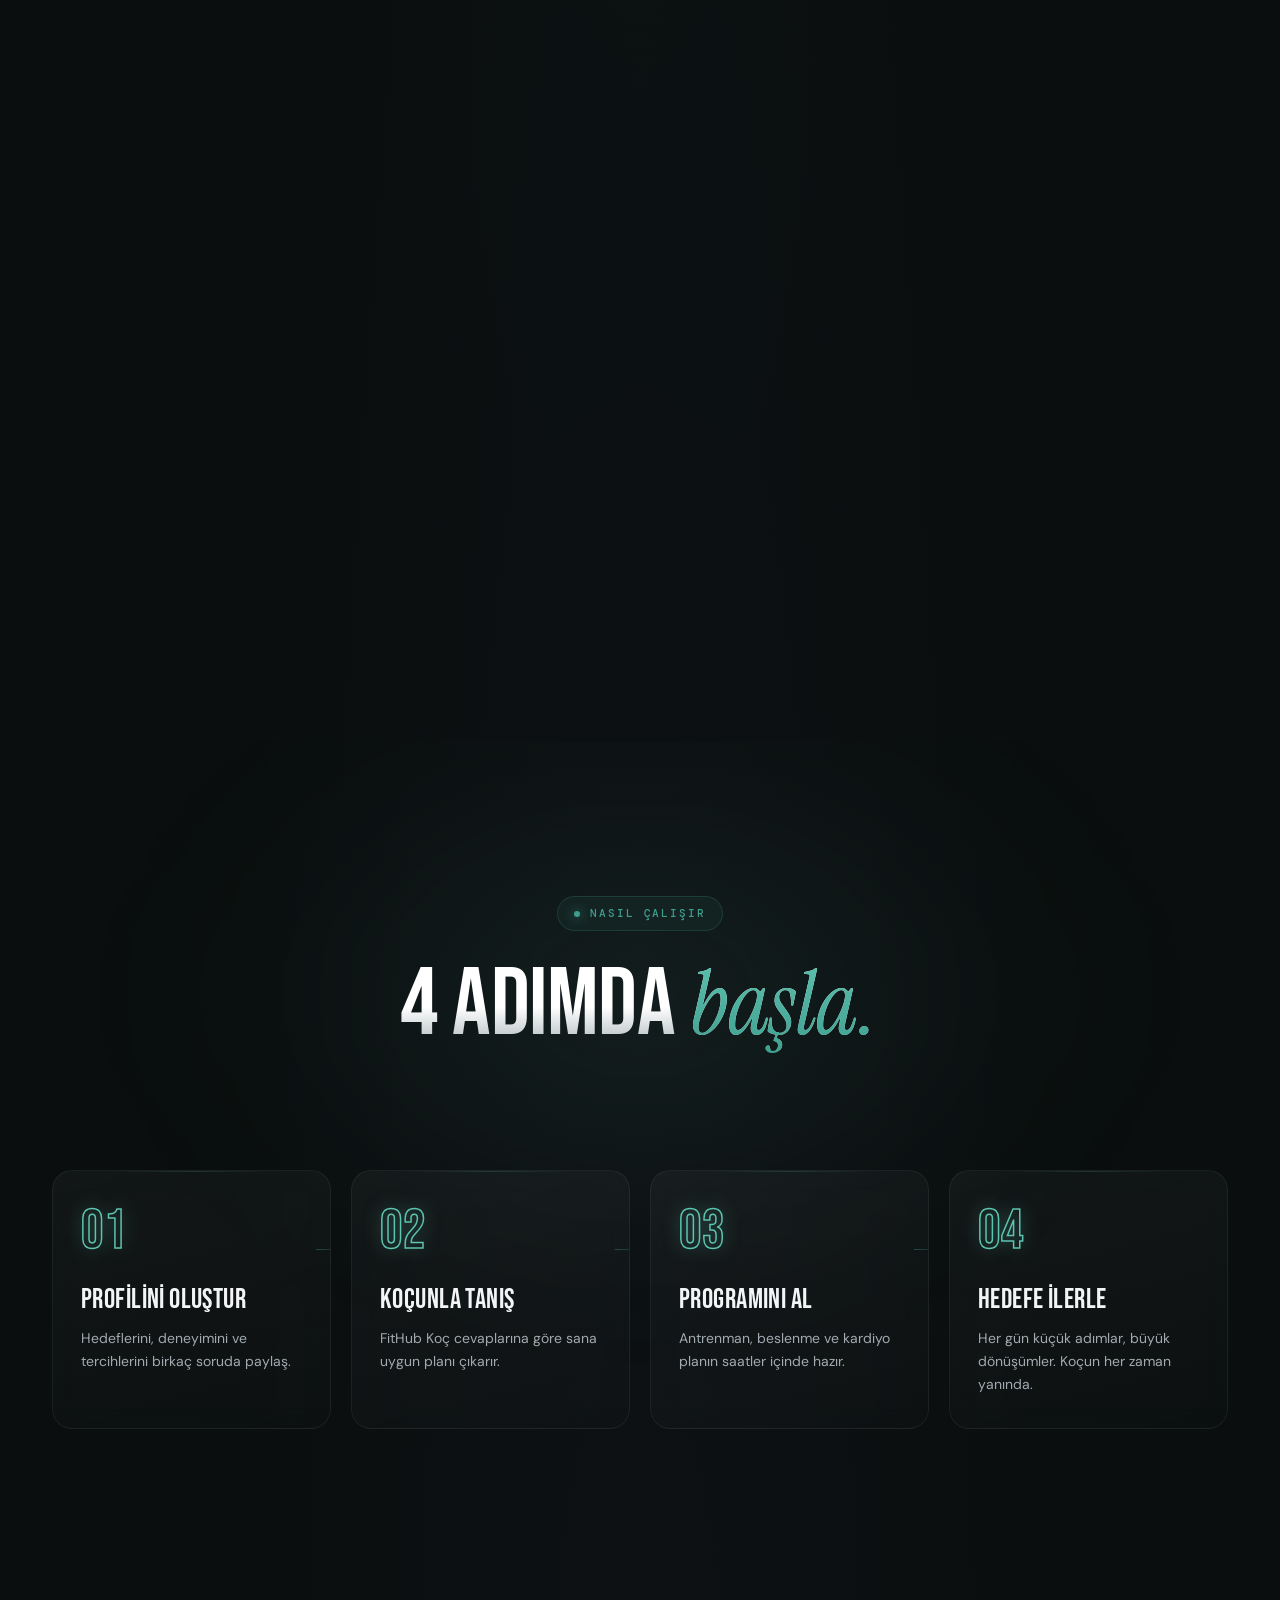
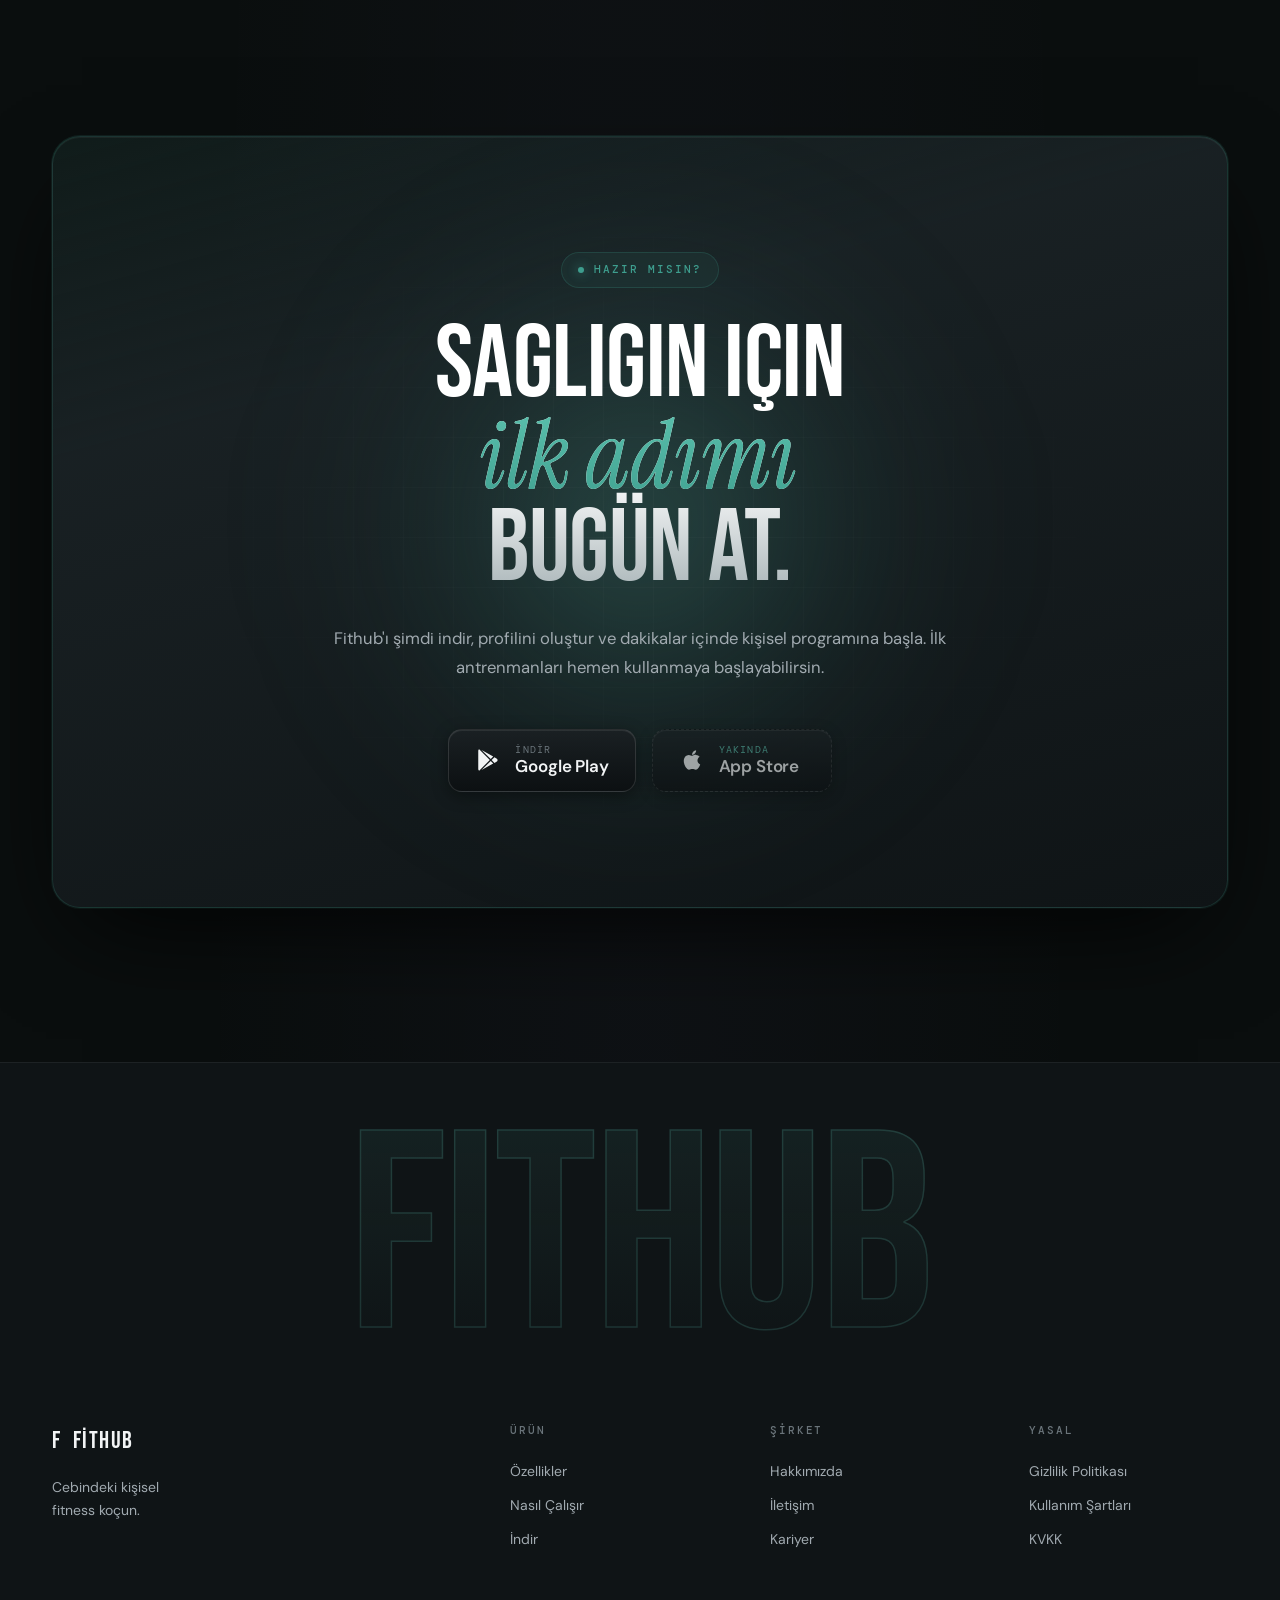
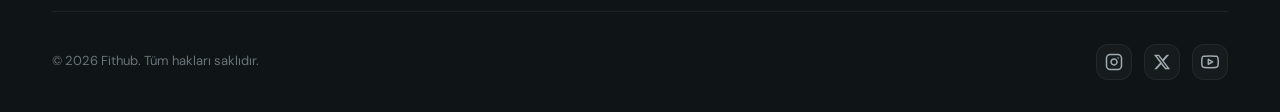
==== commit ee0e73d3: "Tanıtım sitesi: insan koç vaatleri ve doğrulanmamış yorum kaldırıldı (denetim madde 76) - "Gerçek ko" ====
--- a/index.html
+++ b/index.html
@@ -4,13 +4,13 @@
   <meta charset="UTF-8" />
   <meta name="viewport" content="width=device-width, initial-scale=1.0, viewport-fit=cover" />
   <title>Fithub — Cebindeki kişisel fitness koçun</title>
-  <meta name="description" content="Kişiye özel antrenman, beslenme ve kardiyo programları. Gerçek koçlarla 7/24 mesajlaşma. AI destekli plan, ilerleme takibi ve çok daha fazlası — hepsi tek uygulamada." />
+  <meta name="description" content="Kişiye özel antrenman, beslenme ve kardiyo programları. Yapay zekâ koçun FitHub Koç 7/24 yanında: programını yazar, sorularını cevaplar, ilerlemeni takip eder — hepsi tek uygulamada." />
   <meta name="theme-color" content="#0A0E0E" />
 
   <!-- Open Graph -->
   <meta property="og:type" content="website" />
   <meta property="og:title" content="Fithub — Cebindeki kişisel fitness koçun" />
-  <meta property="og:description" content="Kişiye özel antrenman ve beslenme programları, gerçek koçlarla 7/24 mesajlaşma, AI destekli rehberlik." />
+  <meta property="og:description" content="Kişiye özel antrenman ve beslenme programları, 7/24 yanında olan yapay zekâ koç FitHub Koç." />
   <meta property="og:locale" content="tr_TR" />
 
   <!-- Fonts -->
@@ -35,8 +35,7 @@
       <nav class="nav__links" aria-label="Ana navigasyon">
         <a href="#features"><span class="nav__num">01</span>Özellikler</a>
         <a href="#how"><span class="nav__num">02</span>Nasıl Çalışır</a>
-        <a href="#coaches"><span class="nav__num">03</span>Koçlar</a>
-        <a href="#download"><span class="nav__num">04</span>İndir</a>
+        <a href="#download"><span class="nav__num">03</span>İndir</a>
       </nav>
 
       <a href="#download" class="btn btn--primary nav__cta">
@@ -74,7 +73,7 @@
 
         <p class="hero__subtitle">
           Hedeflerine göre hazırlanmış antrenman, beslenme ve kardiyo programları.
-          Gerçek koçlarla 7/24 mesajlaşma. AI destekli rehberlik. Hepsi tek uygulamada.
+          Yapay zekâ koçun FitHub Koç 7/24 yanında. Hepsi tek uygulamada.
         </p>
 
         <div class="hero__ctas">
@@ -101,7 +100,7 @@
           <div class="hero__meta-divider"></div>
           <div class="hero__meta-item">
             <strong>7/24</strong>
-            <span>Koç<br/>desteği</span>
+            <span>Yapay zekâ<br/>koç desteği</span>
           </div>
         </div>
       </div>
@@ -125,7 +124,7 @@
         <div class="floater floater--message">
           <div class="floater__avatar"></div>
           <div class="floater__body">
-            <div class="floater__label">Koç Mert</div>
+            <div class="floater__label">FitHub Koç</div>
             <div class="floater__msg">"Bu hafta harikaydın! 💪"</div>
           </div>
         </div>
@@ -167,7 +166,7 @@
         <span class="marquee__sep">✦</span>
         <span class="marquee__item">AI Koç</span>
         <span class="marquee__sep">✦</span>
-        <span class="marquee__item">Sertifikalı Koçlar</span>
+        <span class="marquee__item">Kişiye Özel Plan</span>
         <span class="marquee__sep">✦</span>
         <span class="marquee__item">Türk Mutfağı</span>
         <span class="marquee__sep">✦</span>
@@ -182,7 +181,7 @@
         <span class="marquee__sep">✦</span>
         <span class="marquee__item">AI Koç</span>
         <span class="marquee__sep">✦</span>
-        <span class="marquee__item">Sertifikalı Koçlar</span>
+        <span class="marquee__item">Kişiye Özel Plan</span>
         <span class="marquee__sep">✦</span>
         <span class="marquee__item">Türk Mutfağı</span>
         <span class="marquee__sep">✦</span>
@@ -209,7 +208,7 @@
           <div class="trust__icon trust__icon--purple">
             <svg viewBox="0 0 24 24" fill="none" stroke="currentColor" stroke-width="2" stroke-linecap="round" stroke-linejoin="round"><path d="M21 15a2 2 0 0 1-2 2H7l-4 4V5a2 2 0 0 1 2-2h14a2 2 0 0 1 2 2z"/></svg>
           </div>
-          <span>Gerçek koçlarla<br/>mesajlaş</span>
+          <span>Koçuna<br/>7/24 sor</span>
         </div>
         <div class="trust__item" data-reveal>
           <div class="trust__icon trust__icon--orange">
@@ -269,54 +268,10 @@
         </div>
       </div>
 
-      <!-- Feature 2 — Coach Discovery (TEAL) -->
-      <div class="feature feature--left" data-theme="teal" data-reveal>
-        <div class="feature__content">
-          <span class="feature__index">02 — Koç Keşfi</span>
-          <h3 class="feature__title">Doğru koçu <em>birkaç dokunuşla bul.</em></h3>
-          <p class="feature__desc">
-            Sertifikalı fitness koçlarını incele. Uzmanlık alanlarına, puanlarına ve öğrenci yorumlarına göz at.
-            Sana en uygun olanı seç ve yolculuğuna başla.
-          </p>
-          <ul class="feature__list">
-            <li>Onlarca uzman koç arasından seçim yap</li>
-            <li>Uzmanlık alanı ve deneyim filtreleri</li>
-            <li>Gerçek öğrenci puanları ve yorumları</li>
-          </ul>
-        </div>
-        <div class="feature__phone">
-          <div class="phone phone--tilt-right">
-            <img src="assets/screens/coach-list.png" alt="Tüm koçlar listesi ekranı" />
-          </div>
-        </div>
-      </div>
-
-      <!-- Feature 3 — Coach Profile (TEAL) -->
-      <div class="feature feature--right" data-theme="teal" data-reveal>
-        <div class="feature__phone">
-          <div class="phone phone--tilt-left">
-            <img src="assets/screens/coach-profile.png" alt="Koç profil sayfası: hakkında, paketler ve galeri" />
-          </div>
-        </div>
-        <div class="feature__content">
-          <span class="feature__index">03 — Koç Profili</span>
-          <h3 class="feature__title">Koçunu <em>yakından tanı.</em></h3>
-          <p class="feature__desc">
-            Her koçun detaylı profili, uzmanlık alanları, transformasyon hikâyeleri ve sunduğu paketler bir arada.
-            Karar vermeden önce neye imza attığını net bir şekilde gör.
-          </p>
-          <ul class="feature__list">
-            <li>Detaylı koç biyografisi ve uzmanlıklar</li>
-            <li>Önceki öğrencilerin transformasyon galerisi</li>
-            <li>Şeffaf paket fiyatları ve içerikleri</li>
-          </ul>
-        </div>
-      </div>
-
       <!-- Feature 4 — AI Coach (PURPLE) -->
       <div class="feature feature--left" data-theme="purple" data-reveal>
         <div class="feature__content">
-          <span class="feature__index">04 — AI Koç</span>
+          <span class="feature__index">02 — AI Koç</span>
           <h3 class="feature__title">AI Koç <em>7/24 yanında.</em></h3>
           <p class="feature__desc">
             Yapay zekâ destekli koçun her gün yanında. Verilerini analiz eder, sana özel programlar oluşturur,
@@ -325,7 +280,7 @@
           <ul class="feature__list">
             <li>Onboarding bilgilerine göre kişisel analiz</li>
             <li>Antrenman, beslenme ve kardiyo planı oluşturma</li>
-            <li>İki haftada bir otomatik program güncelleme</li>
+            <li>Her 4 haftada bir programını yenileme</li>
           </ul>
         </div>
         <div class="feature__phone">
@@ -343,7 +298,7 @@
           </div>
         </div>
         <div class="feature__content">
-          <span class="feature__index">05 — Programlar</span>
+          <span class="feature__index">03 — Programlar</span>
           <h3 class="feature__title">Üç program, <em>tek uygulama.</em></h3>
           <p class="feature__desc">
             Antrenman, beslenme ve kardiyo — üçü birden senin için hazırlanır. Her hareket için detaylı video rehberi,
@@ -374,7 +329,7 @@
       <!-- Feature 6 — Progress Tracking (TEAL) -->
       <div class="feature feature--left" data-theme="teal" data-reveal>
         <div class="feature__content">
-          <span class="feature__index">06 — İlerleme</span>
+          <span class="feature__index">04 — İlerleme</span>
           <h3 class="feature__title">İlerlemeni <em>sayılarla gör.</em></h3>
           <p class="feature__desc">
             Her ölçüm, her adım, her kalori kaydedilir. Kilo grafiklerini, vücut ölçülerini ve günlük hedeflerini
@@ -389,27 +344,6 @@
         <div class="feature__phone">
           <div class="phone phone--tilt-right">
             <img src="assets/screens/progress.png" alt="Kilo takibi ekranı: grafik ve gelişmiş ölçüler" />
-          </div>
-        </div>
-      </div>
-    </div>
-  </section>
-
-  <!-- ─── EDITORIAL QUOTE BAND ──────────────────────────── -->
-  <section class="quote-band" aria-hidden="false">
-    <div class="container">
-      <div class="quote-band__inner">
-        <span class="quote-band__quote-mark">"</span>
-        <blockquote class="quote-band__text">
-          Fithub'la <em>3 ayda 8 kilo verdim.</em><br/>
-          Koçumla her gün konuşabilmek<br/>
-          her şeyi değiştirdi.
-        </blockquote>
-        <div class="quote-band__author">
-          <div class="quote-band__avatar"></div>
-          <div>
-            <div class="quote-band__name">Buse K.</div>
-            <div class="quote-band__role">Fithub kullanıcısı · 6. ay</div>
           </div>
         </div>
       </div>
@@ -439,8 +373,8 @@
         <li class="step" data-reveal>
           <span class="step__num">02</span>
           <div class="step__line" aria-hidden="true"></div>
-          <h3 class="step__title">Koçunu seç</h3>
-          <p class="step__desc">Sertifikalı koçlardan veya AI Koç'tan sana uygun olanı seç.</p>
+          <h3 class="step__title">Koçunla tanış</h3>
+          <p class="step__desc">FitHub Koç cevaplarına göre sana uygun planı çıkarır.</p>
         </li>
         <li class="step" data-reveal>
           <span class="step__num">03</span>
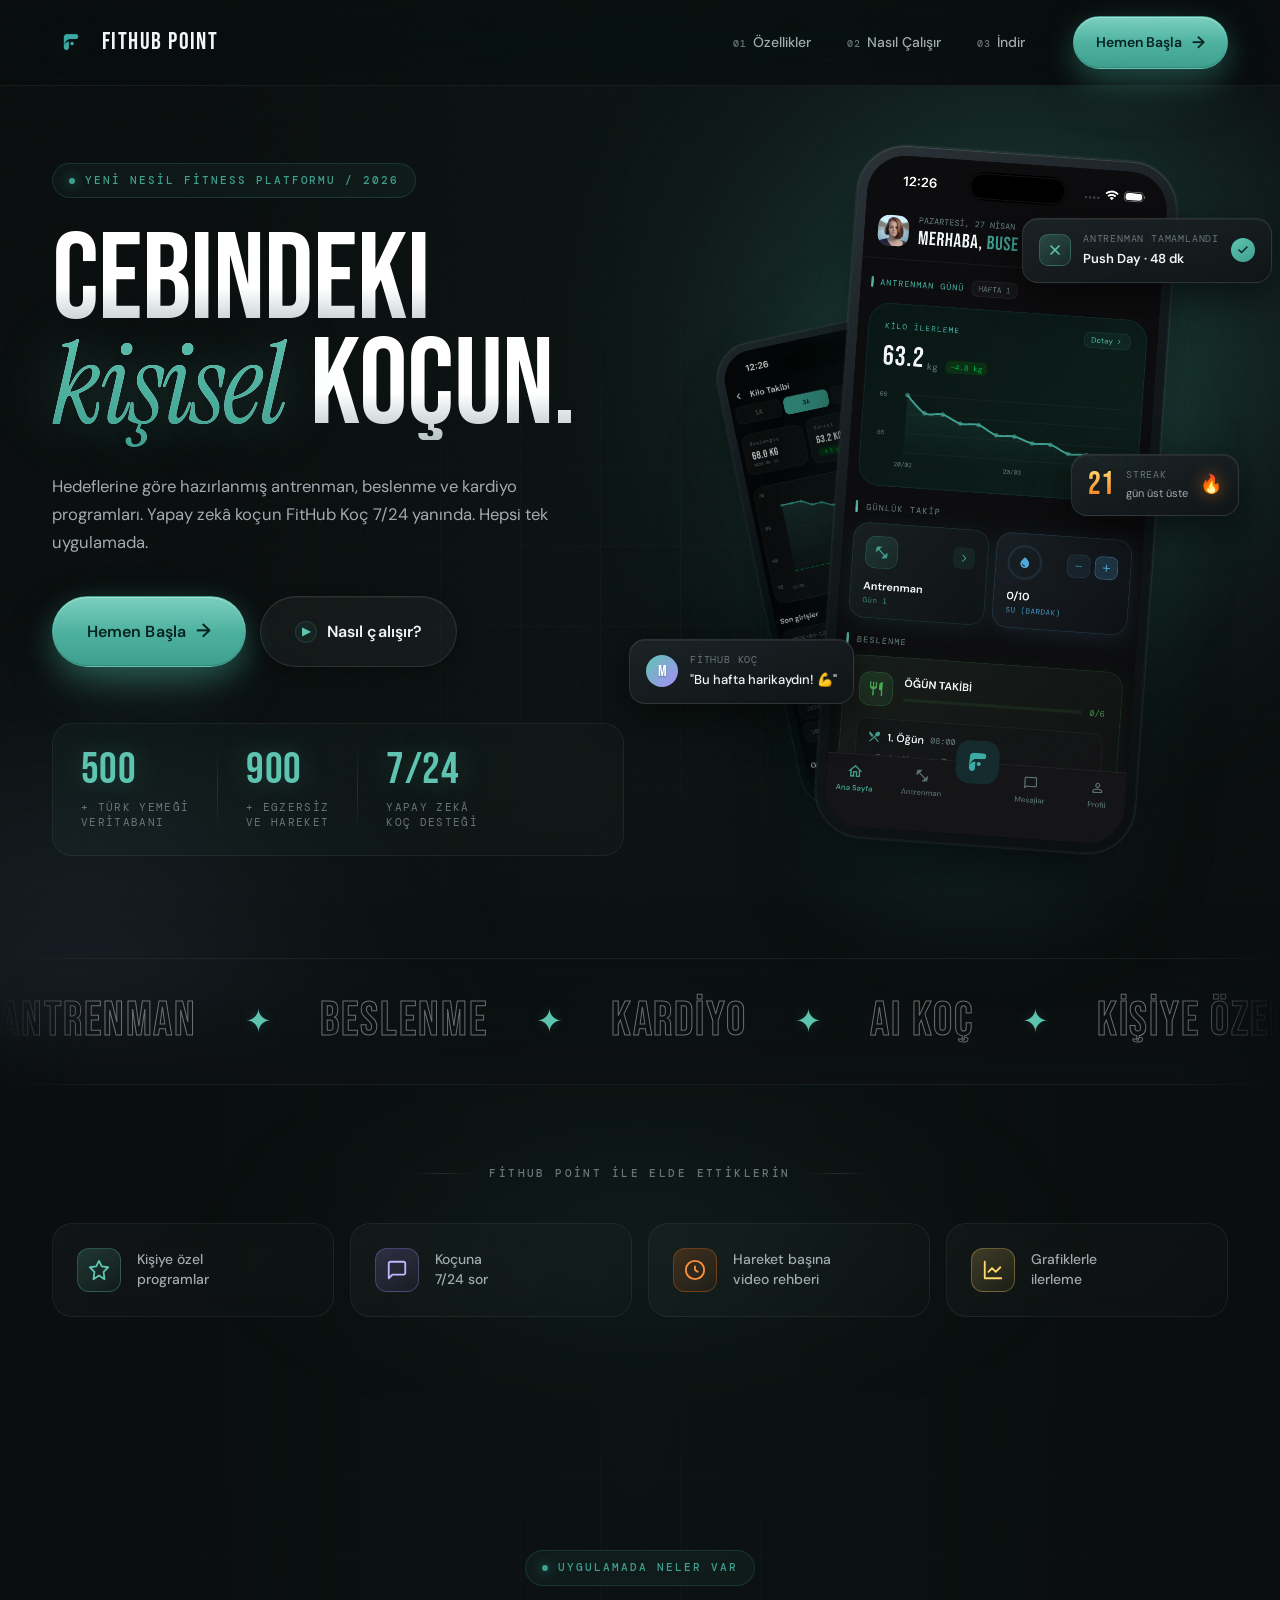
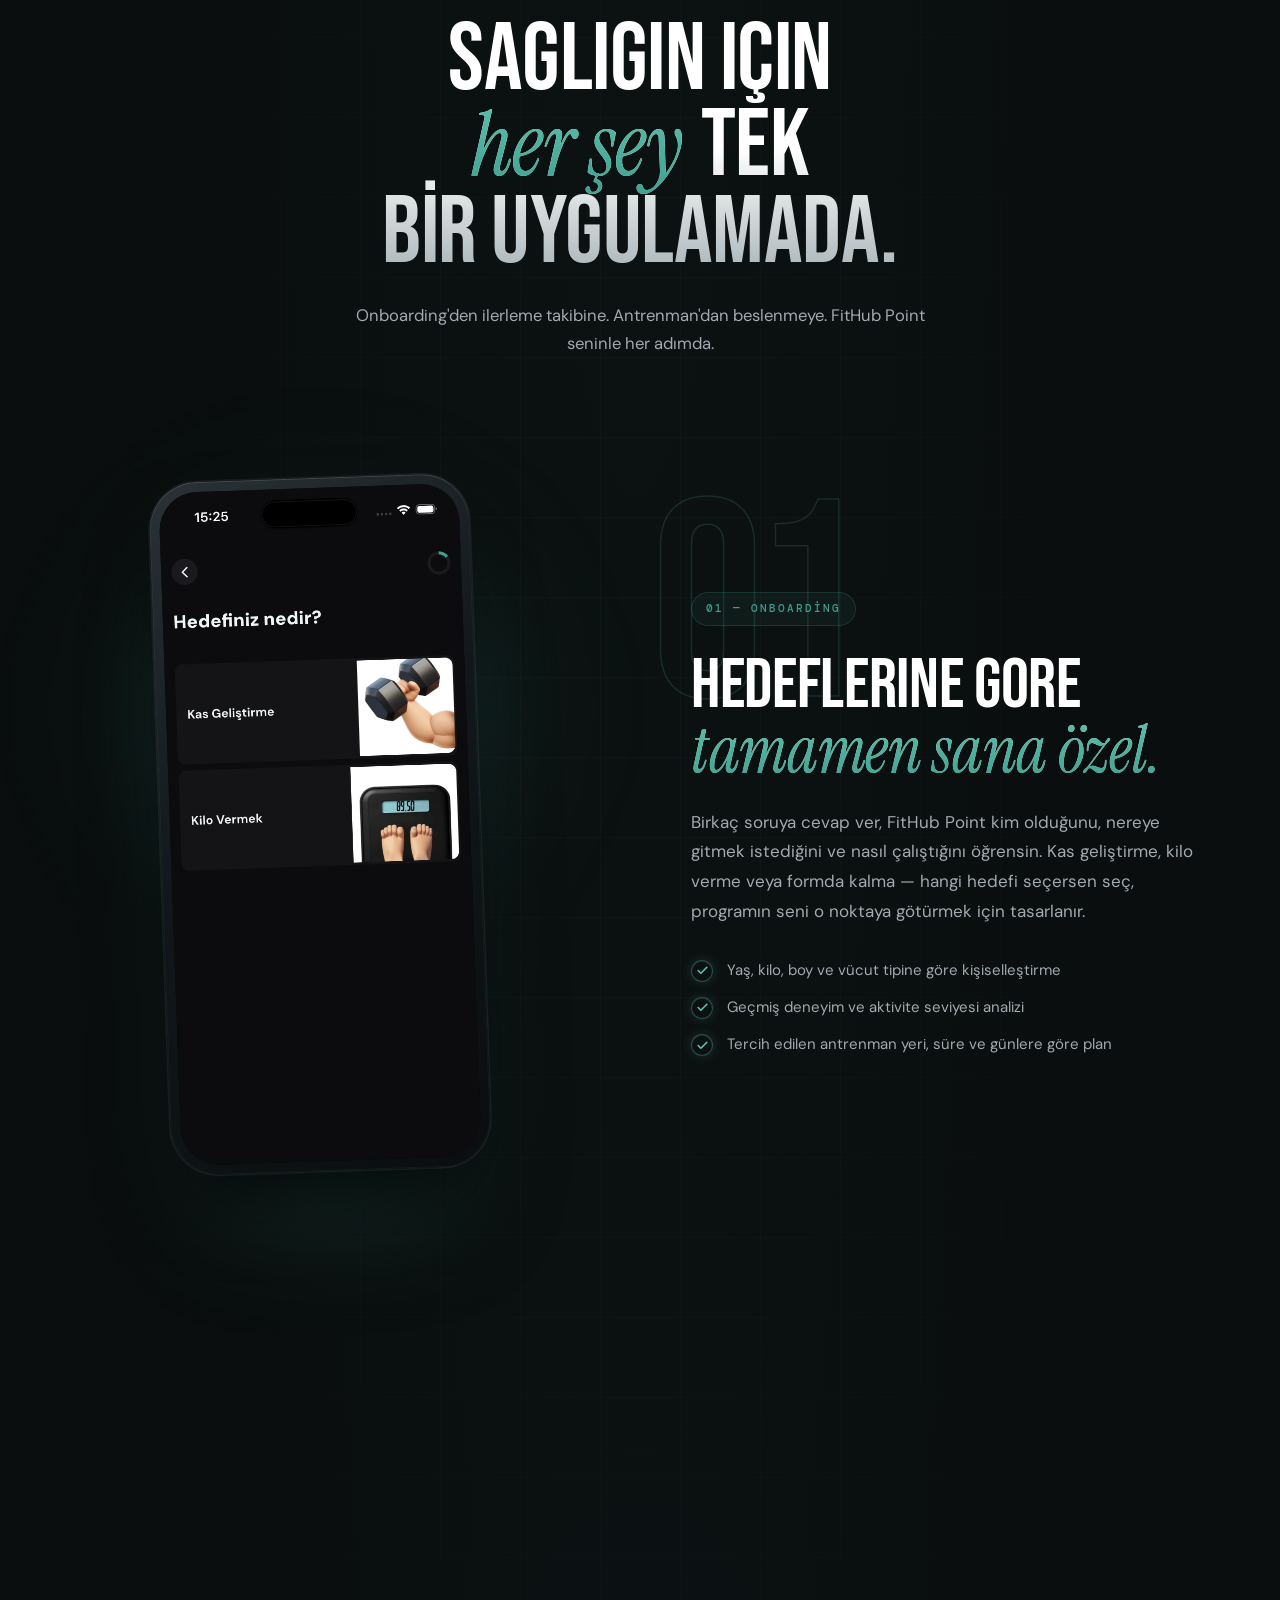
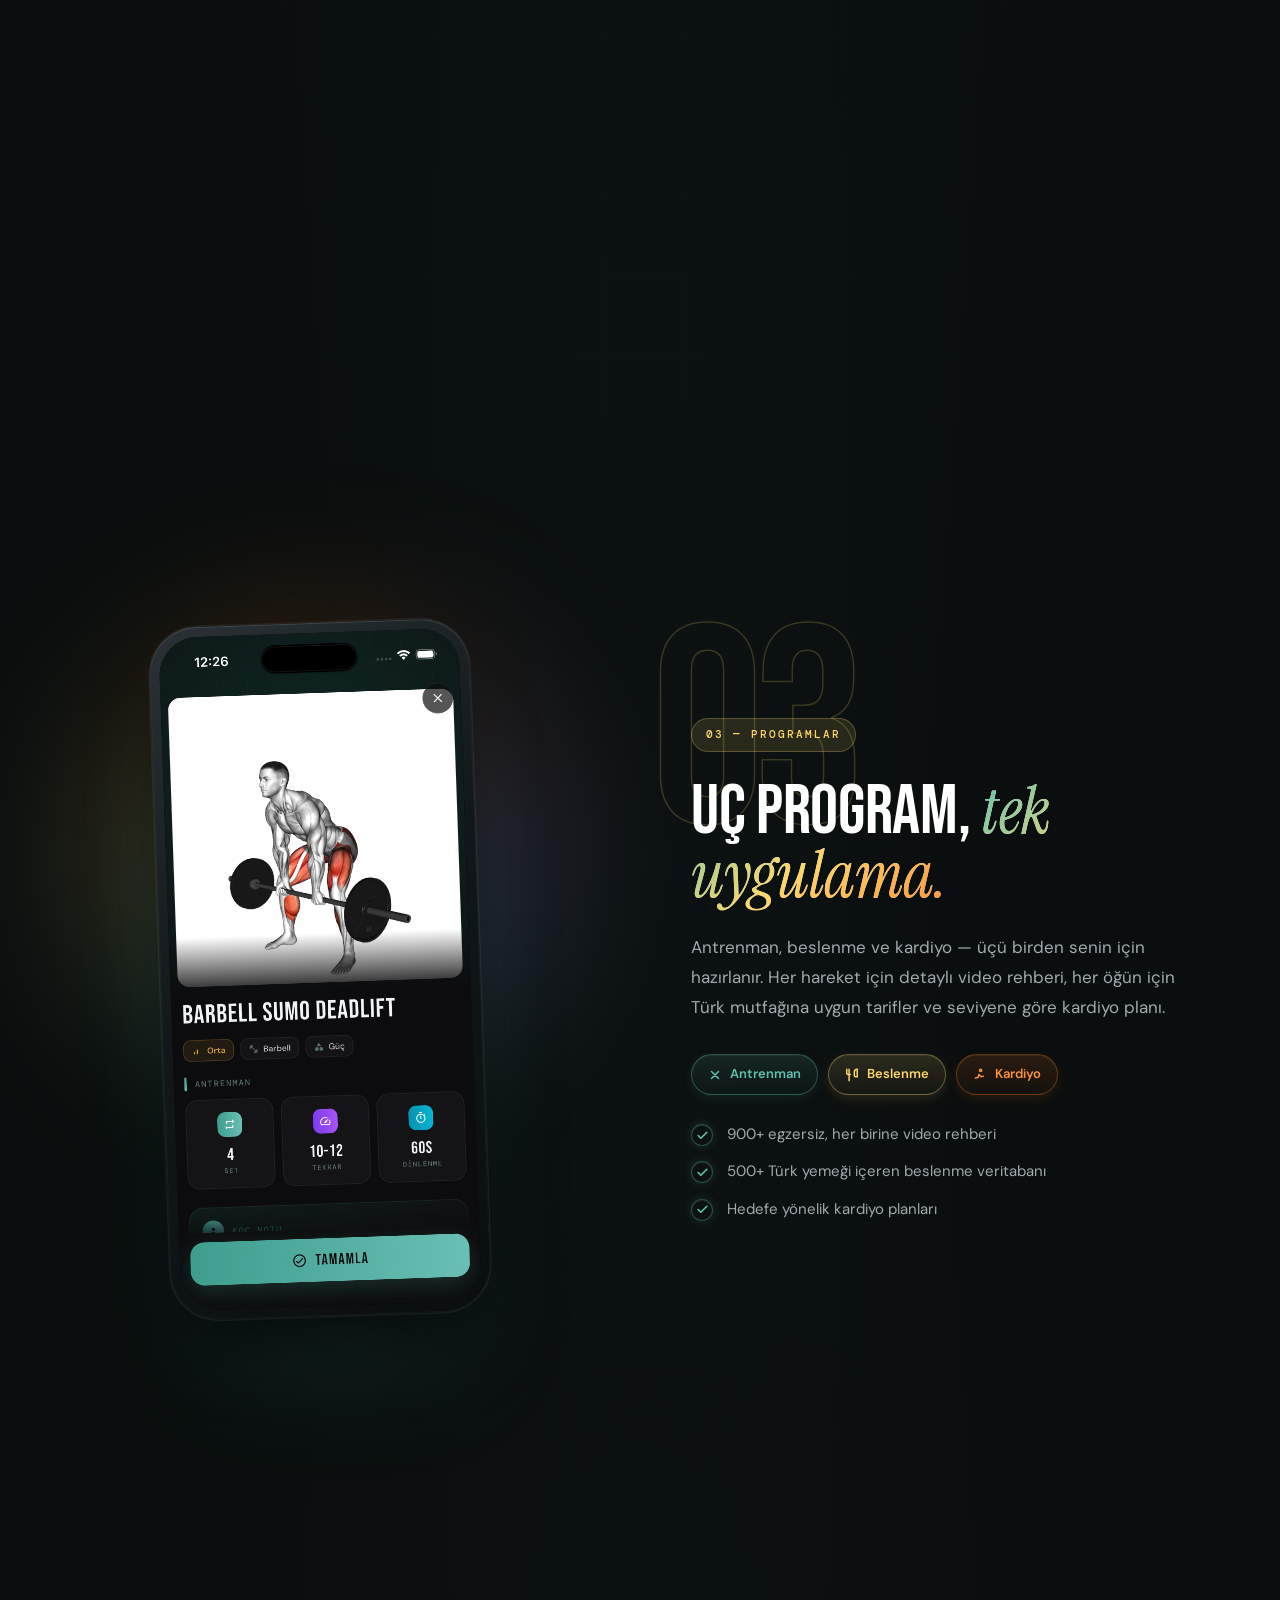
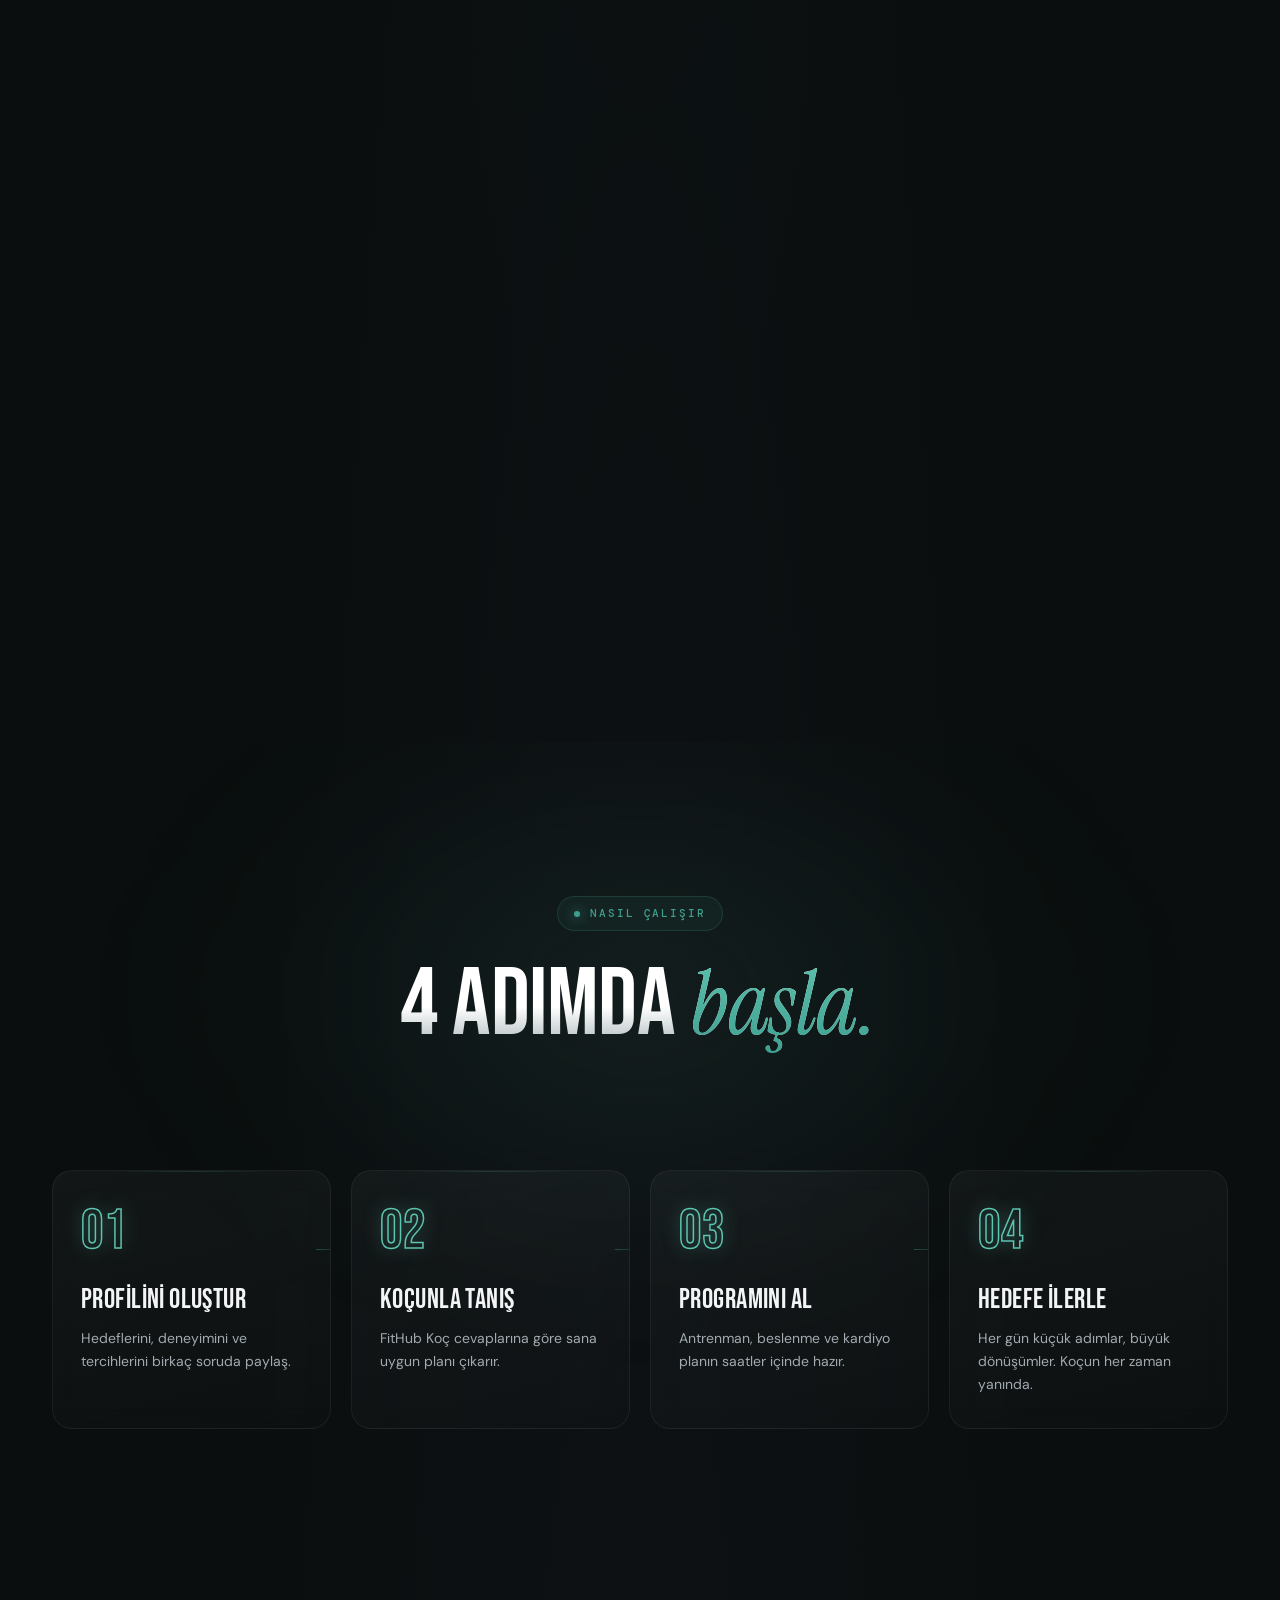
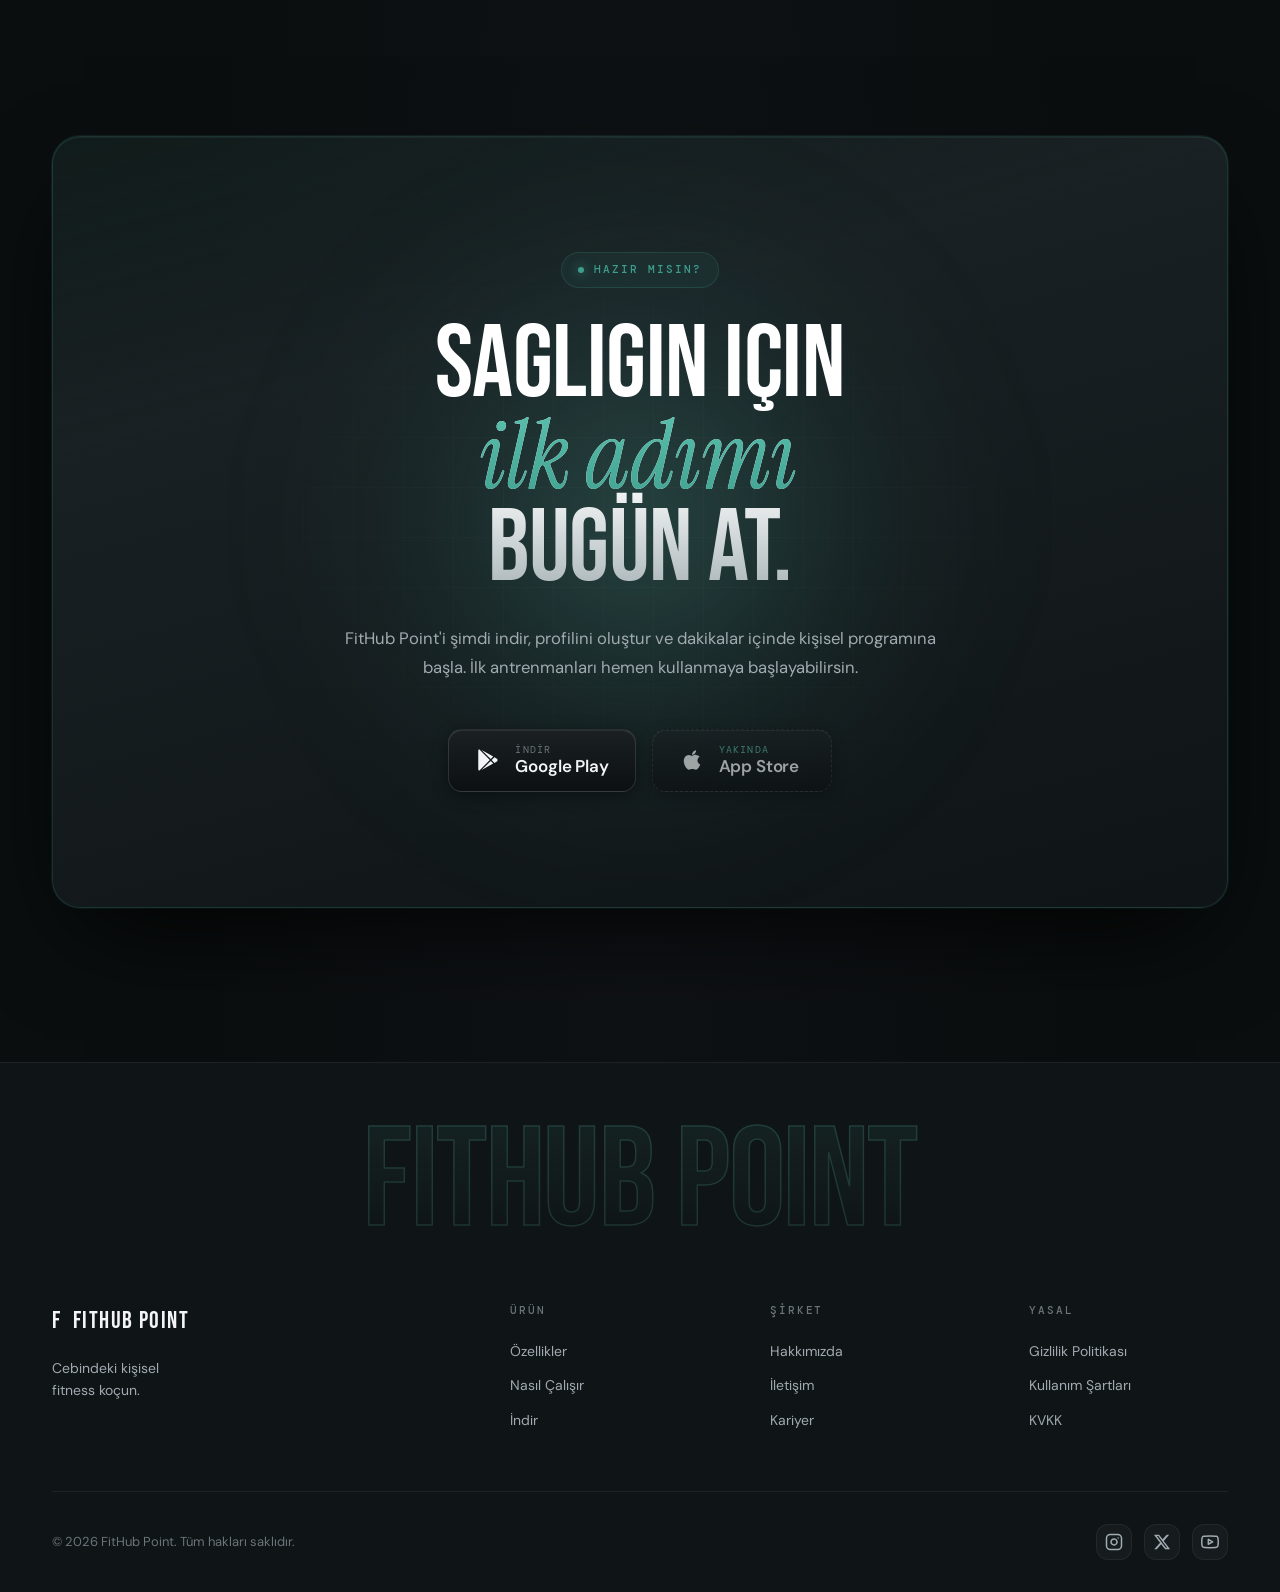
==== commit d6758d9a: "Site: marka yazımı 'FitHub Point', kullanım şartlarında Gerçek Koç maddeleri 'şu an sunulmuyor' (P0-" ====
--- a/index.html
+++ b/index.html
@@ -3,13 +3,13 @@
 <head>
   <meta charset="UTF-8" />
   <meta name="viewport" content="width=device-width, initial-scale=1.0, viewport-fit=cover" />
-  <title>Fithub — Cebindeki kişisel fitness koçun</title>
+  <title>FitHub Point — Cebindeki kişisel fitness koçun</title>
   <meta name="description" content="Kişiye özel antrenman, beslenme ve kardiyo programları. Yapay zekâ koçun FitHub Koç 7/24 yanında: programını yazar, sorularını cevaplar, ilerlemeni takip eder — hepsi tek uygulamada." />
   <meta name="theme-color" content="#0A0E0E" />
 
   <!-- Open Graph -->
   <meta property="og:type" content="website" />
-  <meta property="og:title" content="Fithub — Cebindeki kişisel fitness koçun" />
+  <meta property="og:title" content="FitHub Point — Cebindeki kişisel fitness koçun" />
   <meta property="og:description" content="Kişiye özel antrenman ve beslenme programları, 7/24 yanında olan yapay zekâ koç FitHub Koç." />
   <meta property="og:locale" content="tr_TR" />
 
@@ -27,9 +27,9 @@
   <!-- ─── NAV ───────────────────────────────────────────── -->
   <header class="nav" id="nav">
     <div class="nav__inner container">
-      <a href="#top" class="nav__brand" aria-label="Fithub anasayfa">
-        <img src="assets/logo.png" alt="Fithub" class="nav__logo-img" width="38" height="38" />
-        <span class="nav__logo-text">Fithub</span>
+      <a href="#top" class="nav__brand" aria-label="FitHub Point anasayfa">
+        <img src="assets/logo.png" alt="FitHub Point" class="nav__logo-img" width="38" height="38" />
+        <span class="nav__logo-text" lang="en">FitHub Point</span>
       </a>
 
       <nav class="nav__links" aria-label="Ana navigasyon">
@@ -195,7 +195,7 @@
   <section class="trust">
     <div class="container">
       <p class="trust__label">
-        <span>Fithub ile elde ettiklerin</span>
+        <span>FitHub Point ile elde ettiklerin</span>
       </p>
       <div class="trust__grid">
         <div class="trust__item" data-reveal>
@@ -241,7 +241,7 @@
         </h2>
         <p class="section-head__subtitle">
           Onboarding'den ilerleme takibine. Antrenman'dan beslenmeye.
-          Fithub seninle her adımda.
+          FitHub Point seninle her adımda.
         </p>
       </header>
 
@@ -249,14 +249,14 @@
       <div class="feature feature--right" data-theme="teal" data-reveal>
         <div class="feature__phone">
           <div class="phone phone--tilt-left">
-            <img src="assets/screens/onboarding.png" alt="Fithub onboarding ekranı: hedef seçimi" />
+            <img src="assets/screens/onboarding.png" alt="FitHub Point onboarding ekranı: hedef seçimi" />
           </div>
         </div>
         <div class="feature__content">
           <span class="feature__index">01 — Onboarding</span>
           <h3 class="feature__title">Hedeflerine göre <em>tamamen sana özel.</em></h3>
           <p class="feature__desc">
-            Birkaç soruya cevap ver, Fithub kim olduğunu, nereye gitmek istediğini ve nasıl çalıştığını öğrensin.
+            Birkaç soruya cevap ver, FitHub Point kim olduğunu, nereye gitmek istediğini ve nasıl çalıştığını öğrensin.
             Kas geliştirme, kilo verme veya formda kalma — hangi hedefi seçersen seç,
             programın seni o noktaya götürmek için tasarlanır.
           </p>
@@ -410,7 +410,7 @@
             bugün at.
           </h2>
           <p class="cta__subtitle">
-            Fithub'ı şimdi indir, profilini oluştur ve dakikalar içinde kişisel programına başla.
+            FitHub Point'i şimdi indir, profilini oluştur ve dakikalar içinde kişisel programına başla.
             İlk antrenmanları hemen kullanmaya başlayabilirsin.
           </p>
           <div class="cta__buttons">
@@ -438,14 +438,14 @@
   <footer class="footer">
     <div class="container">
       <div class="footer__big">
-        <div class="footer__big-text">FITHUB</div>
+        <div class="footer__big-text" style="font-size:clamp(48px, 11vw, 170px)">FITHUB POINT</div>
       </div>
 
       <div class="footer__grid">
         <div class="footer__brand">
           <div class="nav__brand">
             <span class="nav__logo-mark">F</span>
-            <span class="nav__logo-text">Fithub</span>
+            <span class="nav__logo-text" lang="en">FitHub Point</span>
           </div>
           <p class="footer__tagline">
             Cebindeki kişisel<br/>fitness koçun.
@@ -475,7 +475,7 @@
       </div>
 
       <div class="footer__bottom">
-        <p>© 2026 Fithub. Tüm hakları saklıdır.</p>
+        <p>© 2026 FitHub Point. Tüm hakları saklıdır.</p>
         <div class="footer__social">
           <a href="#" aria-label="Instagram">
             <svg width="18" height="18" viewBox="0 0 24 24" fill="none" stroke="currentColor" stroke-width="2" stroke-linecap="round" stroke-linejoin="round"><rect x="2" y="2" width="20" height="20" rx="5" ry="5"/><path d="M16 11.37A4 4 0 1 1 12.63 8 4 4 0 0 1 16 11.37z"/><line x1="17.5" y1="6.5" x2="17.51" y2="6.5"/></svg>
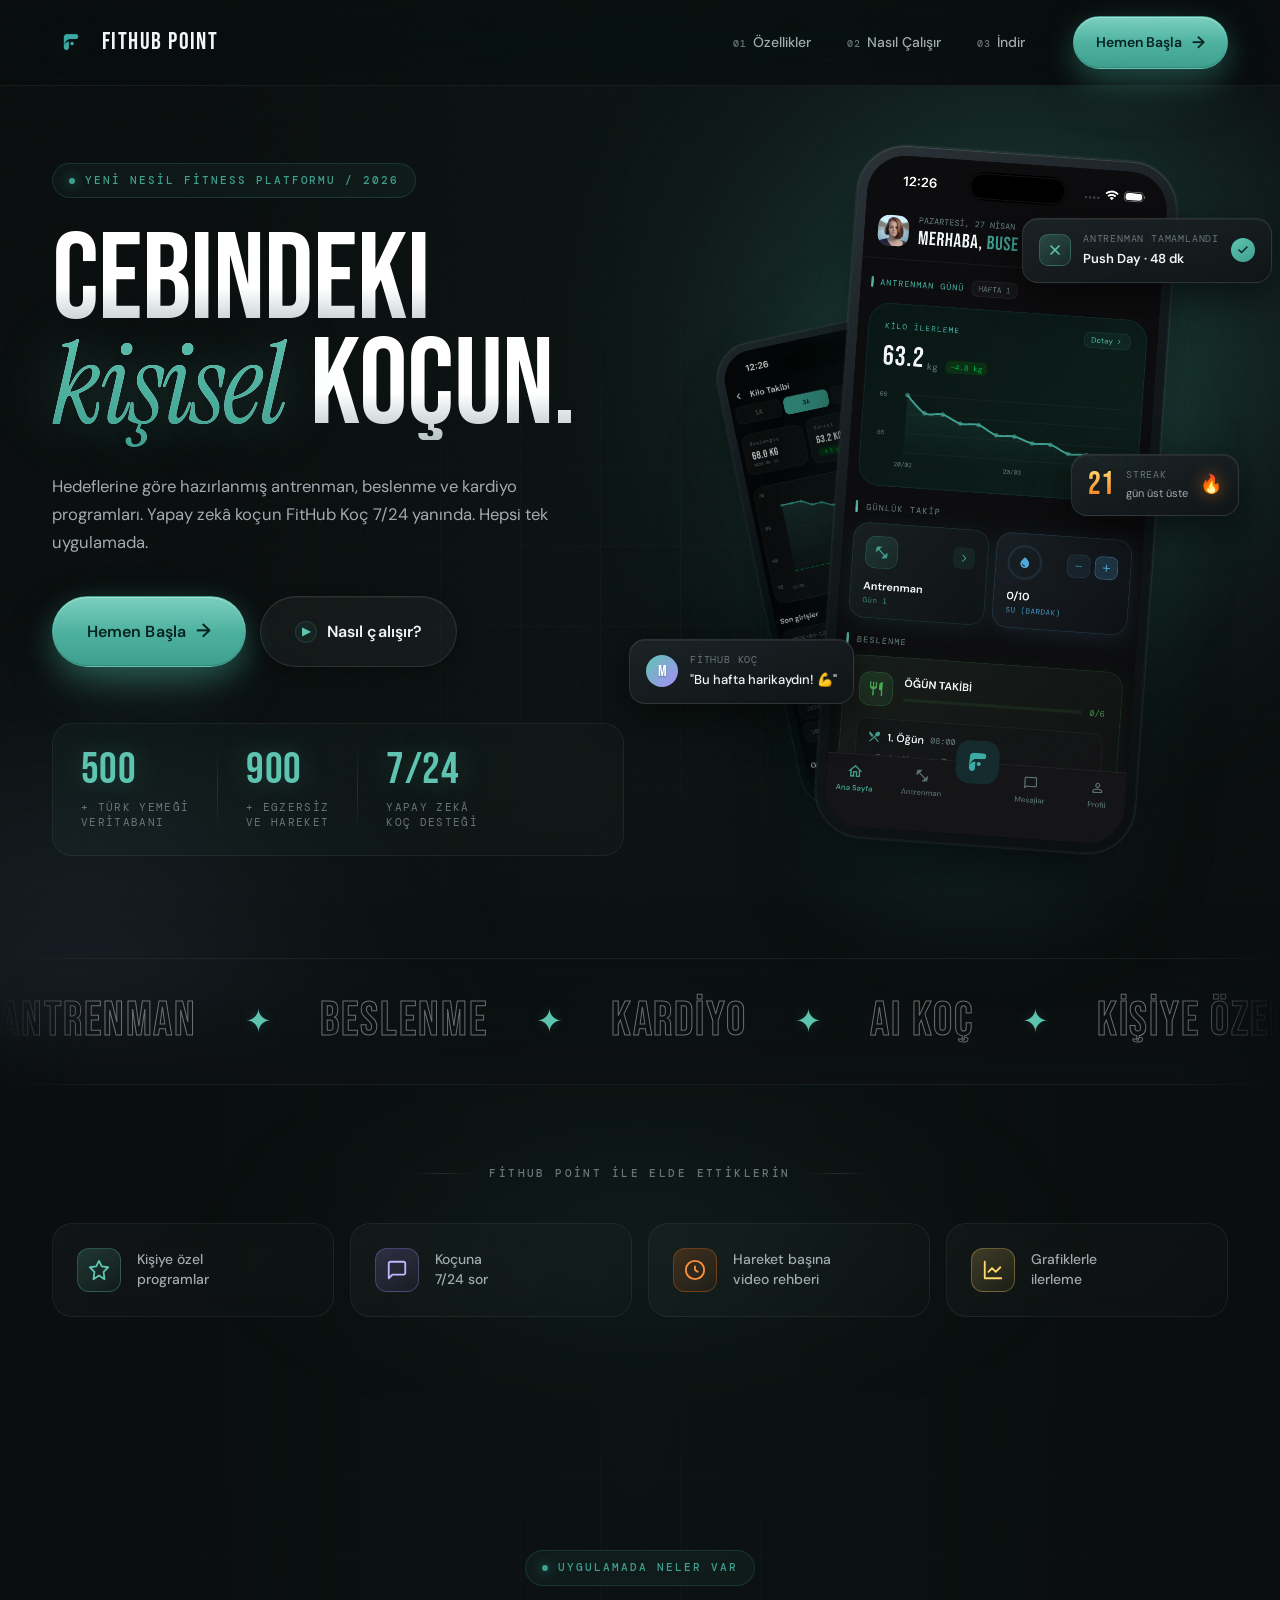
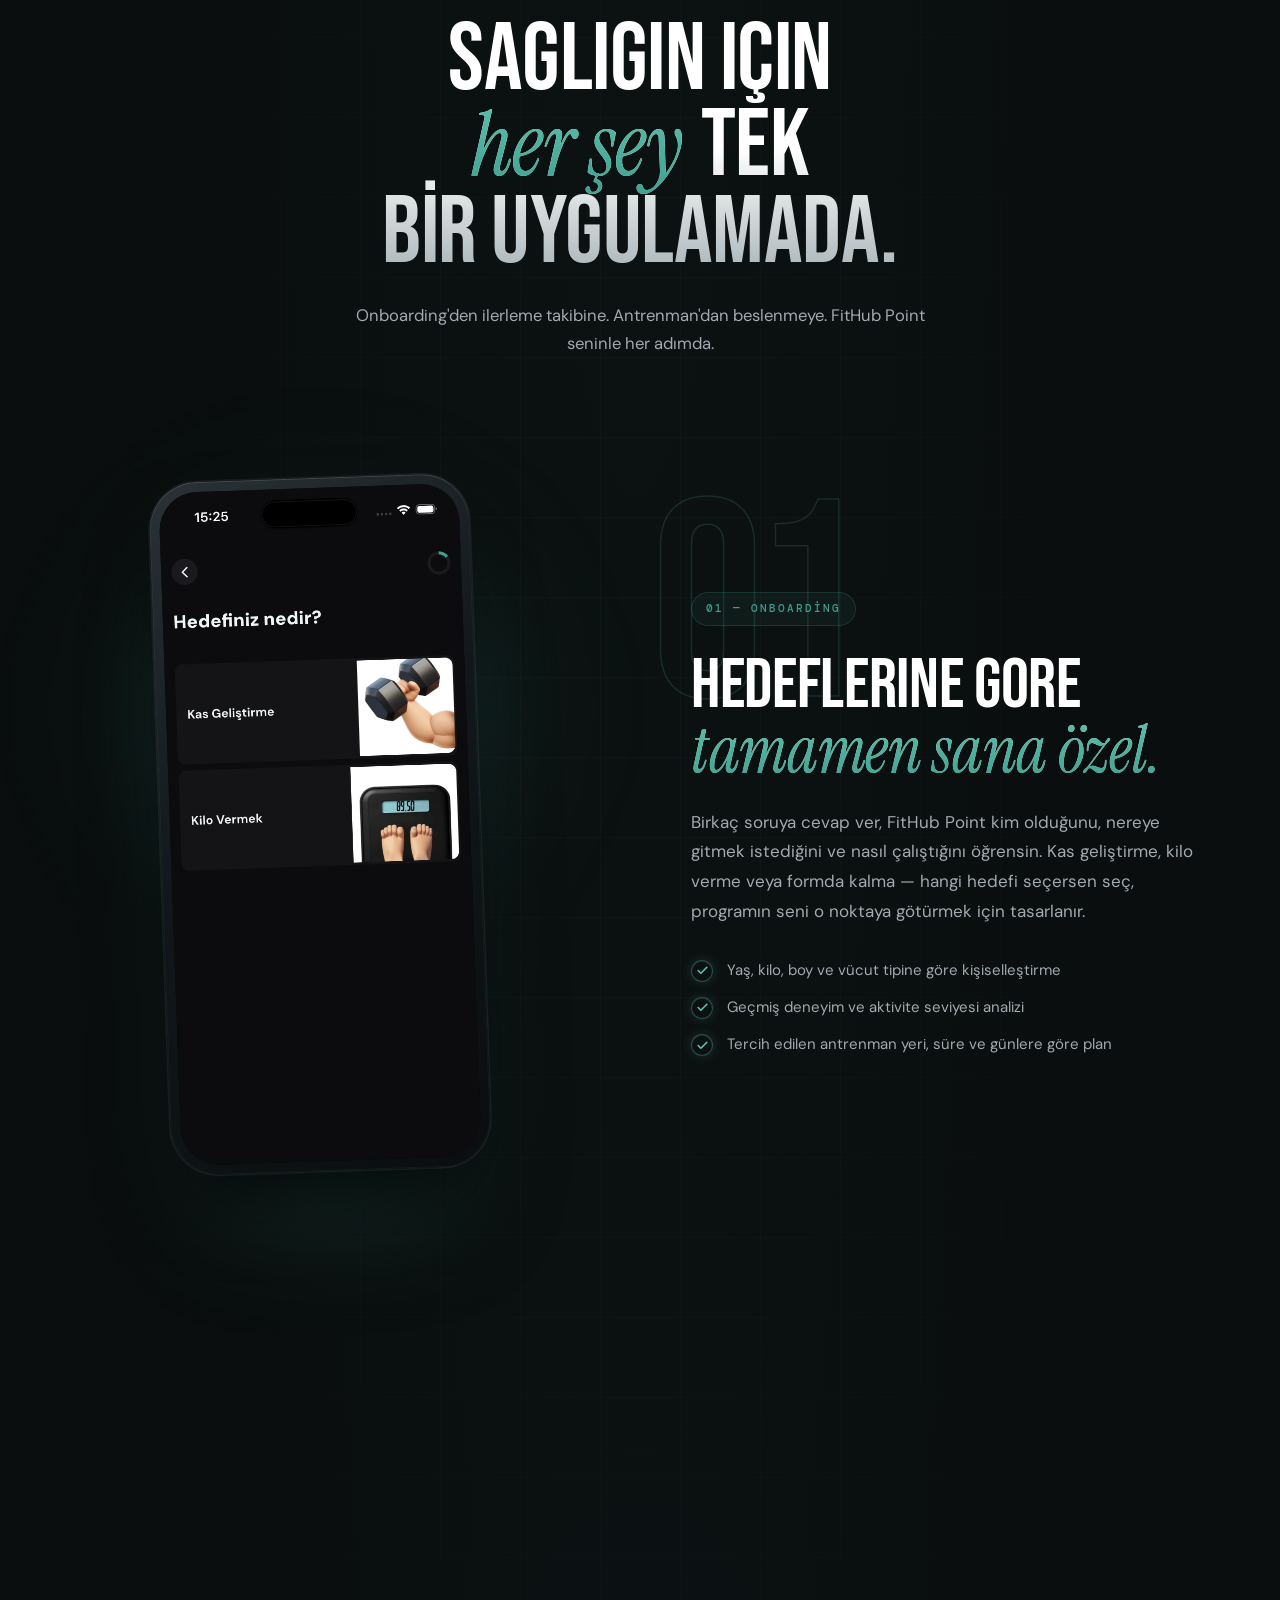
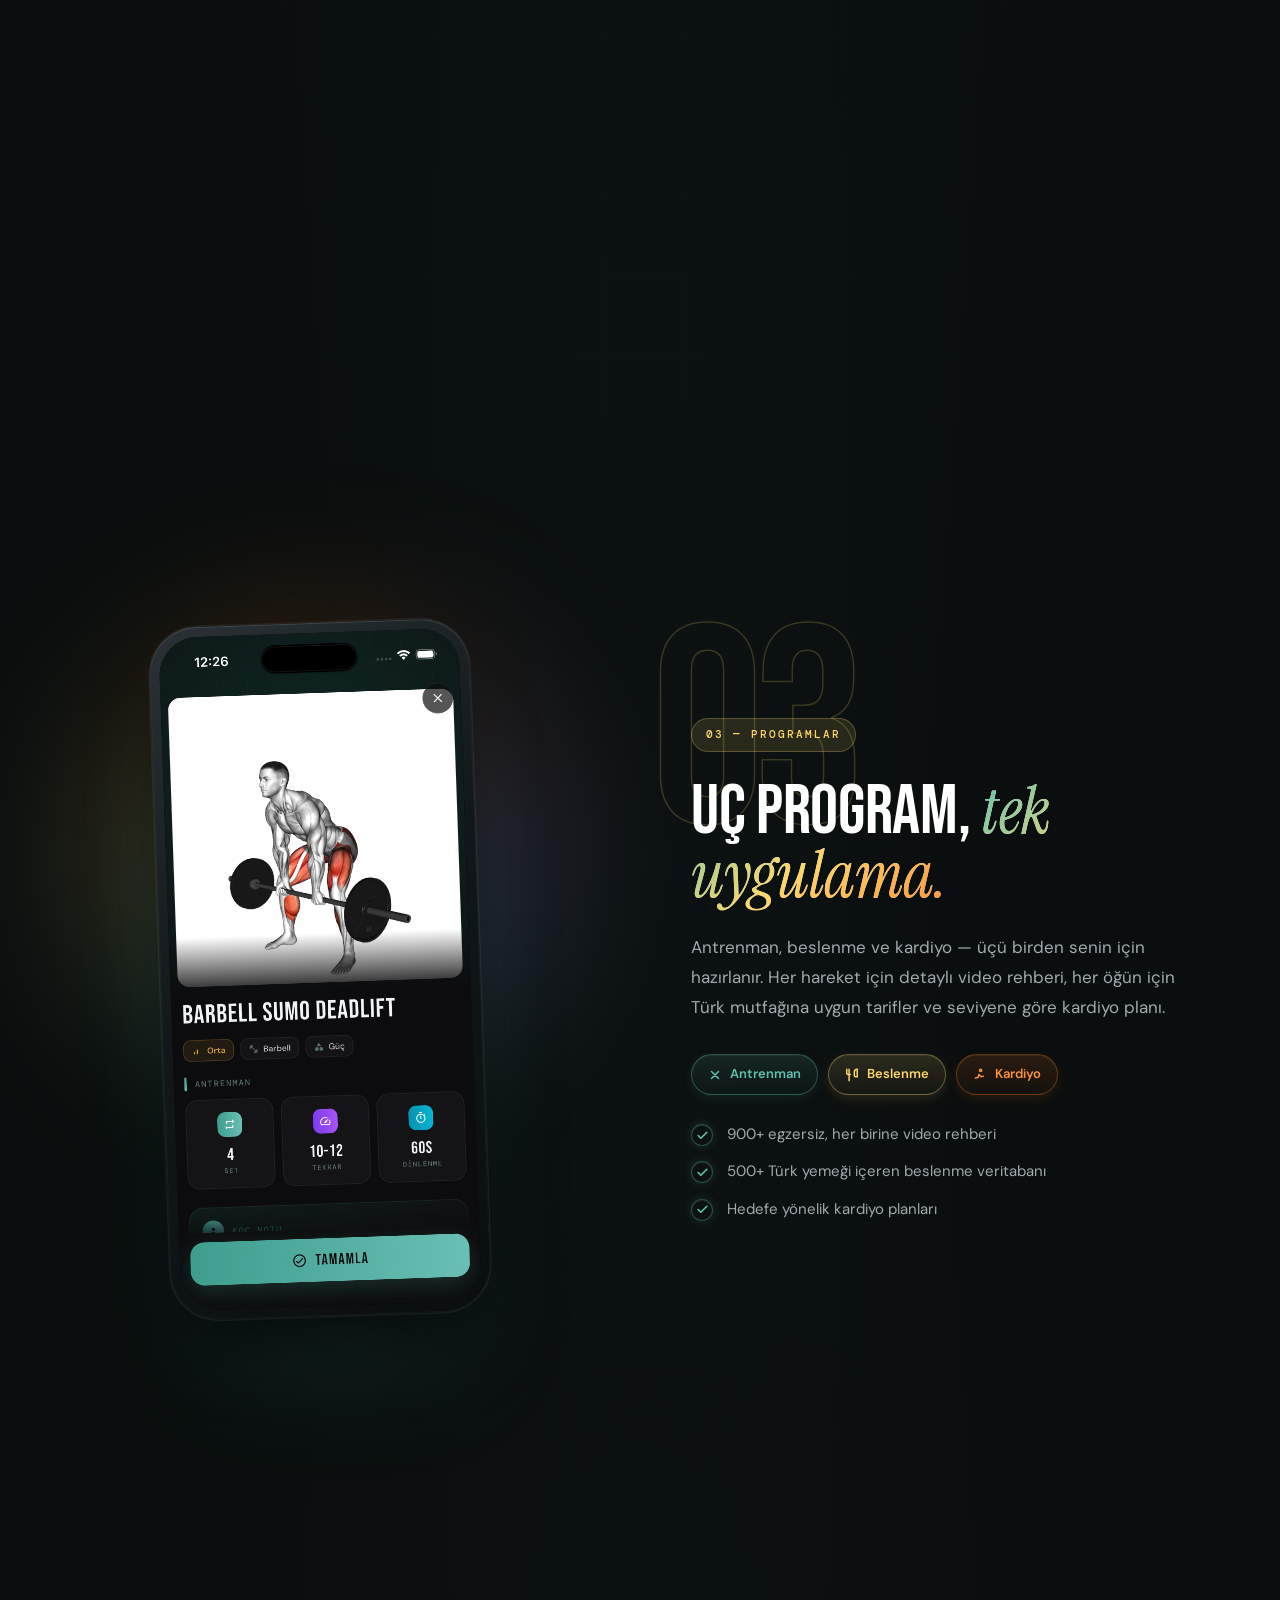
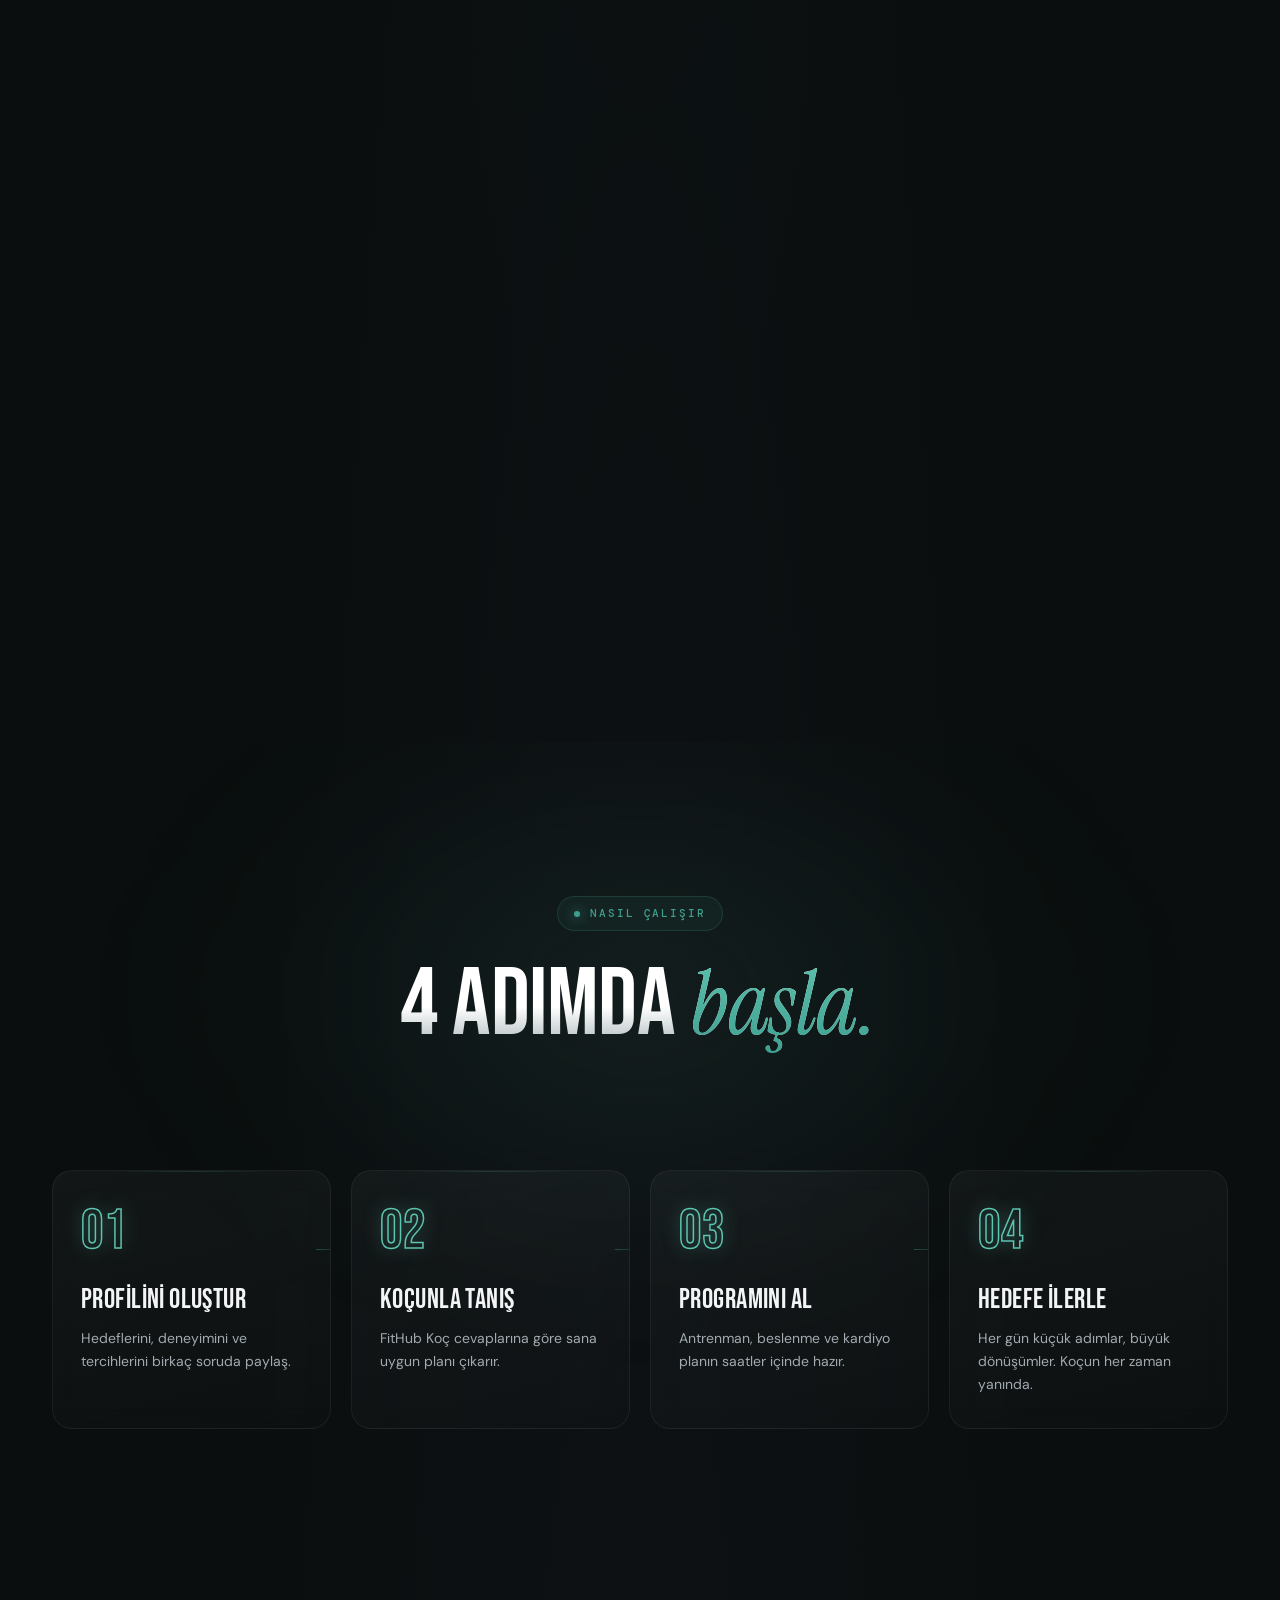
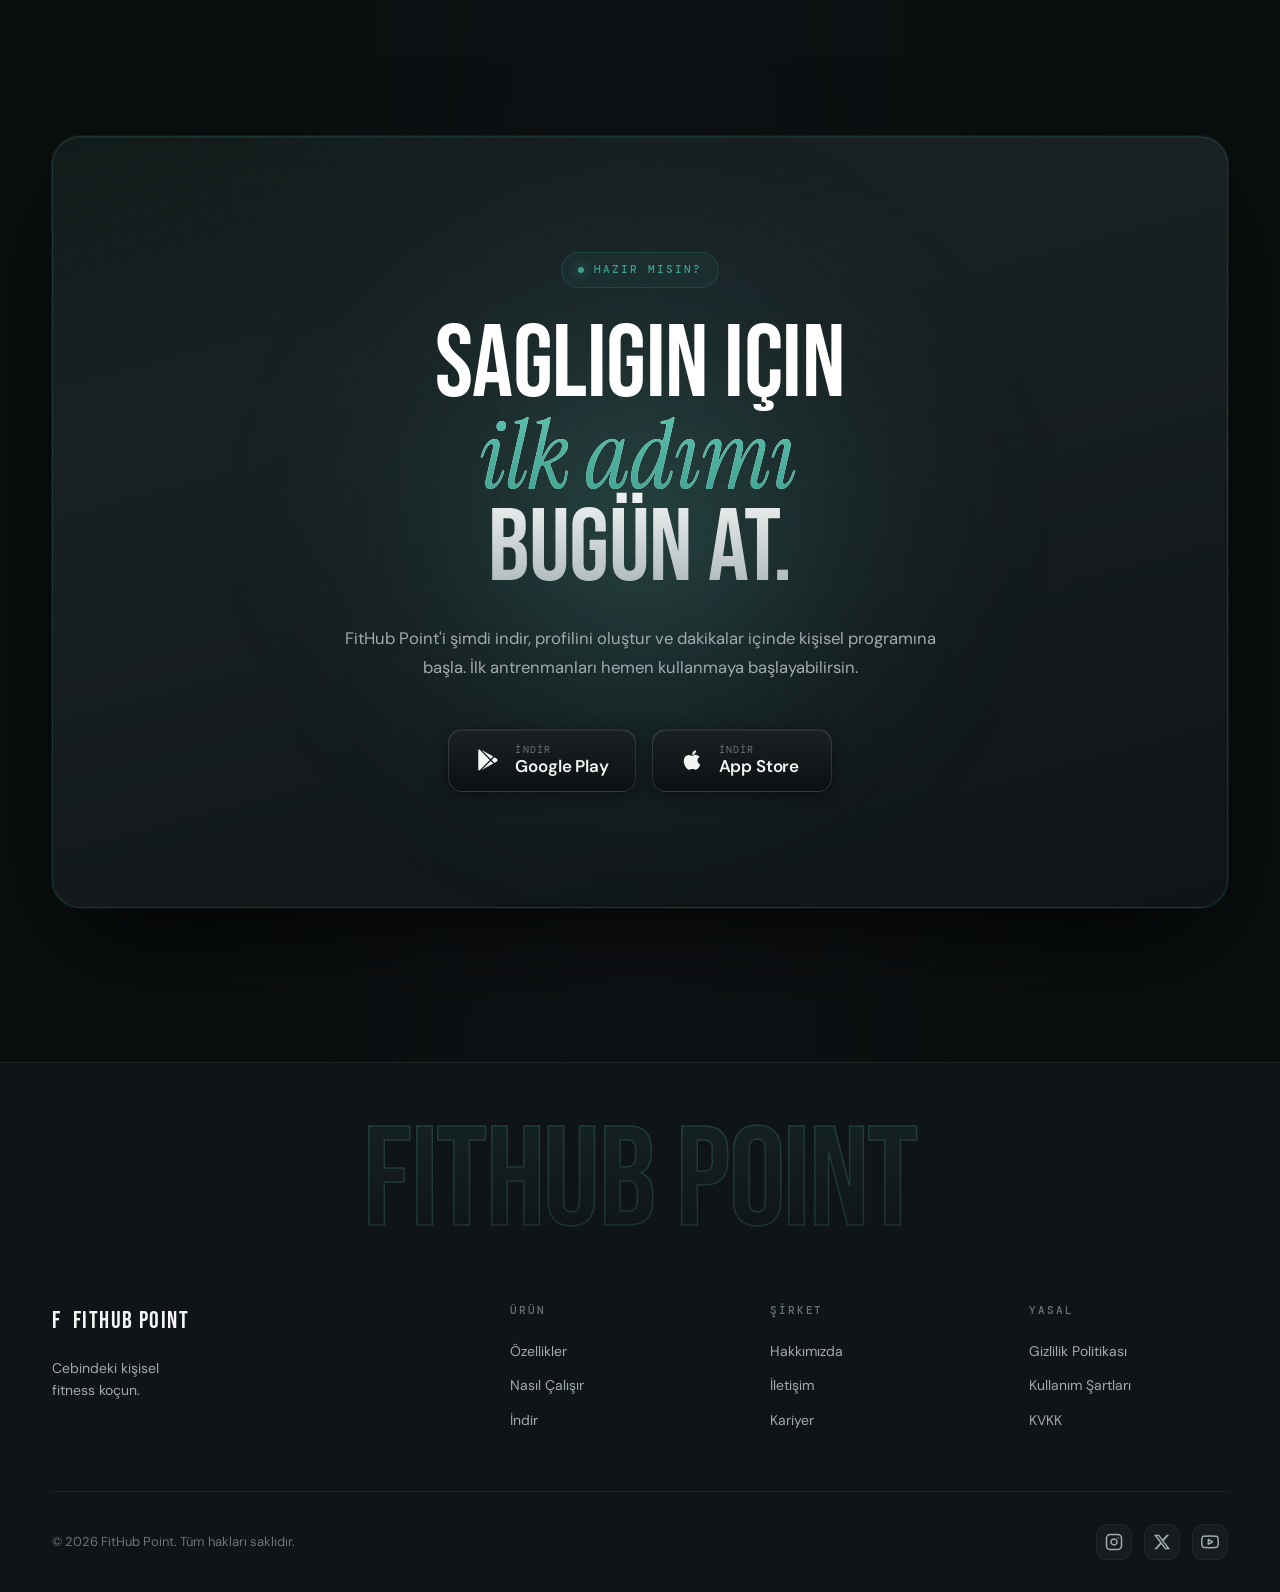
==== commit 5a72caf8: "Site: davet sayfası (/app/davet/<KOD>), App Store bağlantısı, robots + site haritası + uygulama bilg" ====
--- a/index.html
+++ b/index.html
@@ -12,6 +12,40 @@
   <meta property="og:title" content="FitHub Point — Cebindeki kişisel fitness koçun" />
   <meta property="og:description" content="Kişiye özel antrenman ve beslenme programları, 7/24 yanında olan yapay zekâ koç FitHub Koç." />
   <meta property="og:locale" content="tr_TR" />
+  <meta property="og:url" content="https://fithubpoint.com/" />
+  <meta property="og:site_name" content="FitHub Point" />
+  <meta property="og:image" content="https://fithubpoint.com/assets/screens/home.png" />
+  <meta name="twitter:card" content="summary_large_image" />
+  <link rel="canonical" href="https://fithubpoint.com/" />
+  <link rel="icon" href="/assets/logo.png" />
+  <meta name="apple-itunes-app" content="app-id=6814360296" />
+  <!-- Uygulama bilgisi (arama motorları ve yapay zekâ aramaları için; 25 Eki 2026) -->
+  <script type="application/ld+json">
+  {
+    "@context": "https://schema.org",
+    "@graph": [
+      {
+        "@type": "MobileApplication",
+        "name": "FitHub Point",
+        "operatingSystem": "Android, iOS",
+        "applicationCategory": "HealthApplication",
+        "inLanguage": "tr",
+        "description": "Yapay zekâ koç FitHub Koç ile kişiye özel antrenman ve Türk mutfağına uygun beslenme programı, antrenman ve öğün takibi.",
+        "url": "https://fithubpoint.com/",
+        "installUrl": ["https://play.google.com/store/apps/details?id=com.fithubpoint.app", "https://apps.apple.com/tr/app/fithub-point/id6814360296"],
+        "offers": {"@type": "Offer", "price": "0", "priceCurrency": "TRY", "description": "İlk 30 gün ücretsiz"},
+        "publisher": {"@type": "Organization", "name": "TimeOn Digital Bilişim ve Danışmanlık"}
+      },
+      {
+        "@type": "Organization",
+        "name": "FitHub Point",
+        "url": "https://fithubpoint.com/",
+        "logo": "https://fithubpoint.com/assets/logo.png",
+        "email": "destek@fithubpoint.com"
+      }
+    ]
+  }
+  </script>
 
   <!-- Fonts -->
   <link rel="preconnect" href="https://fonts.googleapis.com" />
@@ -421,13 +455,13 @@
                 <span class="store-badge__bottom">Google Play</span>
               </div>
             </a>
-            <span class="store-badge store-badge--soon" title="App Store sürümü yakında">
+            <a href="https://apps.apple.com/tr/app/fithub-point/id6814360296" class="store-badge" target="_blank" rel="noopener" aria-label="App Store'dan indir">
               <svg width="22" height="22" viewBox="0 0 24 24" fill="currentColor"><path d="M17.05 20.28c-.98.95-2.05.8-3.08.35-1.09-.46-2.09-.48-3.24 0-1.44.62-2.2.44-3.06-.35C2.79 15.25 3.51 7.59 9.05 7.31c1.35.07 2.29.74 3.08.8 1.18-.24 2.31-.93 3.57-.84 1.51.12 2.65.72 3.4 1.8-3.12 1.87-2.38 5.98.48 7.13-.57 1.5-1.31 2.99-2.54 4.09l.01-.01zM12.03 7.25c-.15-2.23 1.66-4.07 3.74-4.25.29 2.58-2.34 4.5-3.74 4.25z"/></svg>
               <div>
-                <span class="store-badge__top">Yakında</span>
+                <span class="store-badge__top">İndir</span>
                 <span class="store-badge__bottom">App Store</span>
               </div>
-            </span>
+            </a>
           </div>
         </div>
       </div>
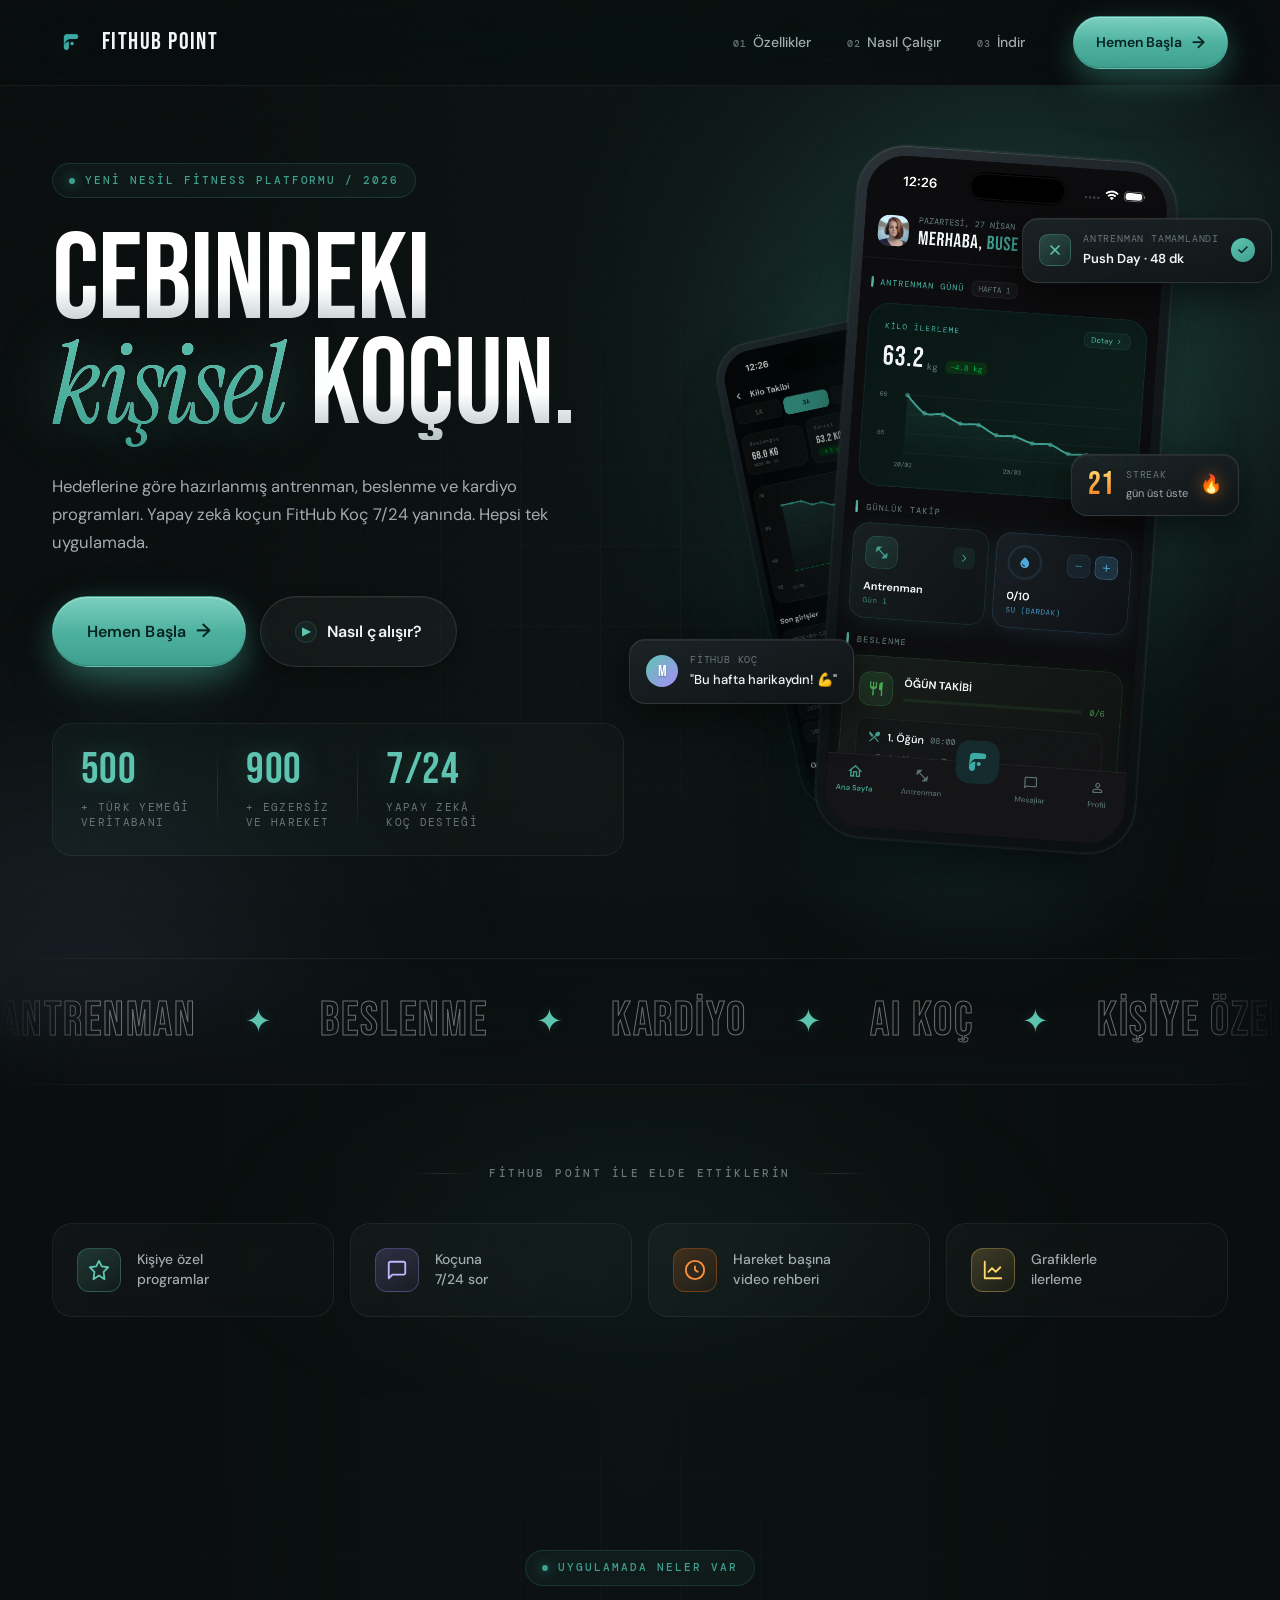
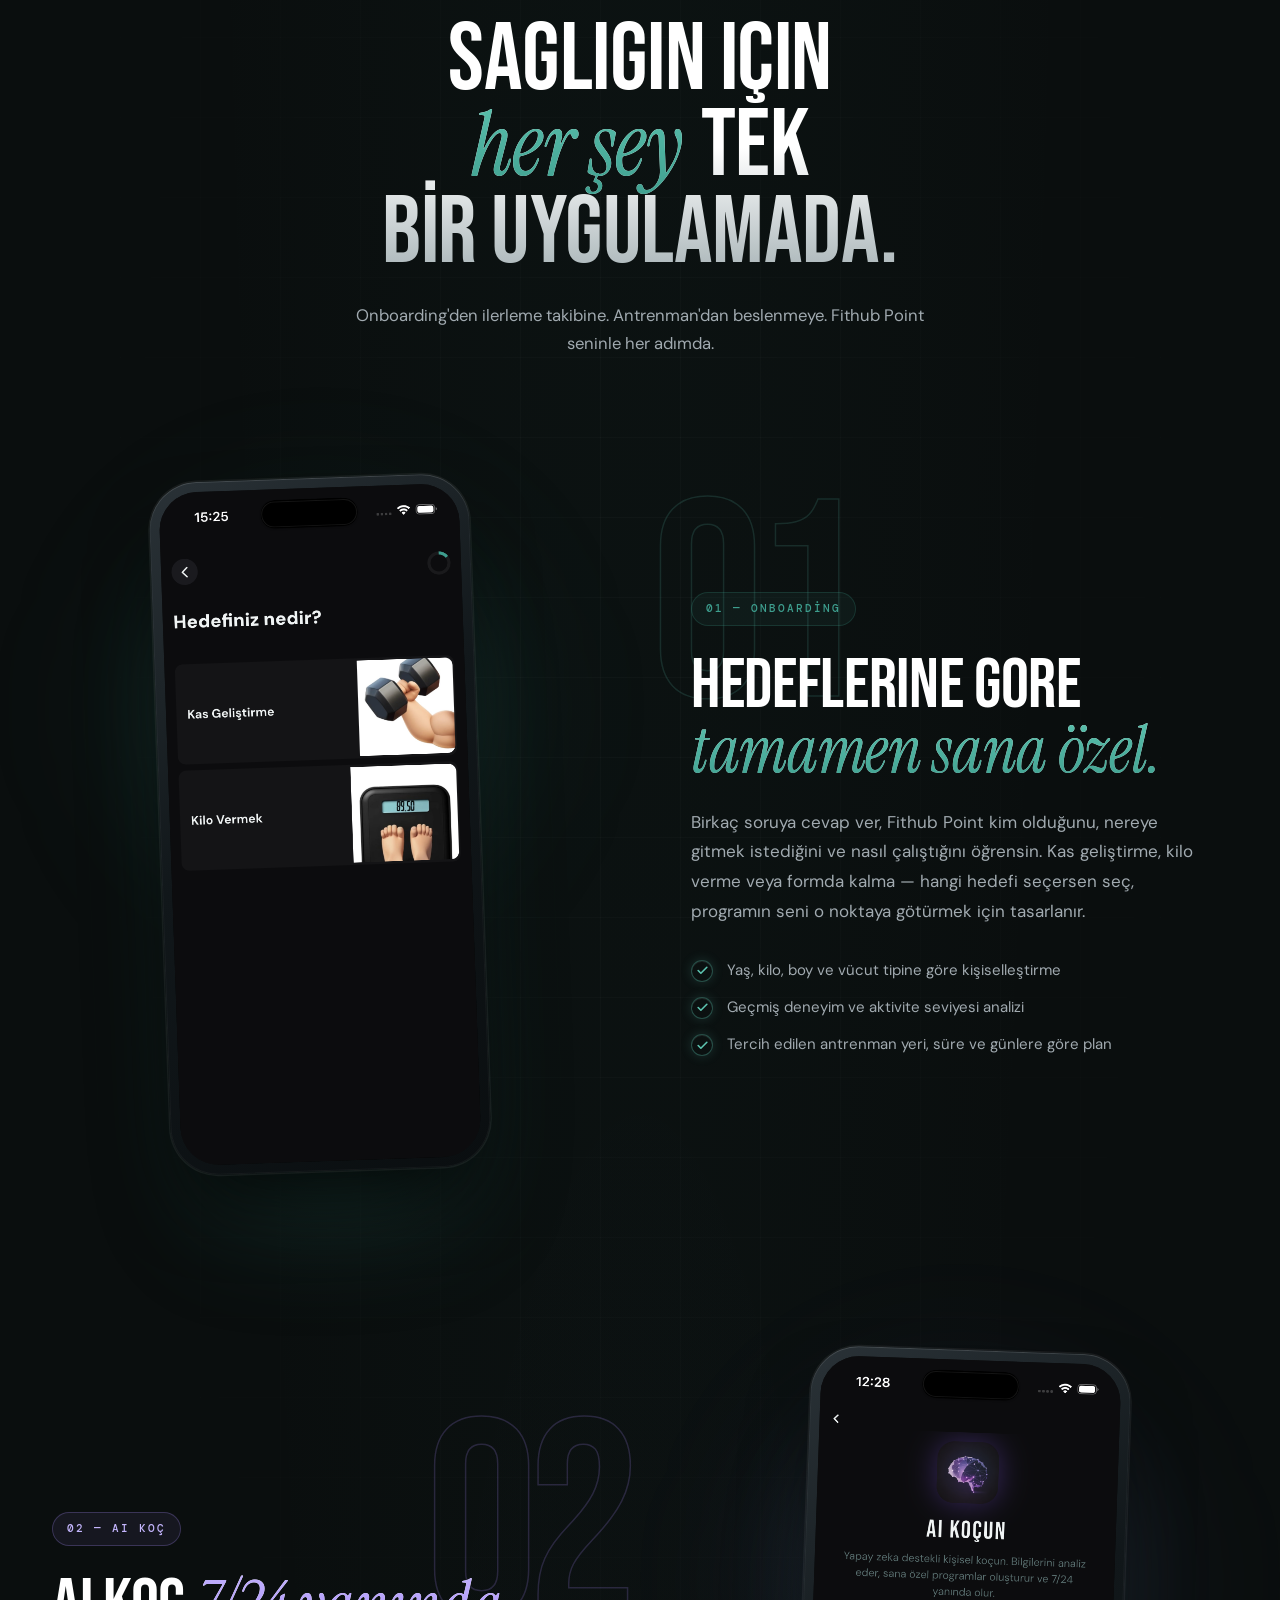
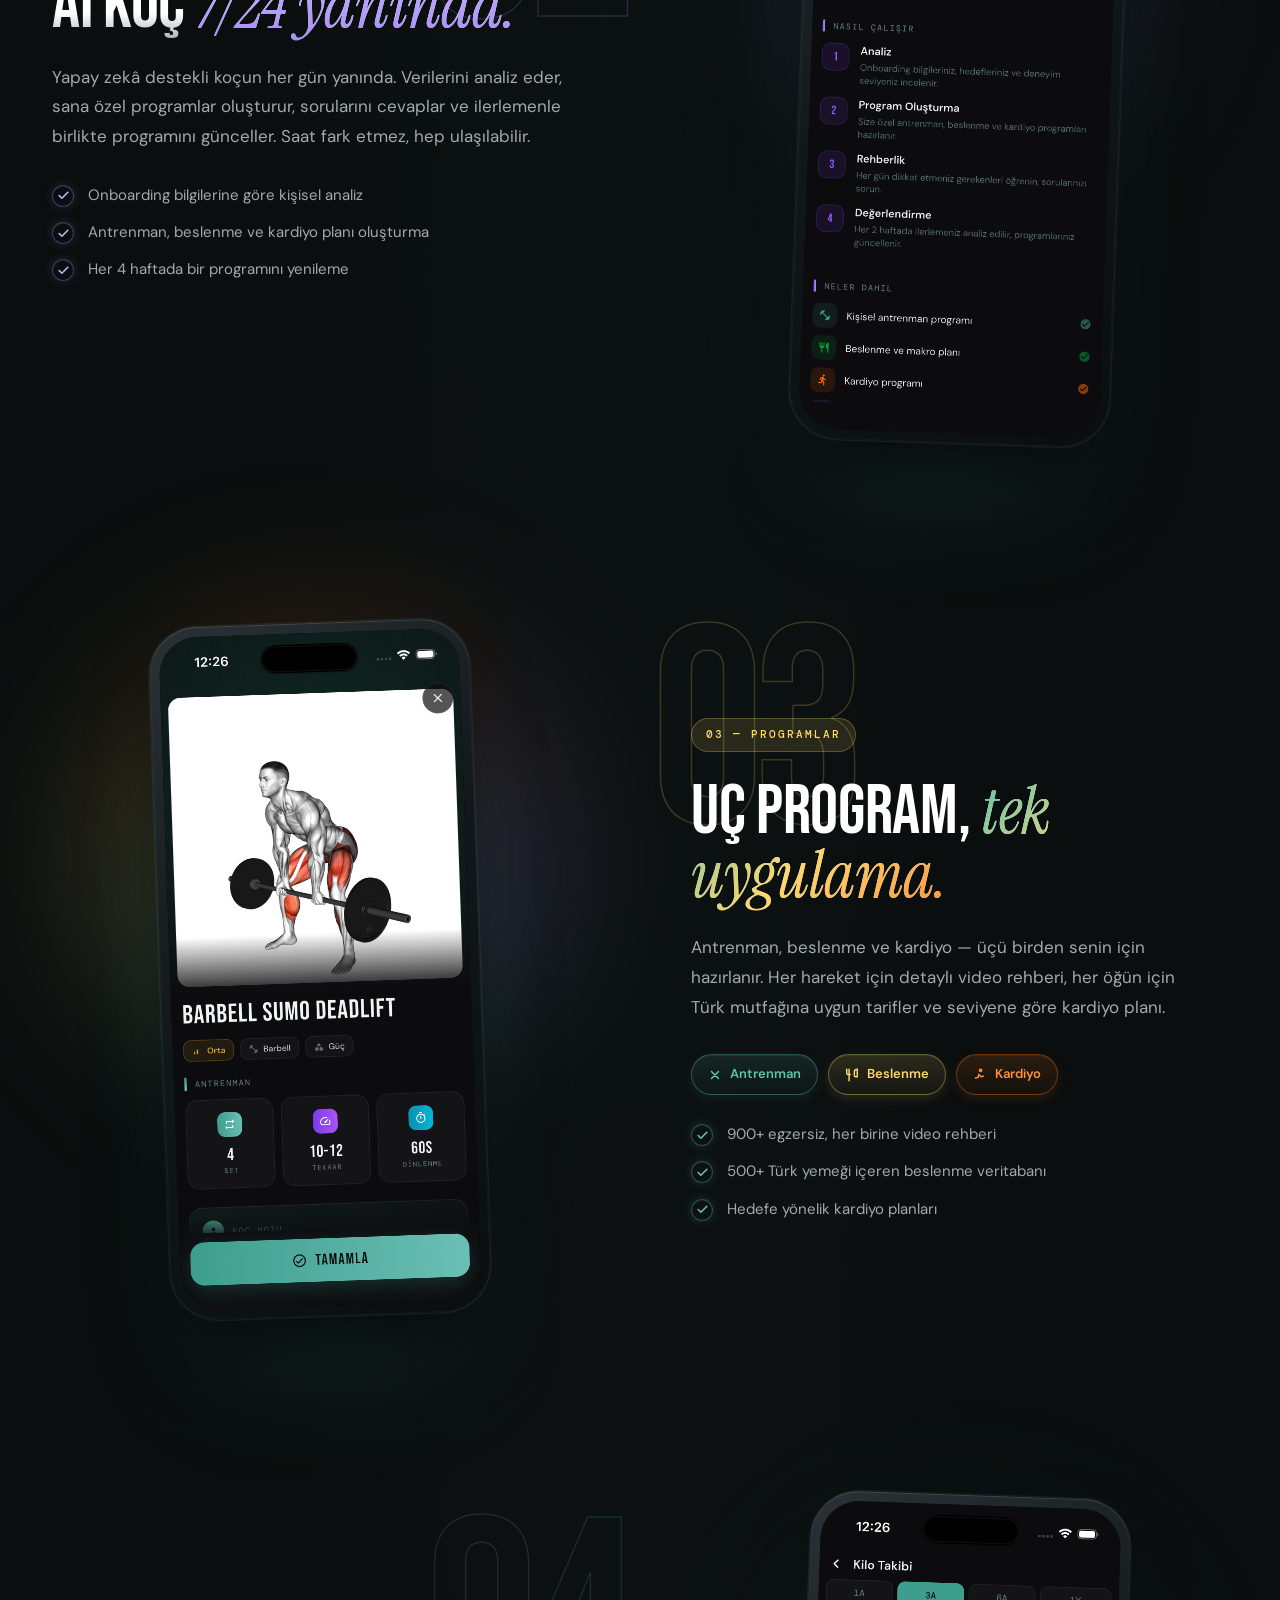
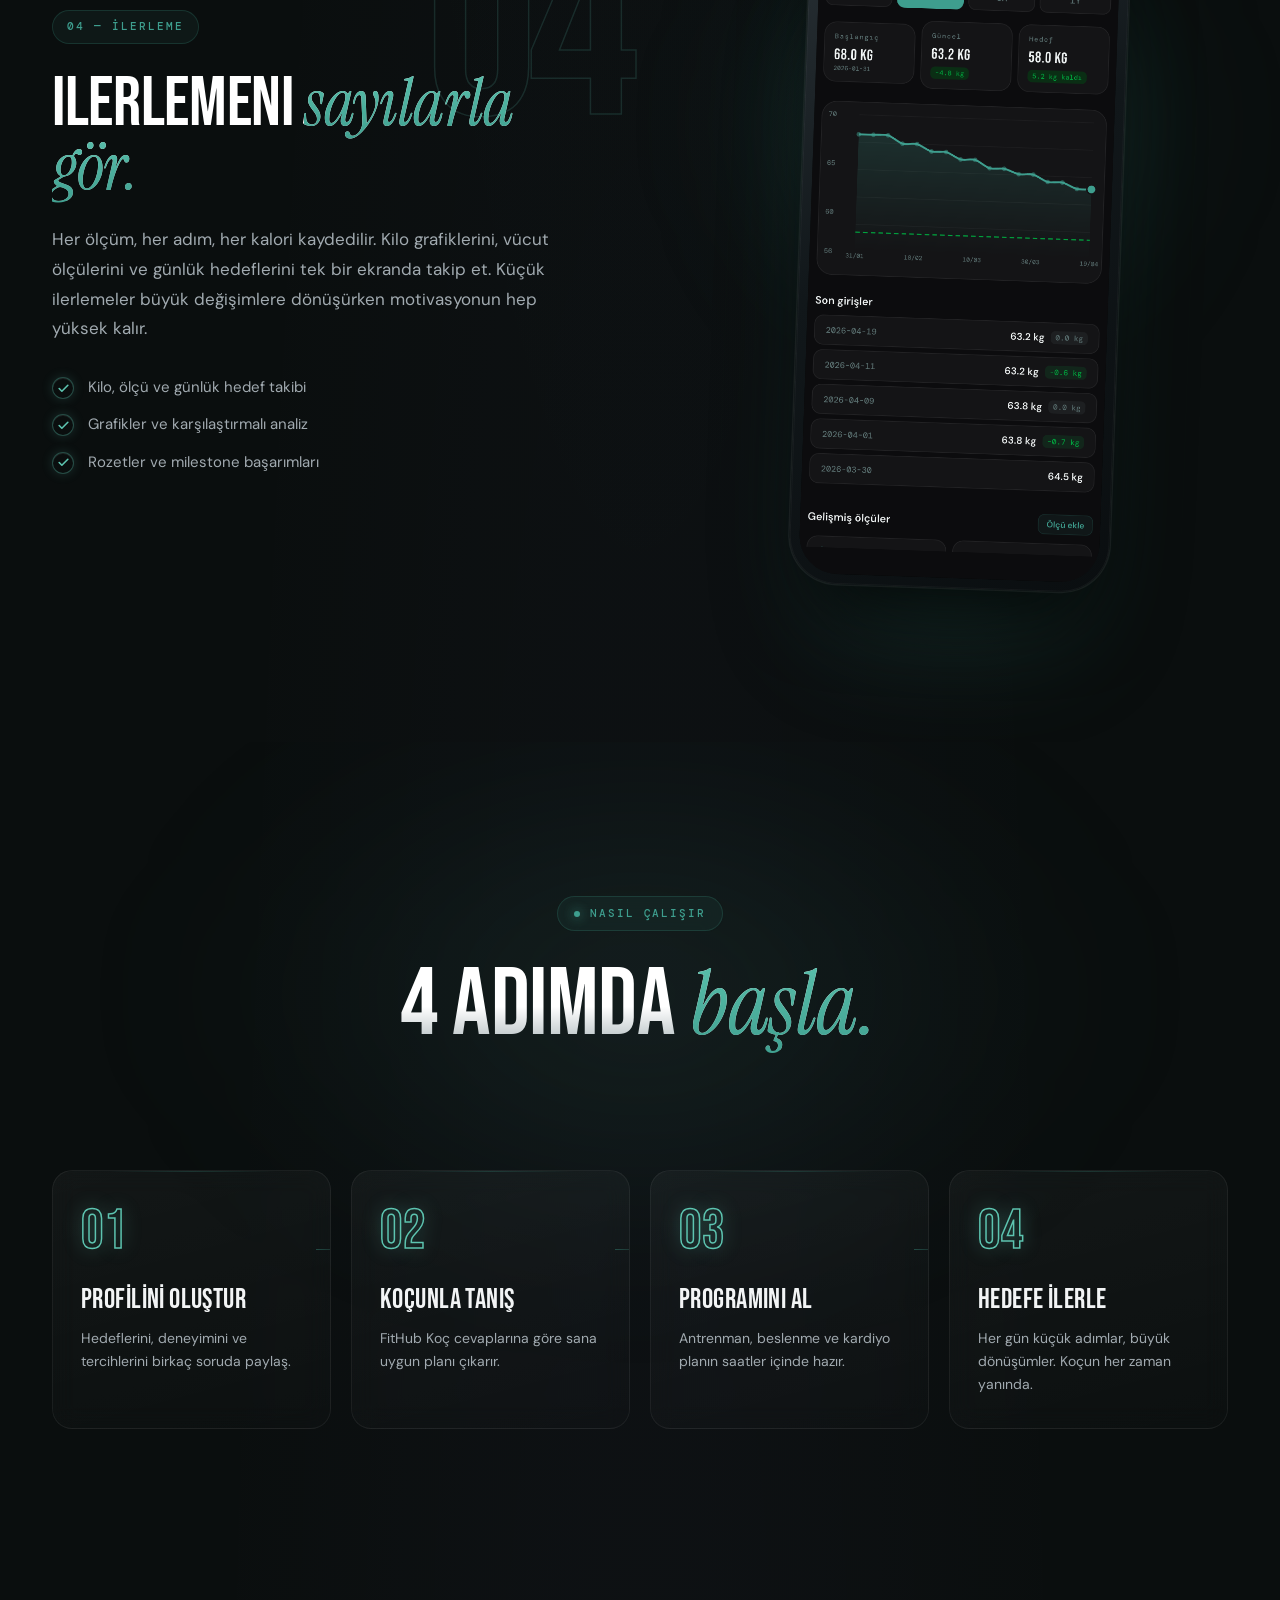
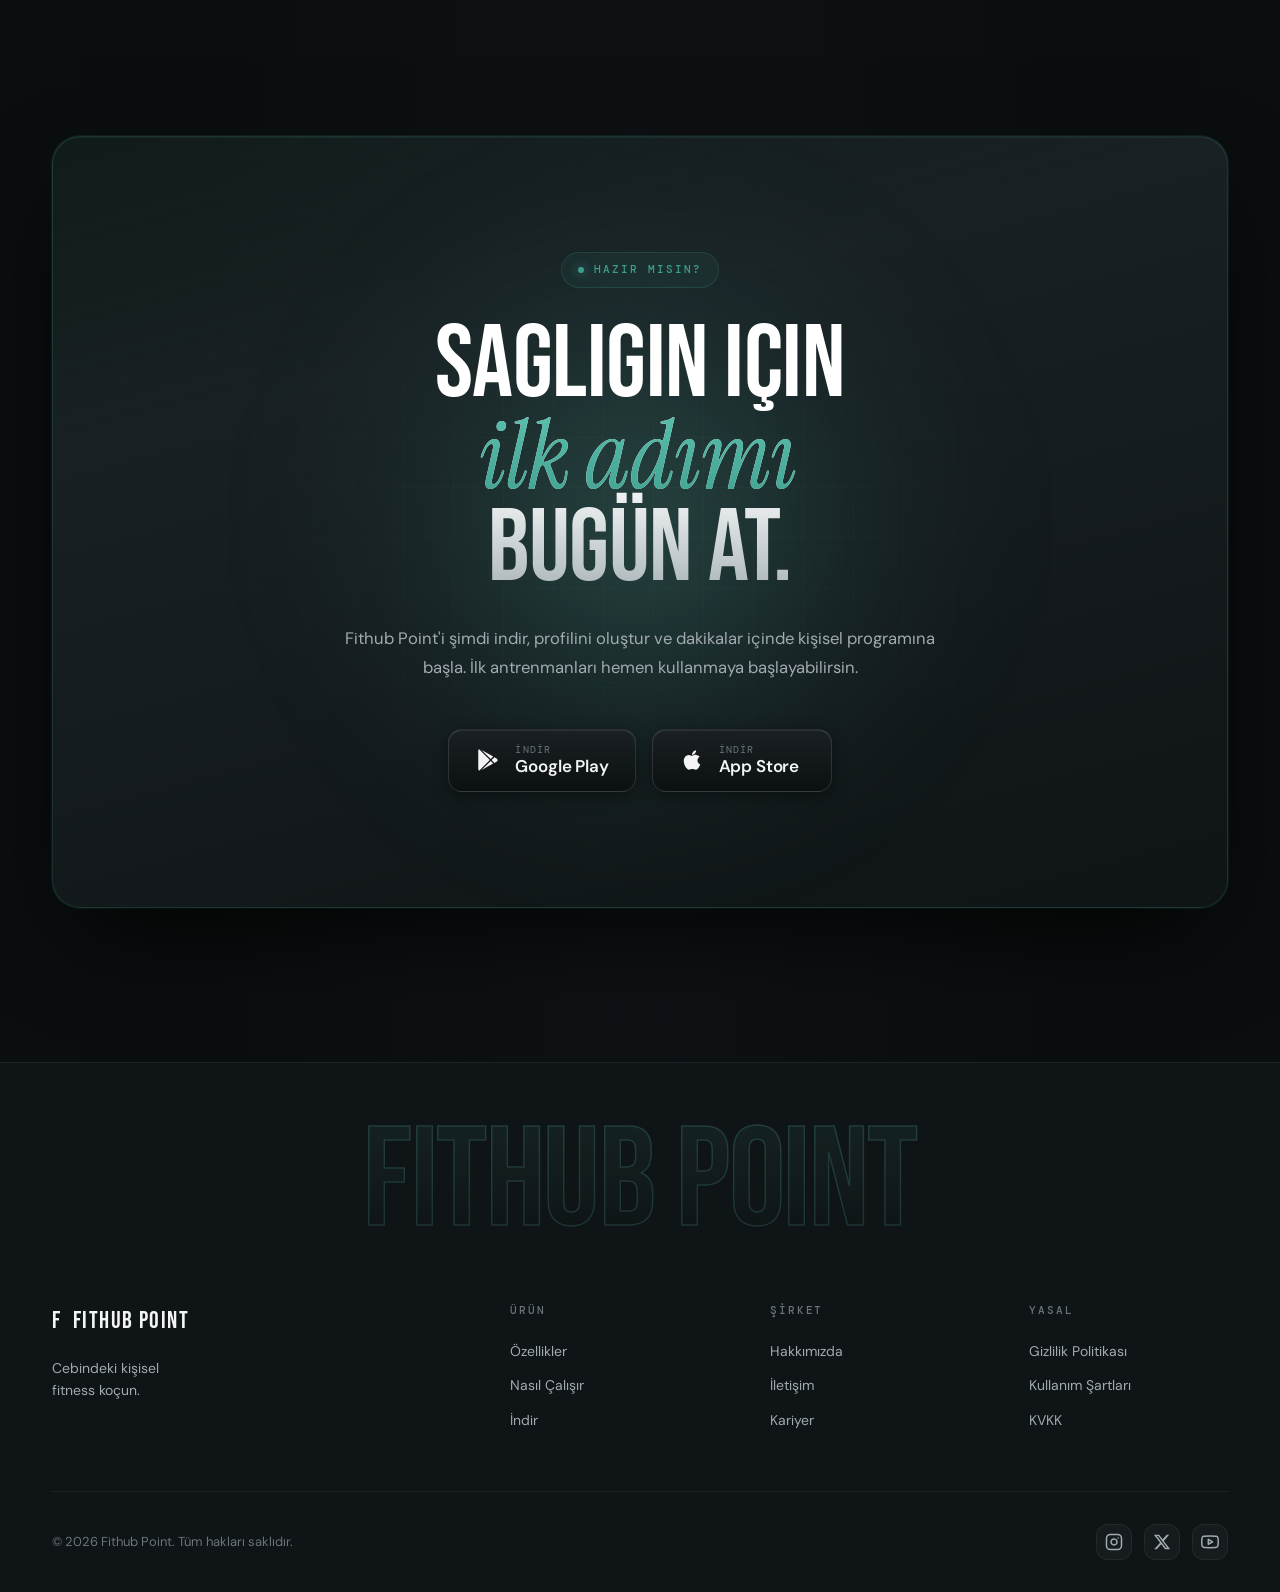
==== commit ec60171d: "Marka yazımı site: 'Fithub Point' (Eray kararı 25 Eki)" ====
--- a/index.html
+++ b/index.html
@@ -3,17 +3,17 @@
 <head>
   <meta charset="UTF-8" />
   <meta name="viewport" content="width=device-width, initial-scale=1.0, viewport-fit=cover" />
-  <title>FitHub Point — Cebindeki kişisel fitness koçun</title>
+  <title>Fithub Point — Cebindeki kişisel fitness koçun</title>
   <meta name="description" content="Kişiye özel antrenman, beslenme ve kardiyo programları. Yapay zekâ koçun FitHub Koç 7/24 yanında: programını yazar, sorularını cevaplar, ilerlemeni takip eder — hepsi tek uygulamada." />
   <meta name="theme-color" content="#0A0E0E" />
 
   <!-- Open Graph -->
   <meta property="og:type" content="website" />
-  <meta property="og:title" content="FitHub Point — Cebindeki kişisel fitness koçun" />
+  <meta property="og:title" content="Fithub Point — Cebindeki kişisel fitness koçun" />
   <meta property="og:description" content="Kişiye özel antrenman ve beslenme programları, 7/24 yanında olan yapay zekâ koç FitHub Koç." />
   <meta property="og:locale" content="tr_TR" />
   <meta property="og:url" content="https://fithubpoint.com/" />
-  <meta property="og:site_name" content="FitHub Point" />
+  <meta property="og:site_name" content="Fithub Point" />
   <meta property="og:image" content="https://fithubpoint.com/assets/screens/home.png" />
   <meta name="twitter:card" content="summary_large_image" />
   <link rel="canonical" href="https://fithubpoint.com/" />
@@ -26,7 +26,7 @@
     "@graph": [
       {
         "@type": "MobileApplication",
-        "name": "FitHub Point",
+        "name": "Fithub Point",
         "operatingSystem": "Android, iOS",
         "applicationCategory": "HealthApplication",
         "inLanguage": "tr",
@@ -38,7 +38,7 @@
       },
       {
         "@type": "Organization",
-        "name": "FitHub Point",
+        "name": "Fithub Point",
         "url": "https://fithubpoint.com/",
         "logo": "https://fithubpoint.com/assets/logo.png",
         "email": "destek@fithubpoint.com"
@@ -61,9 +61,9 @@
   <!-- ─── NAV ───────────────────────────────────────────── -->
   <header class="nav" id="nav">
     <div class="nav__inner container">
-      <a href="#top" class="nav__brand" aria-label="FitHub Point anasayfa">
-        <img src="assets/logo.png" alt="FitHub Point" class="nav__logo-img" width="38" height="38" />
-        <span class="nav__logo-text" lang="en">FitHub Point</span>
+      <a href="#top" class="nav__brand" aria-label="Fithub Point anasayfa">
+        <img src="assets/logo.png" alt="Fithub Point" class="nav__logo-img" width="38" height="38" />
+        <span class="nav__logo-text" lang="en">Fithub Point</span>
       </a>
 
       <nav class="nav__links" aria-label="Ana navigasyon">
@@ -229,7 +229,7 @@
   <section class="trust">
     <div class="container">
       <p class="trust__label">
-        <span>FitHub Point ile elde ettiklerin</span>
+        <span>Fithub Point ile elde ettiklerin</span>
       </p>
       <div class="trust__grid">
         <div class="trust__item" data-reveal>
@@ -275,7 +275,7 @@
         </h2>
         <p class="section-head__subtitle">
           Onboarding'den ilerleme takibine. Antrenman'dan beslenmeye.
-          FitHub Point seninle her adımda.
+          Fithub Point seninle her adımda.
         </p>
       </header>
 
@@ -283,14 +283,14 @@
       <div class="feature feature--right" data-theme="teal" data-reveal>
         <div class="feature__phone">
           <div class="phone phone--tilt-left">
-            <img src="assets/screens/onboarding.png" alt="FitHub Point onboarding ekranı: hedef seçimi" />
+            <img src="assets/screens/onboarding.png" alt="Fithub Point onboarding ekranı: hedef seçimi" />
           </div>
         </div>
         <div class="feature__content">
           <span class="feature__index">01 — Onboarding</span>
           <h3 class="feature__title">Hedeflerine göre <em>tamamen sana özel.</em></h3>
           <p class="feature__desc">
-            Birkaç soruya cevap ver, FitHub Point kim olduğunu, nereye gitmek istediğini ve nasıl çalıştığını öğrensin.
+            Birkaç soruya cevap ver, Fithub Point kim olduğunu, nereye gitmek istediğini ve nasıl çalıştığını öğrensin.
             Kas geliştirme, kilo verme veya formda kalma — hangi hedefi seçersen seç,
             programın seni o noktaya götürmek için tasarlanır.
           </p>
@@ -444,7 +444,7 @@
             bugün at.
           </h2>
           <p class="cta__subtitle">
-            FitHub Point'i şimdi indir, profilini oluştur ve dakikalar içinde kişisel programına başla.
+            Fithub Point'i şimdi indir, profilini oluştur ve dakikalar içinde kişisel programına başla.
             İlk antrenmanları hemen kullanmaya başlayabilirsin.
           </p>
           <div class="cta__buttons">
@@ -479,7 +479,7 @@
         <div class="footer__brand">
           <div class="nav__brand">
             <span class="nav__logo-mark">F</span>
-            <span class="nav__logo-text" lang="en">FitHub Point</span>
+            <span class="nav__logo-text" lang="en">Fithub Point</span>
           </div>
           <p class="footer__tagline">
             Cebindeki kişisel<br/>fitness koçun.
@@ -509,7 +509,7 @@
       </div>
 
       <div class="footer__bottom">
-        <p>© 2026 FitHub Point. Tüm hakları saklıdır.</p>
+        <p>© 2026 Fithub Point. Tüm hakları saklıdır.</p>
         <div class="footer__social">
           <a href="#" aria-label="Instagram">
             <svg width="18" height="18" viewBox="0 0 24 24" fill="none" stroke="currentColor" stroke-width="2" stroke-linecap="round" stroke-linejoin="round"><rect x="2" y="2" width="20" height="20" rx="5" ry="5"/><path d="M16 11.37A4 4 0 1 1 12.63 8 4 4 0 0 1 16 11.37z"/><line x1="17.5" y1="6.5" x2="17.51" y2="6.5"/></svg>
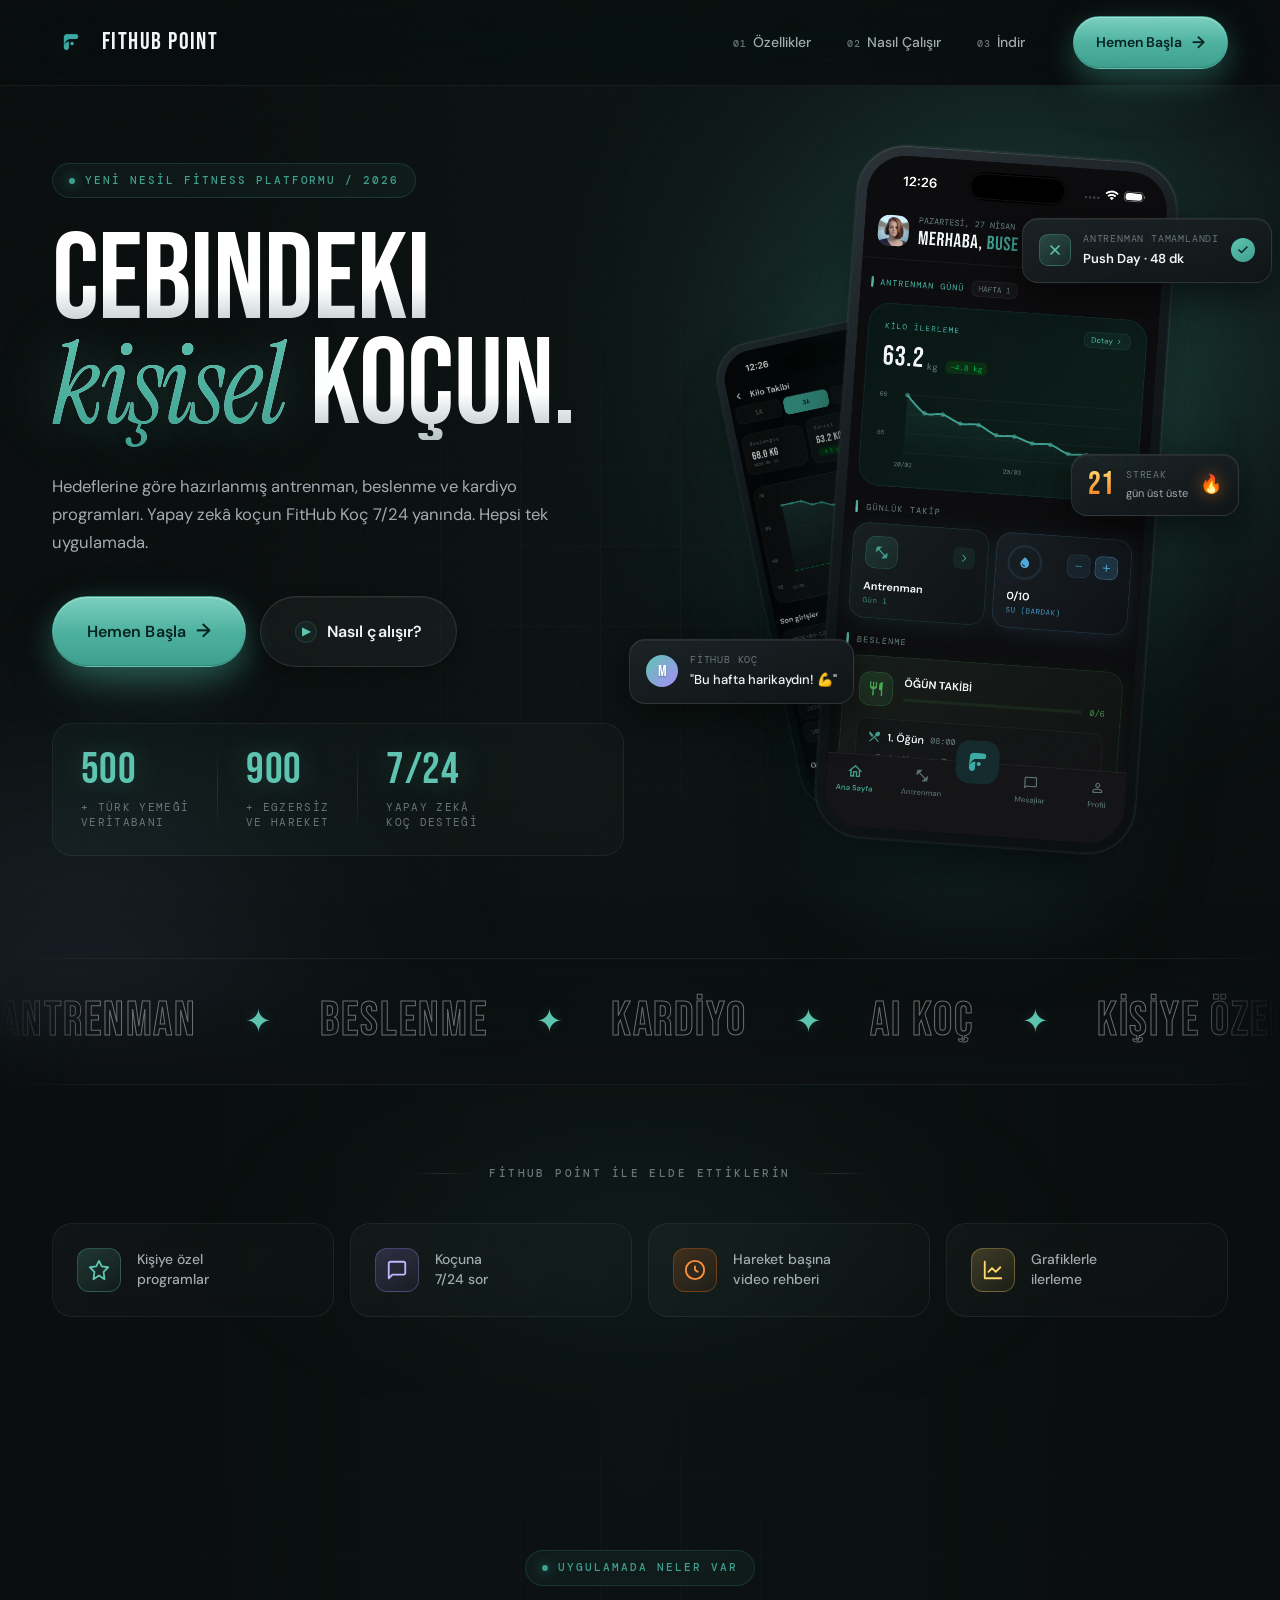
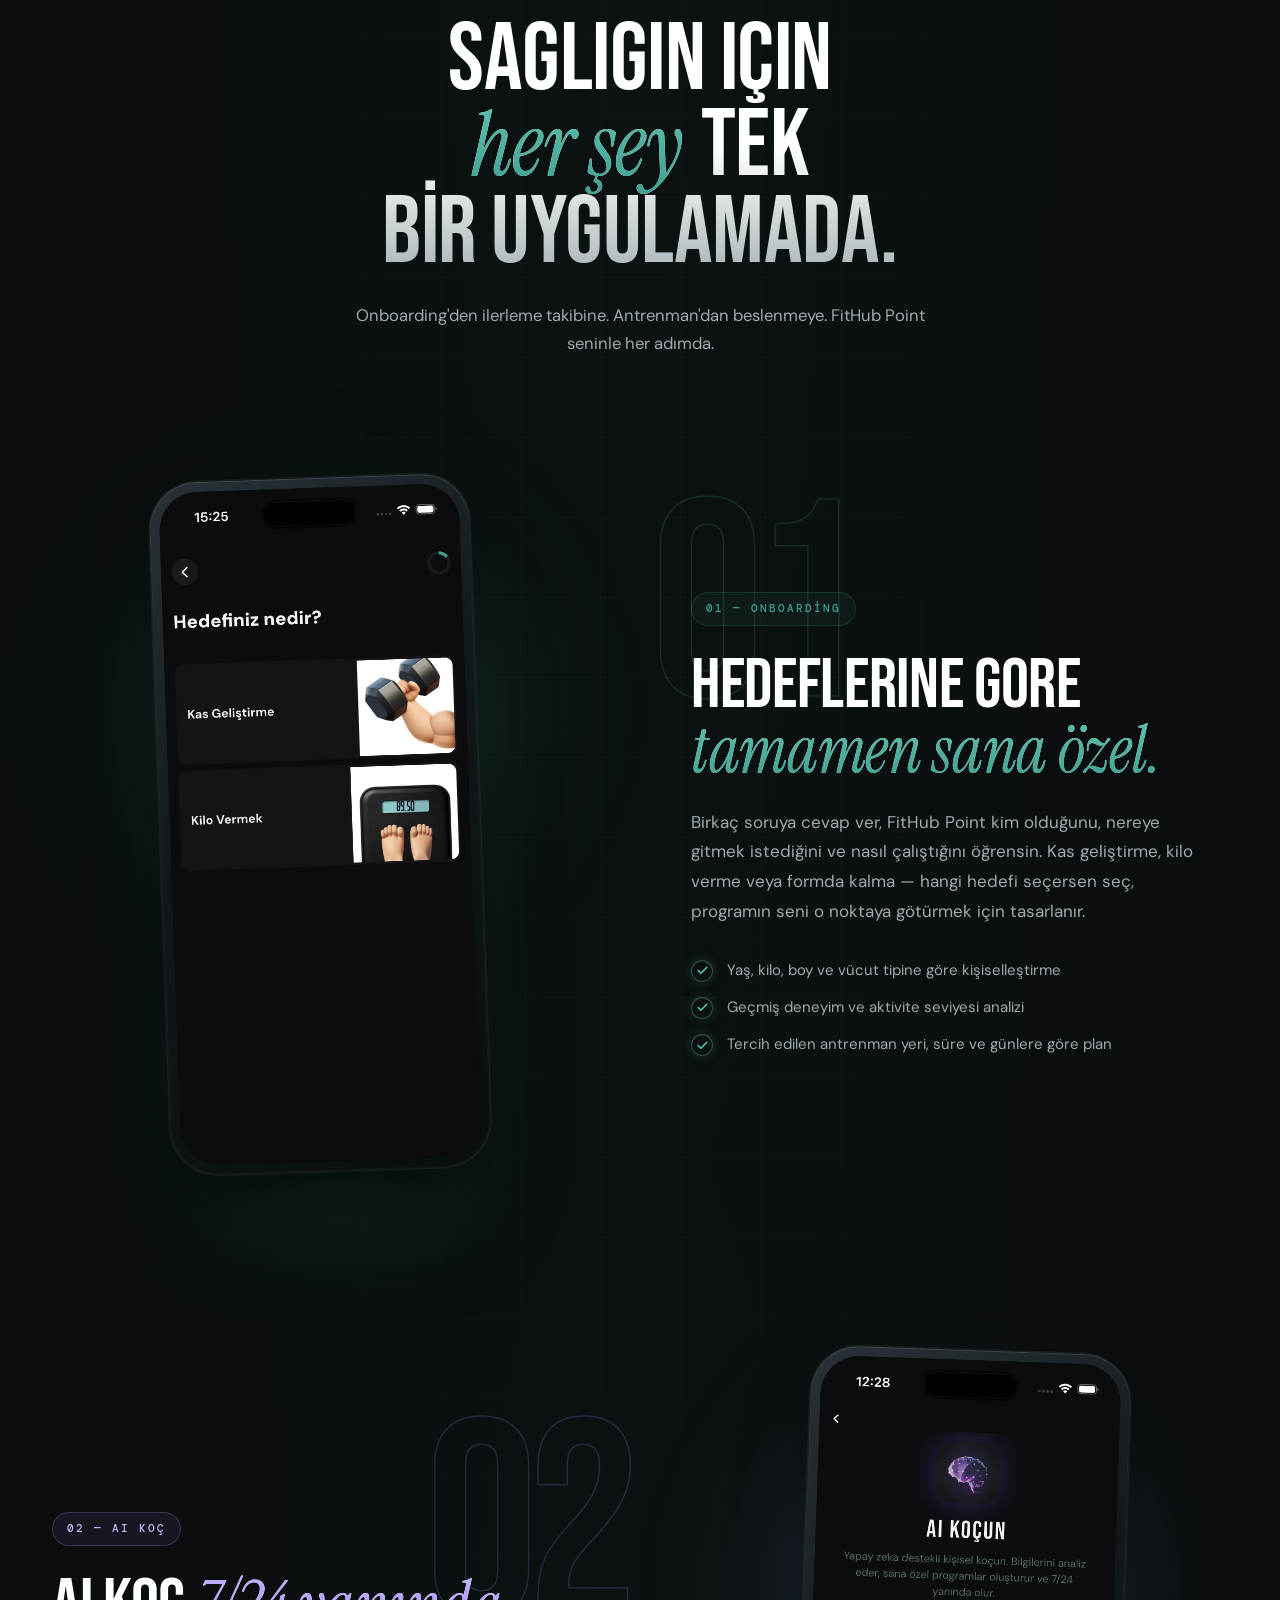
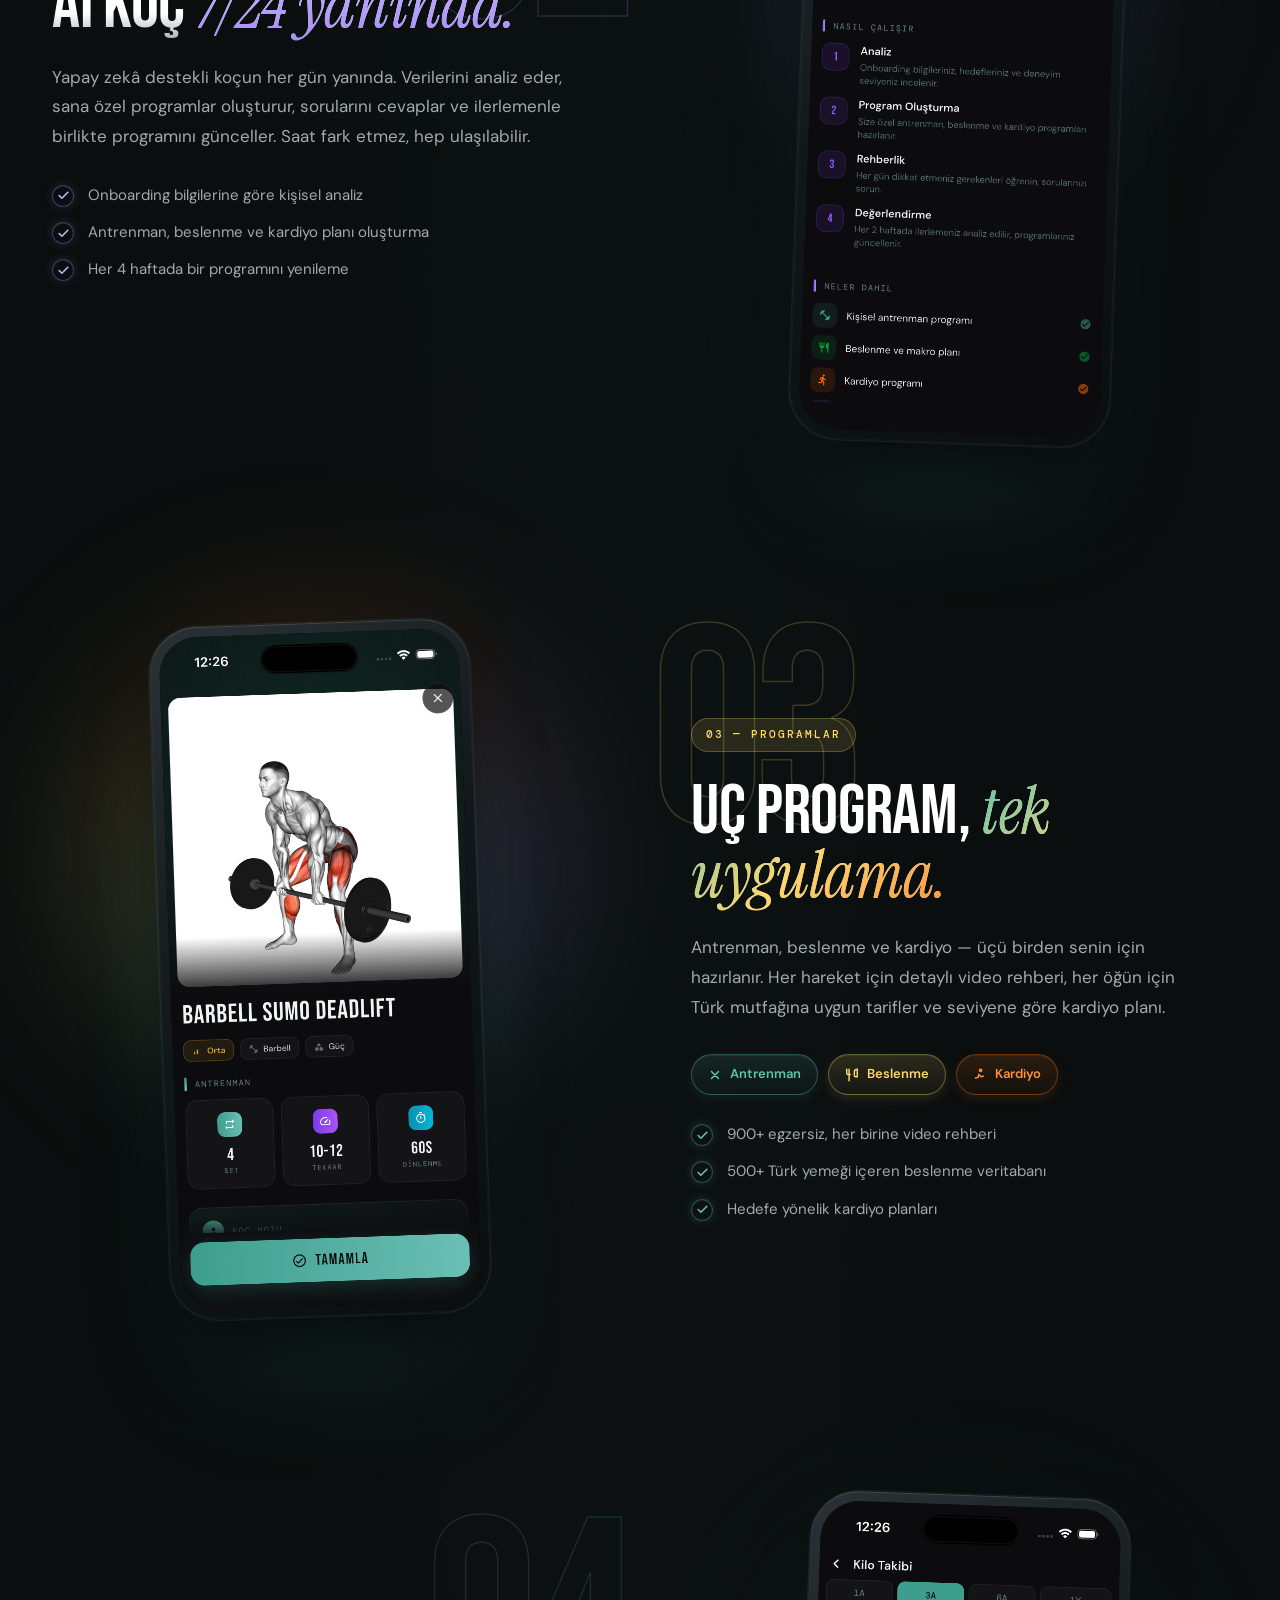
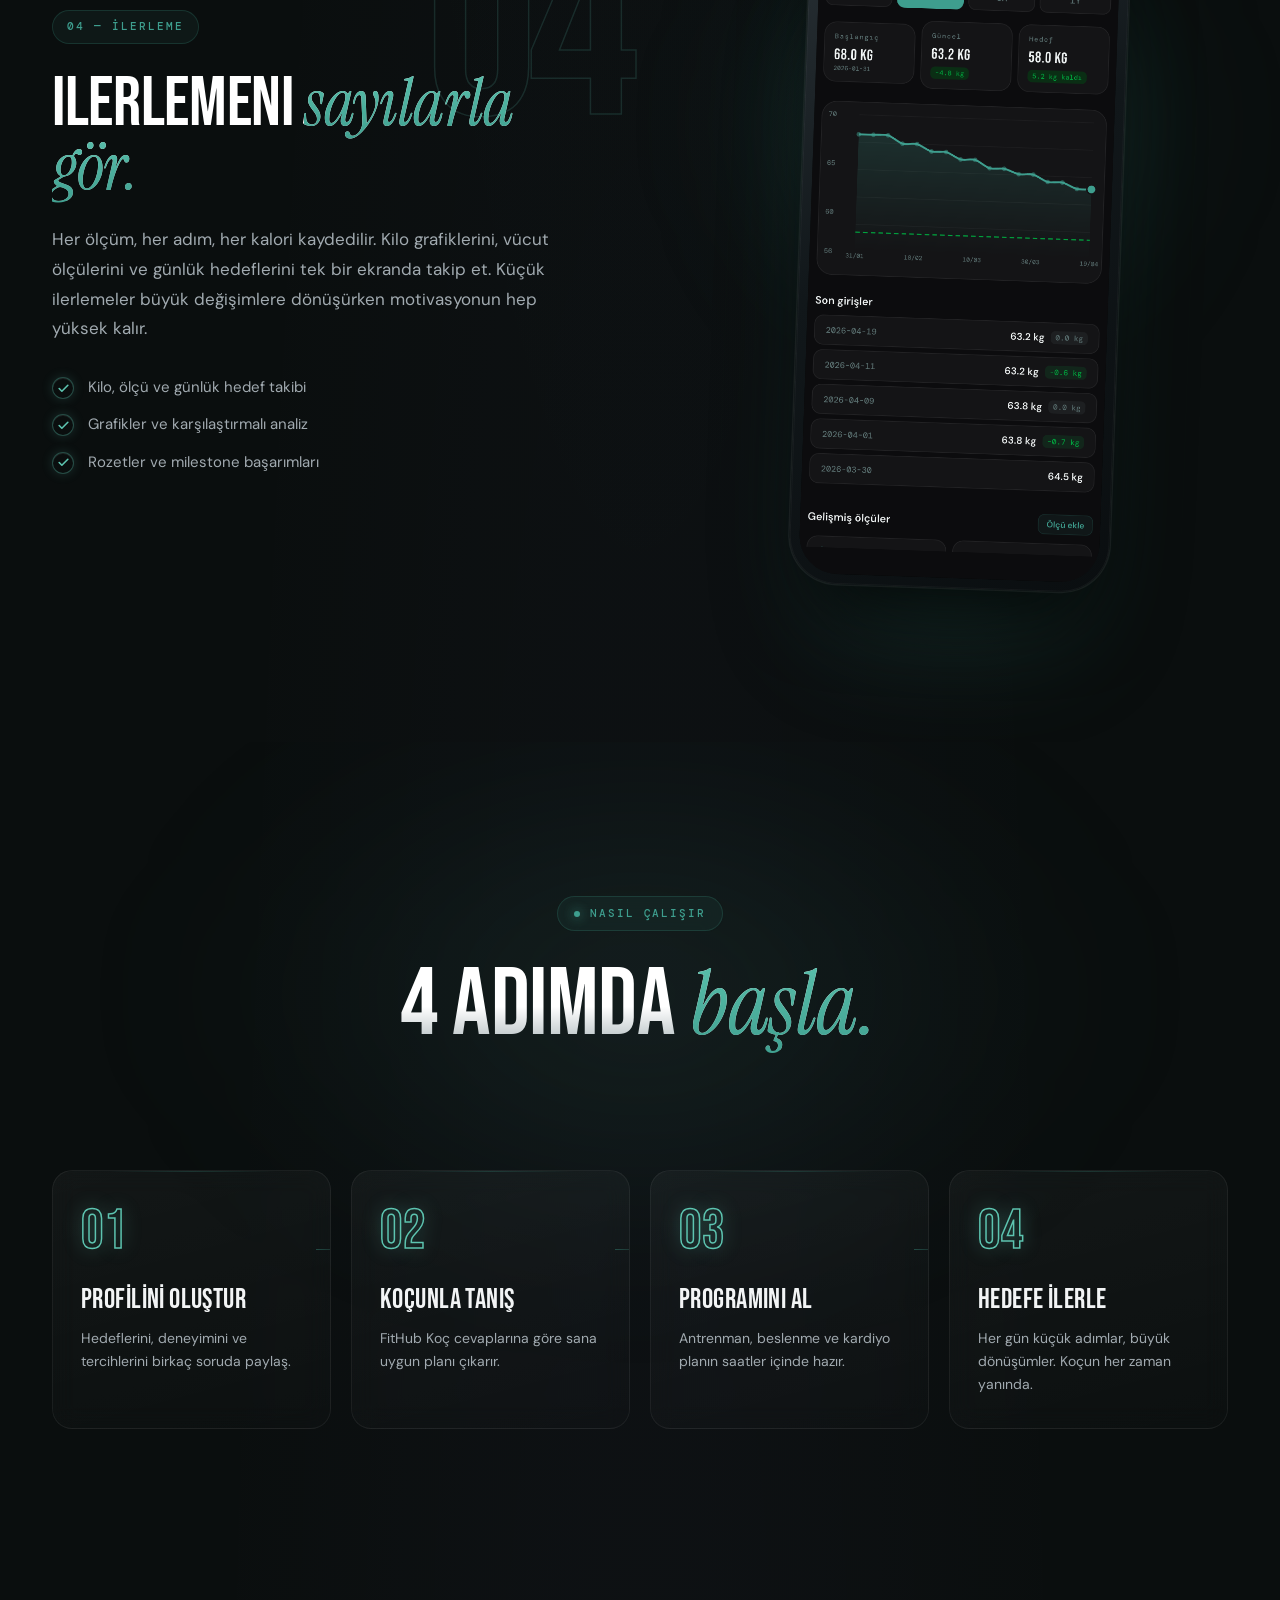
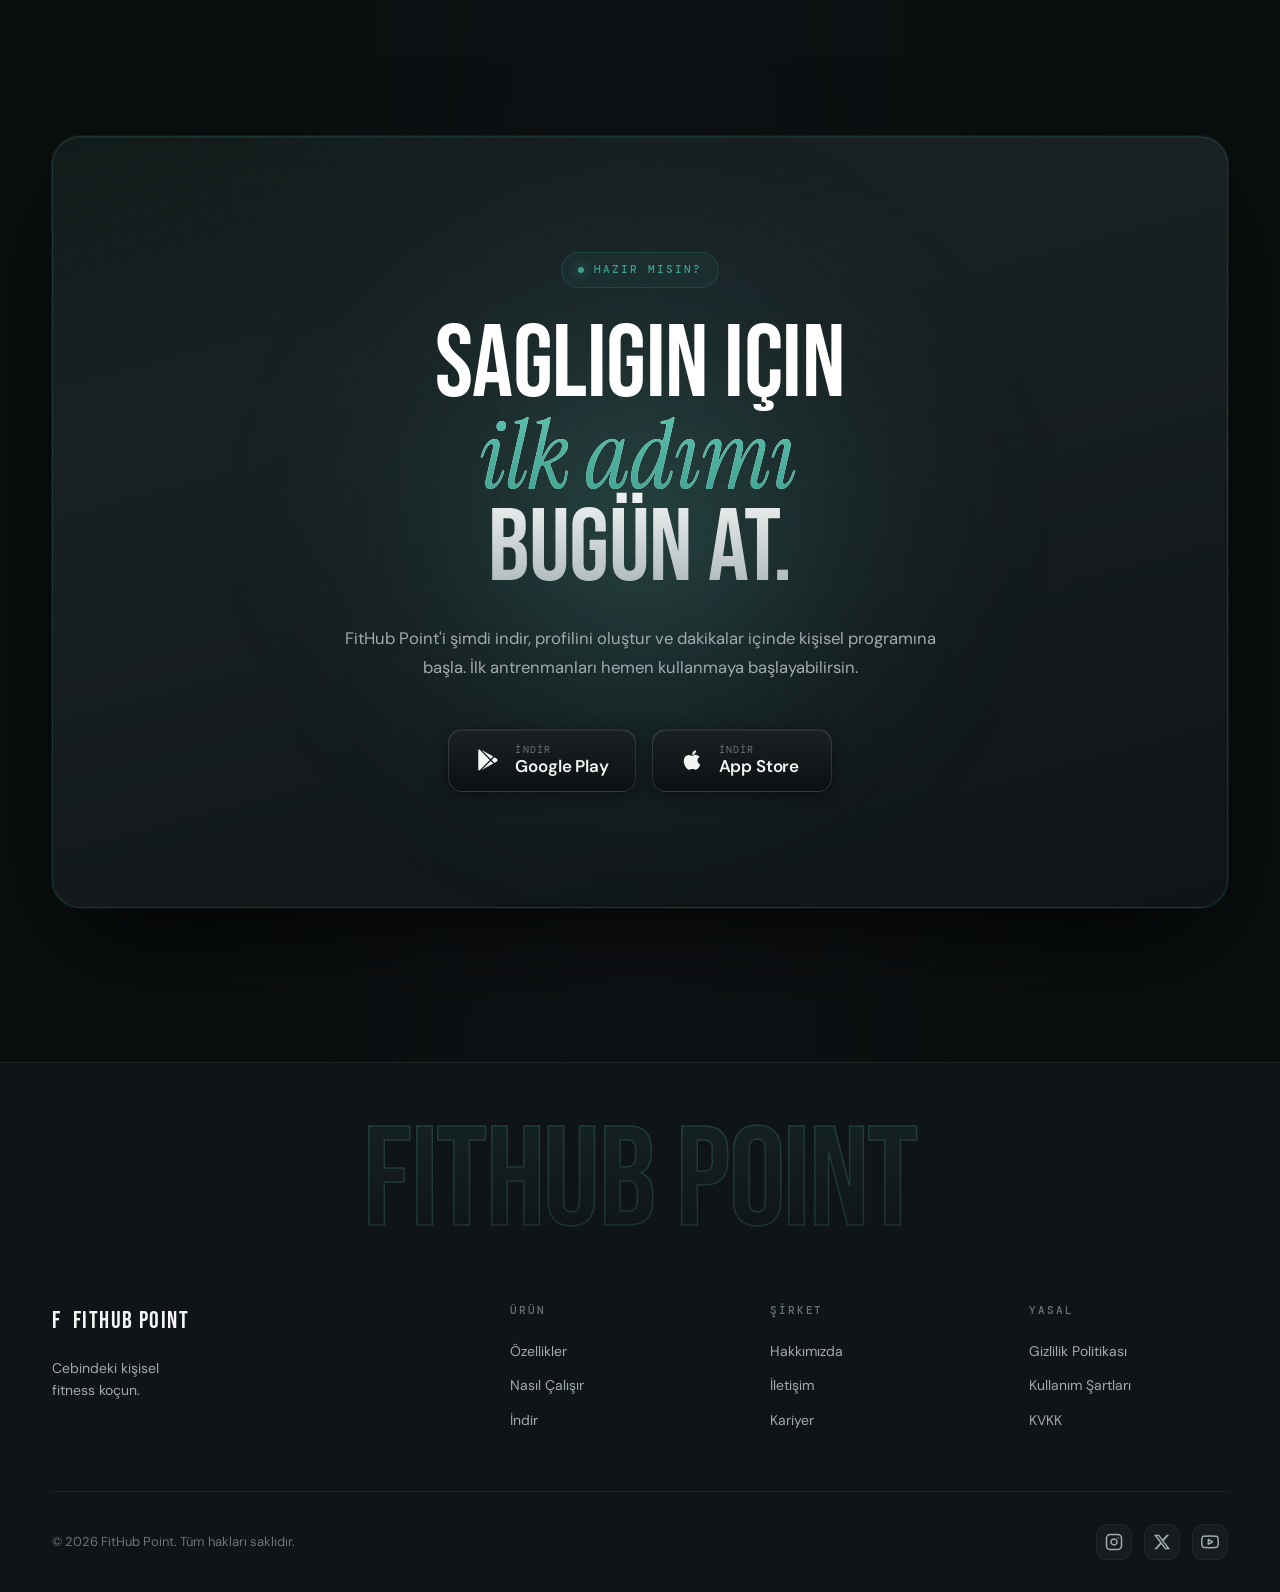
==== commit a08d075c: "Nedim dalı: davet sayfası (/app/davet/<KOD>), App Store bağlantısı, robots/sitemap/schema; gerçek ko" ====
--- a/index.html
+++ b/index.html
@@ -3,17 +3,17 @@
 <head>
   <meta charset="UTF-8" />
   <meta name="viewport" content="width=device-width, initial-scale=1.0, viewport-fit=cover" />
-  <title>Fithub Point — Cebindeki kişisel fitness koçun</title>
+  <title>FitHub Point — Cebindeki kişisel fitness koçun</title>
   <meta name="description" content="Kişiye özel antrenman, beslenme ve kardiyo programları. Yapay zekâ koçun FitHub Koç 7/24 yanında: programını yazar, sorularını cevaplar, ilerlemeni takip eder — hepsi tek uygulamada." />
   <meta name="theme-color" content="#0A0E0E" />
 
   <!-- Open Graph -->
   <meta property="og:type" content="website" />
-  <meta property="og:title" content="Fithub Point — Cebindeki kişisel fitness koçun" />
+  <meta property="og:title" content="FitHub Point — Cebindeki kişisel fitness koçun" />
   <meta property="og:description" content="Kişiye özel antrenman ve beslenme programları, 7/24 yanında olan yapay zekâ koç FitHub Koç." />
   <meta property="og:locale" content="tr_TR" />
   <meta property="og:url" content="https://fithubpoint.com/" />
-  <meta property="og:site_name" content="Fithub Point" />
+  <meta property="og:site_name" content="FitHub Point" />
   <meta property="og:image" content="https://fithubpoint.com/assets/screens/home.png" />
   <meta name="twitter:card" content="summary_large_image" />
   <link rel="canonical" href="https://fithubpoint.com/" />
@@ -26,7 +26,7 @@
     "@graph": [
       {
         "@type": "MobileApplication",
-        "name": "Fithub Point",
+        "name": "FitHub Point",
         "operatingSystem": "Android, iOS",
         "applicationCategory": "HealthApplication",
         "inLanguage": "tr",
@@ -38,7 +38,7 @@
       },
       {
         "@type": "Organization",
-        "name": "Fithub Point",
+        "name": "FitHub Point",
         "url": "https://fithubpoint.com/",
         "logo": "https://fithubpoint.com/assets/logo.png",
         "email": "destek@fithubpoint.com"
@@ -61,9 +61,9 @@
   <!-- ─── NAV ───────────────────────────────────────────── -->
   <header class="nav" id="nav">
     <div class="nav__inner container">
-      <a href="#top" class="nav__brand" aria-label="Fithub Point anasayfa">
-        <img src="assets/logo.png" alt="Fithub Point" class="nav__logo-img" width="38" height="38" />
-        <span class="nav__logo-text" lang="en">Fithub Point</span>
+      <a href="#top" class="nav__brand" aria-label="FitHub Point anasayfa">
+        <img src="assets/logo.png" alt="FitHub Point" class="nav__logo-img" width="38" height="38" />
+        <span class="nav__logo-text" lang="en">FitHub Point</span>
       </a>
 
       <nav class="nav__links" aria-label="Ana navigasyon">
@@ -229,7 +229,7 @@
   <section class="trust">
     <div class="container">
       <p class="trust__label">
-        <span>Fithub Point ile elde ettiklerin</span>
+        <span>FitHub Point ile elde ettiklerin</span>
       </p>
       <div class="trust__grid">
         <div class="trust__item" data-reveal>
@@ -275,7 +275,7 @@
         </h2>
         <p class="section-head__subtitle">
           Onboarding'den ilerleme takibine. Antrenman'dan beslenmeye.
-          Fithub Point seninle her adımda.
+          FitHub Point seninle her adımda.
         </p>
       </header>
 
@@ -283,14 +283,14 @@
       <div class="feature feature--right" data-theme="teal" data-reveal>
         <div class="feature__phone">
           <div class="phone phone--tilt-left">
-            <img src="assets/screens/onboarding.png" alt="Fithub Point onboarding ekranı: hedef seçimi" />
+            <img src="assets/screens/onboarding.png" alt="FitHub Point onboarding ekranı: hedef seçimi" />
           </div>
         </div>
         <div class="feature__content">
           <span class="feature__index">01 — Onboarding</span>
           <h3 class="feature__title">Hedeflerine göre <em>tamamen sana özel.</em></h3>
           <p class="feature__desc">
-            Birkaç soruya cevap ver, Fithub Point kim olduğunu, nereye gitmek istediğini ve nasıl çalıştığını öğrensin.
+            Birkaç soruya cevap ver, FitHub Point kim olduğunu, nereye gitmek istediğini ve nasıl çalıştığını öğrensin.
             Kas geliştirme, kilo verme veya formda kalma — hangi hedefi seçersen seç,
             programın seni o noktaya götürmek için tasarlanır.
           </p>
@@ -444,7 +444,7 @@
             bugün at.
           </h2>
           <p class="cta__subtitle">
-            Fithub Point'i şimdi indir, profilini oluştur ve dakikalar içinde kişisel programına başla.
+            FitHub Point'i şimdi indir, profilini oluştur ve dakikalar içinde kişisel programına başla.
             İlk antrenmanları hemen kullanmaya başlayabilirsin.
           </p>
           <div class="cta__buttons">
@@ -479,7 +479,7 @@
         <div class="footer__brand">
           <div class="nav__brand">
             <span class="nav__logo-mark">F</span>
-            <span class="nav__logo-text" lang="en">Fithub Point</span>
+            <span class="nav__logo-text" lang="en">FitHub Point</span>
           </div>
           <p class="footer__tagline">
             Cebindeki kişisel<br/>fitness koçun.
@@ -509,7 +509,7 @@
       </div>
 
       <div class="footer__bottom">
-        <p>© 2026 Fithub Point. Tüm hakları saklıdır.</p>
+        <p>© 2026 FitHub Point. Tüm hakları saklıdır.</p>
         <div class="footer__social">
           <a href="#" aria-label="Instagram">
             <svg width="18" height="18" viewBox="0 0 24 24" fill="none" stroke="currentColor" stroke-width="2" stroke-linecap="round" stroke-linejoin="round"><rect x="2" y="2" width="20" height="20" rx="5" ry="5"/><path d="M16 11.37A4 4 0 1 1 12.63 8 4 4 0 0 1 16 11.37z"/><line x1="17.5" y1="6.5" x2="17.51" y2="6.5"/></svg>
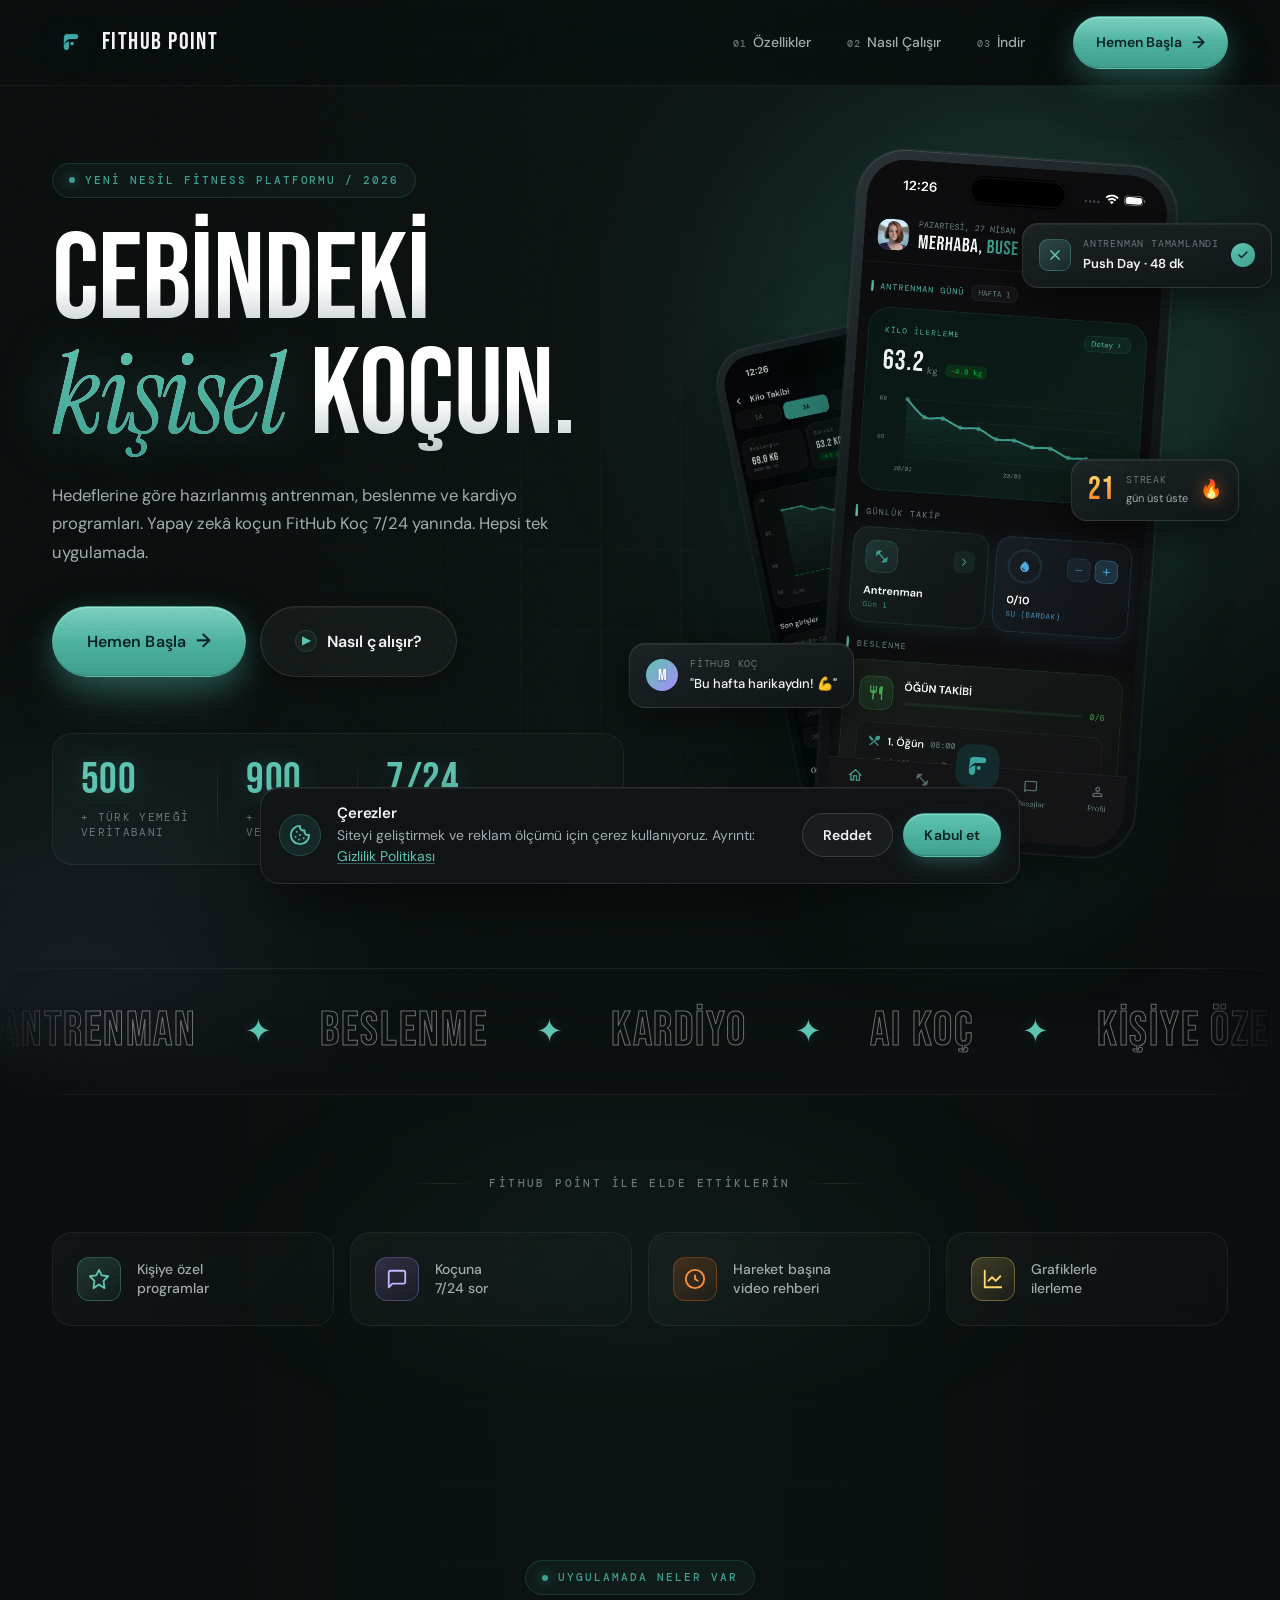
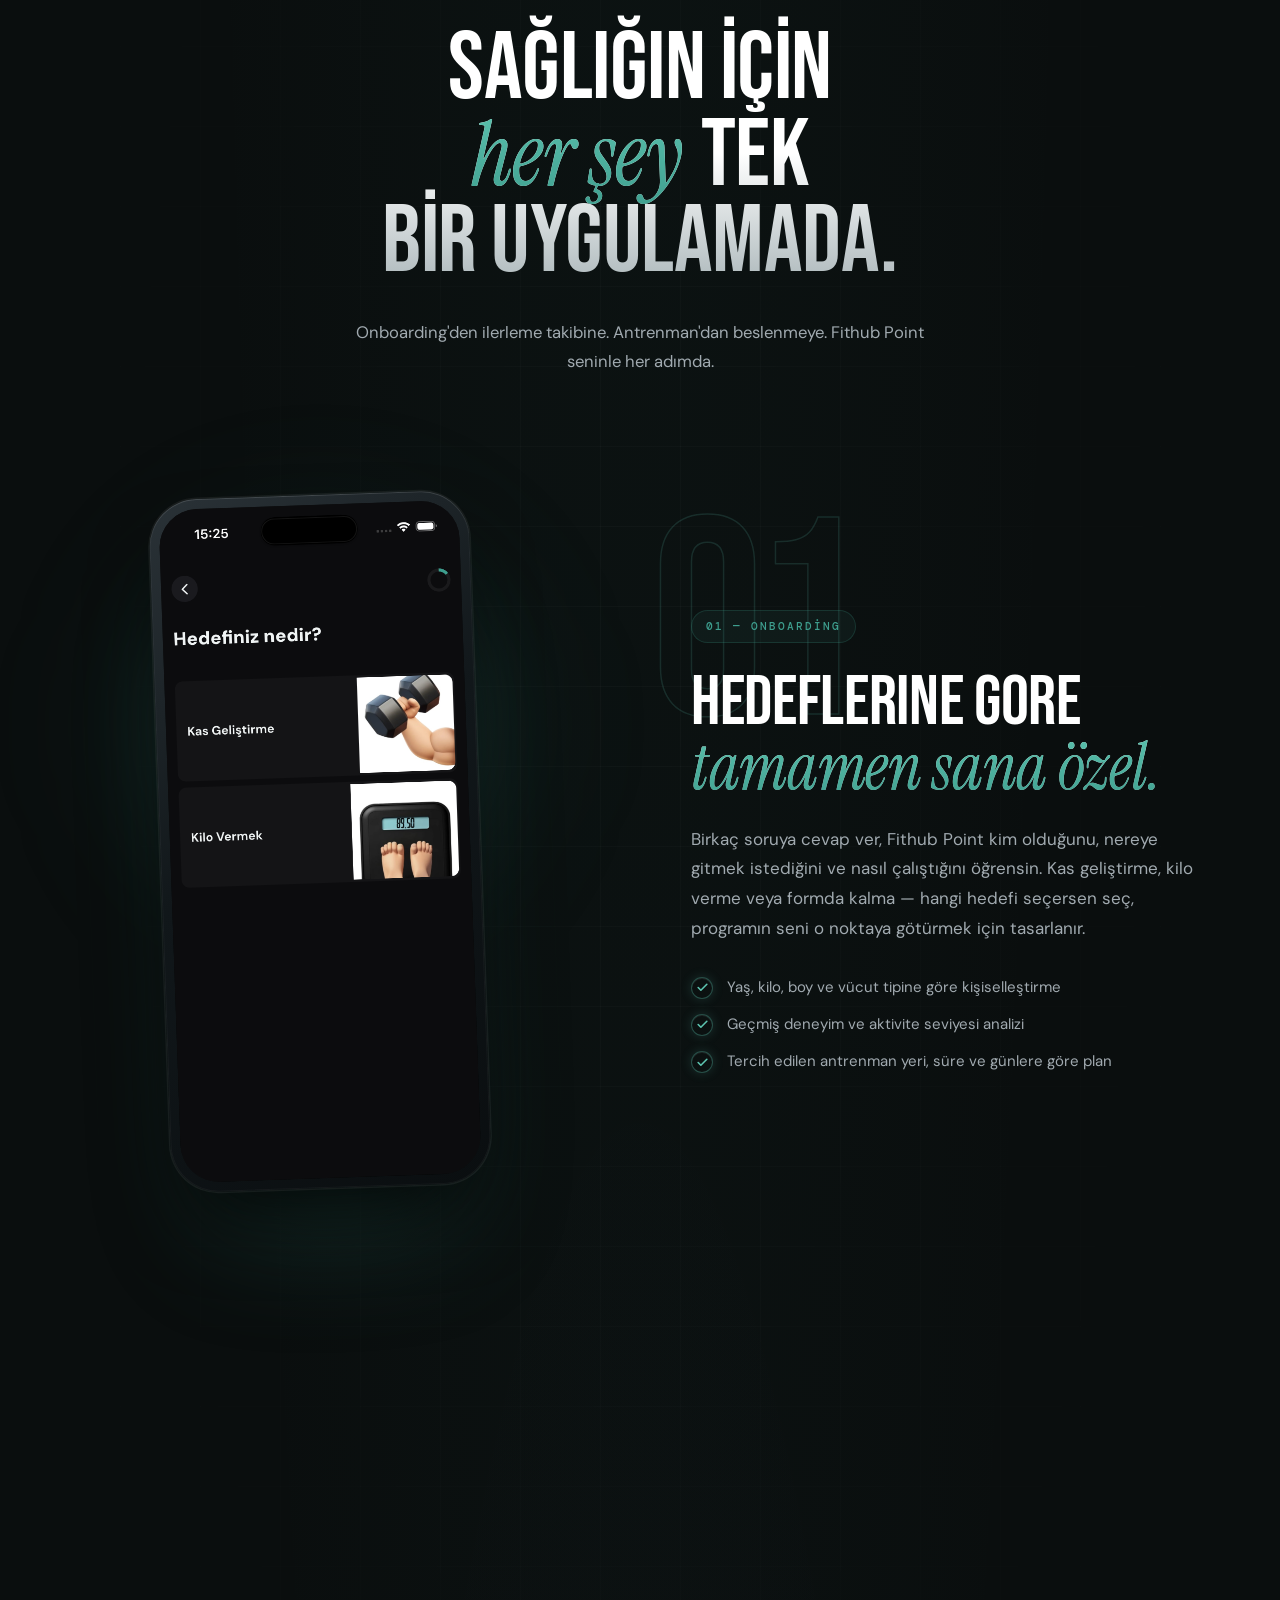
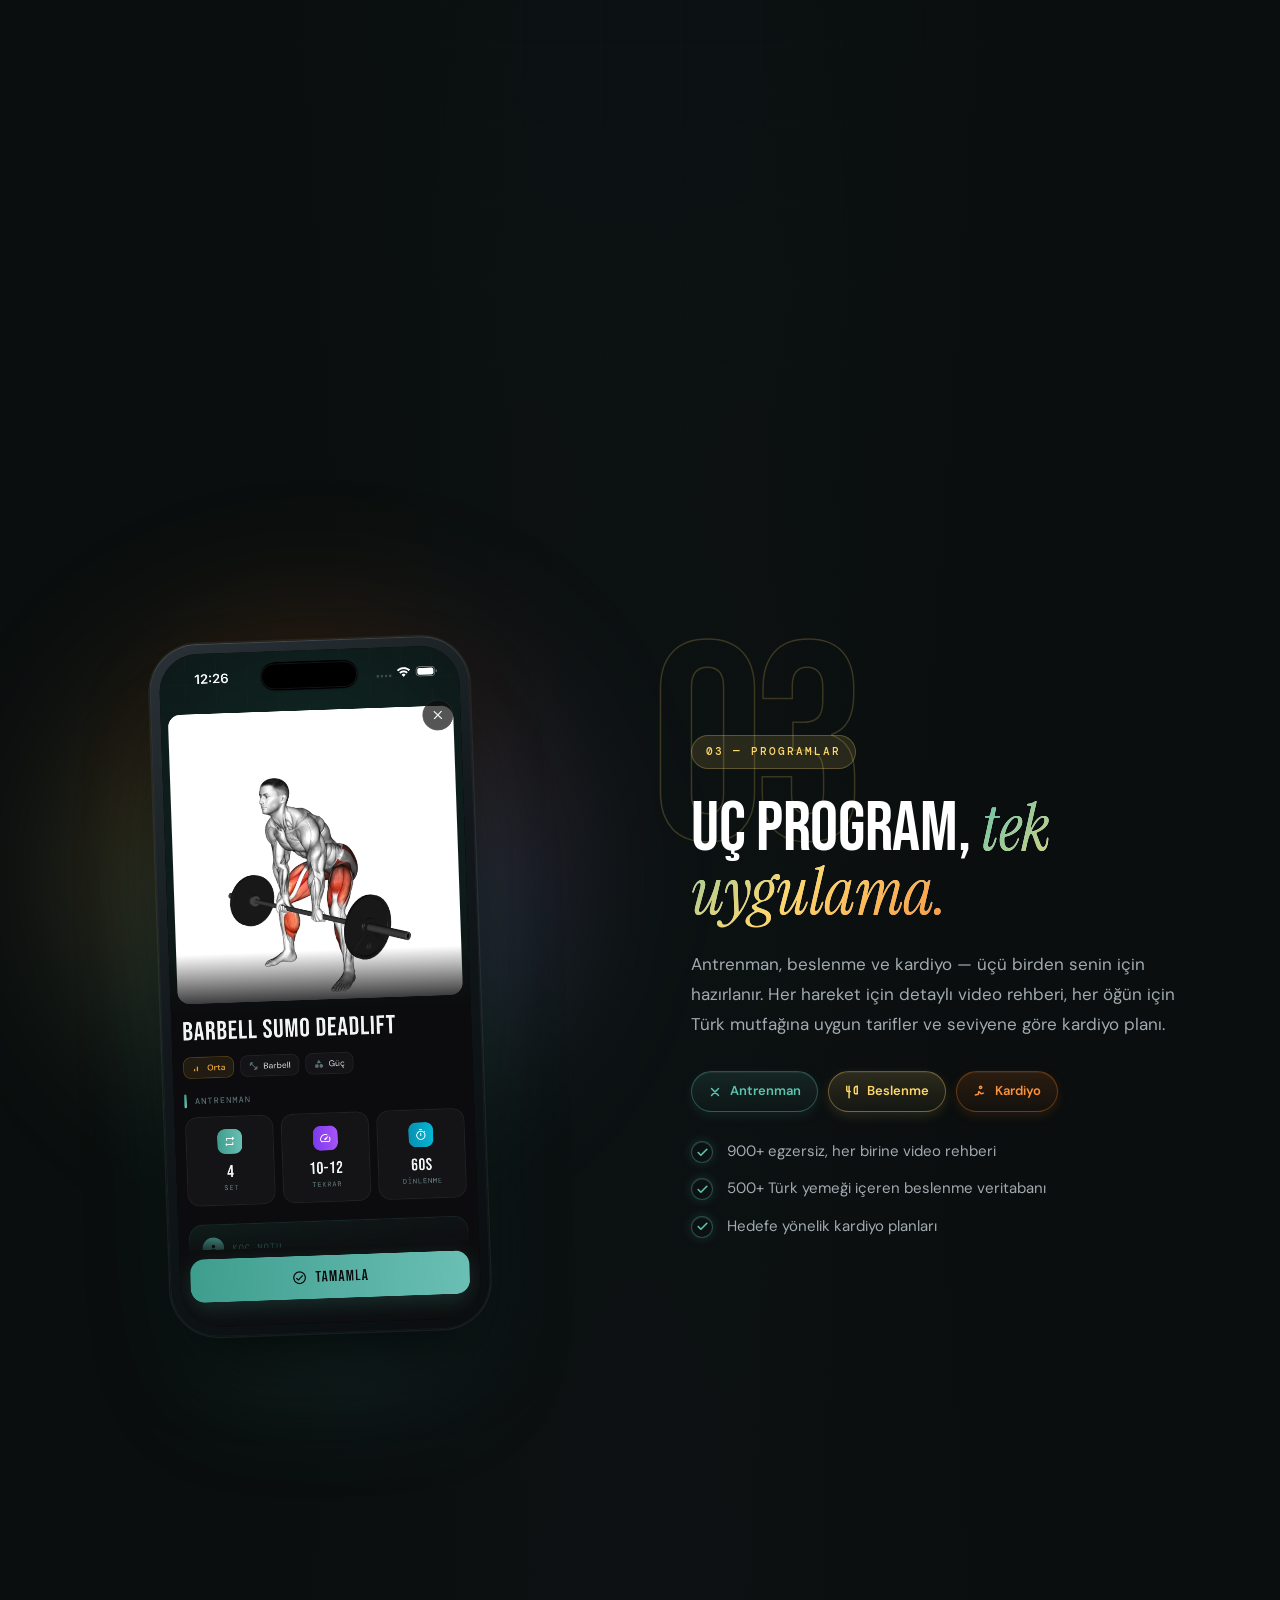
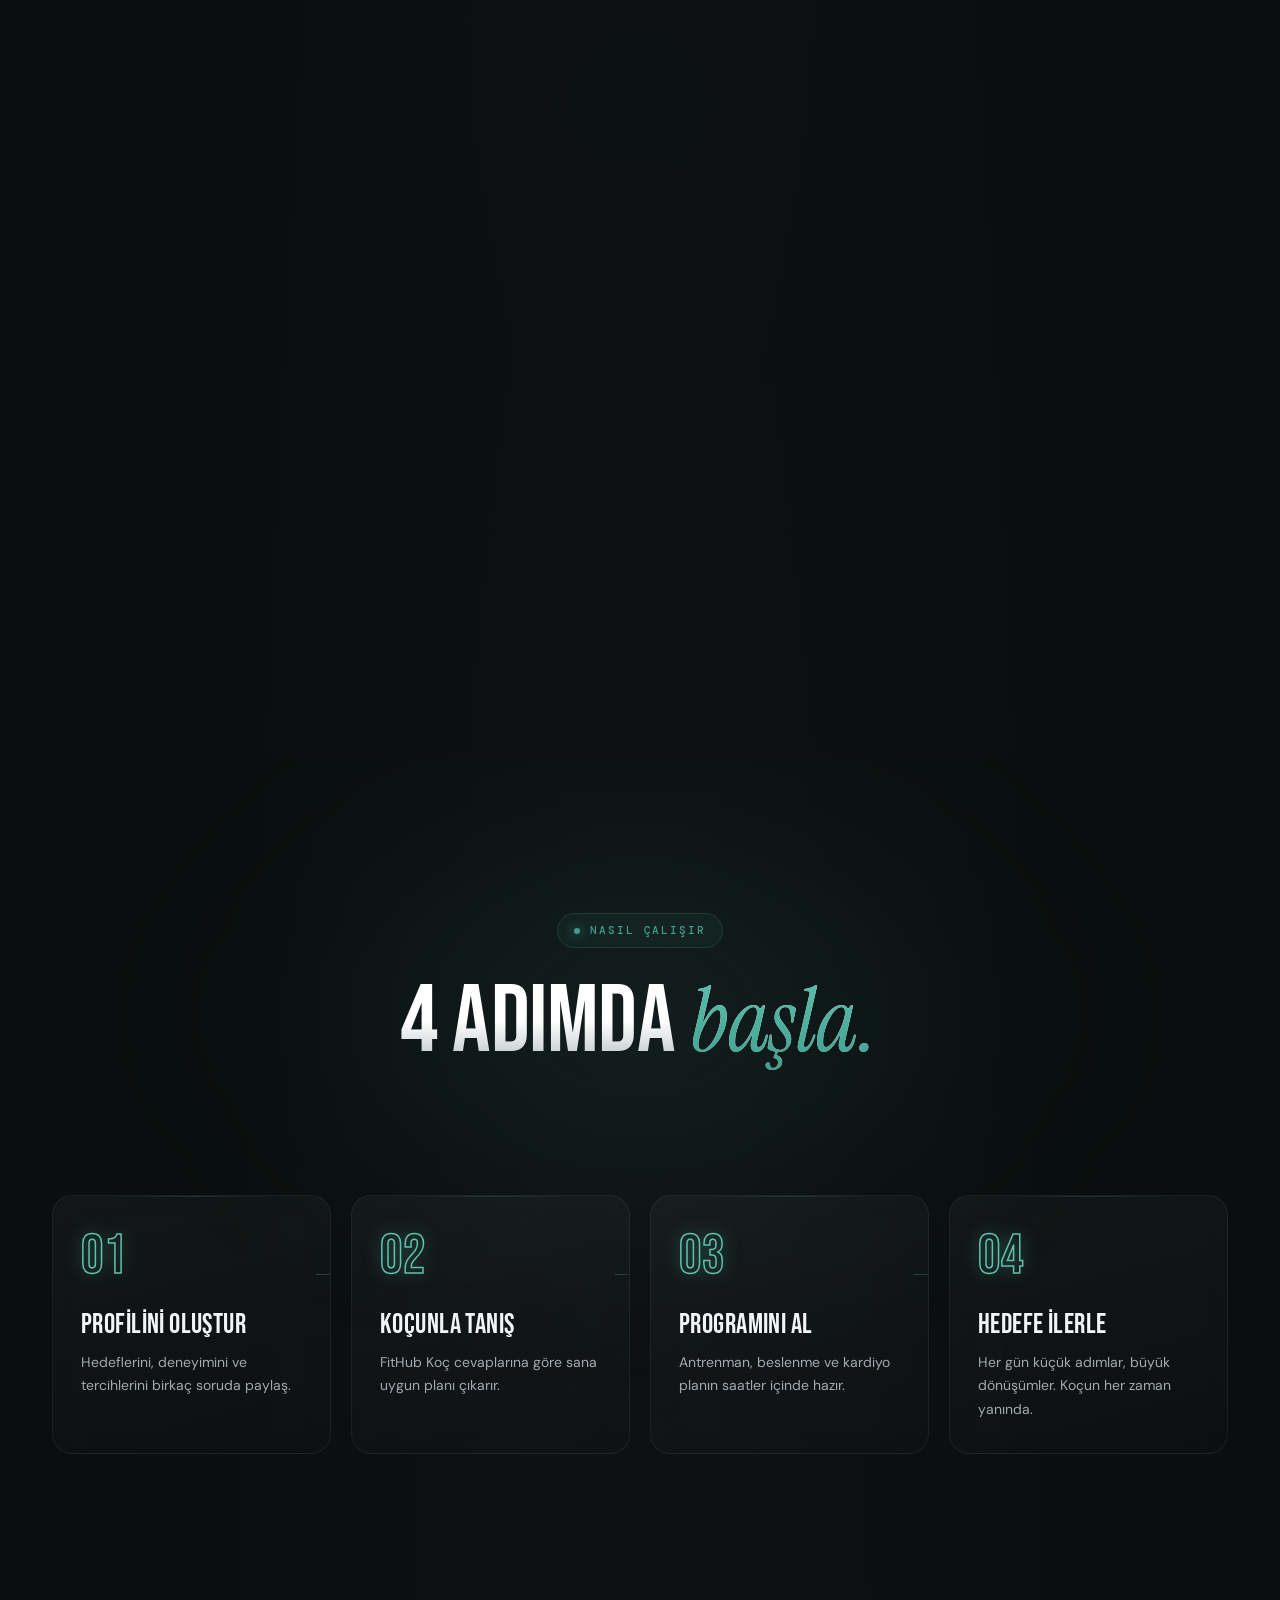
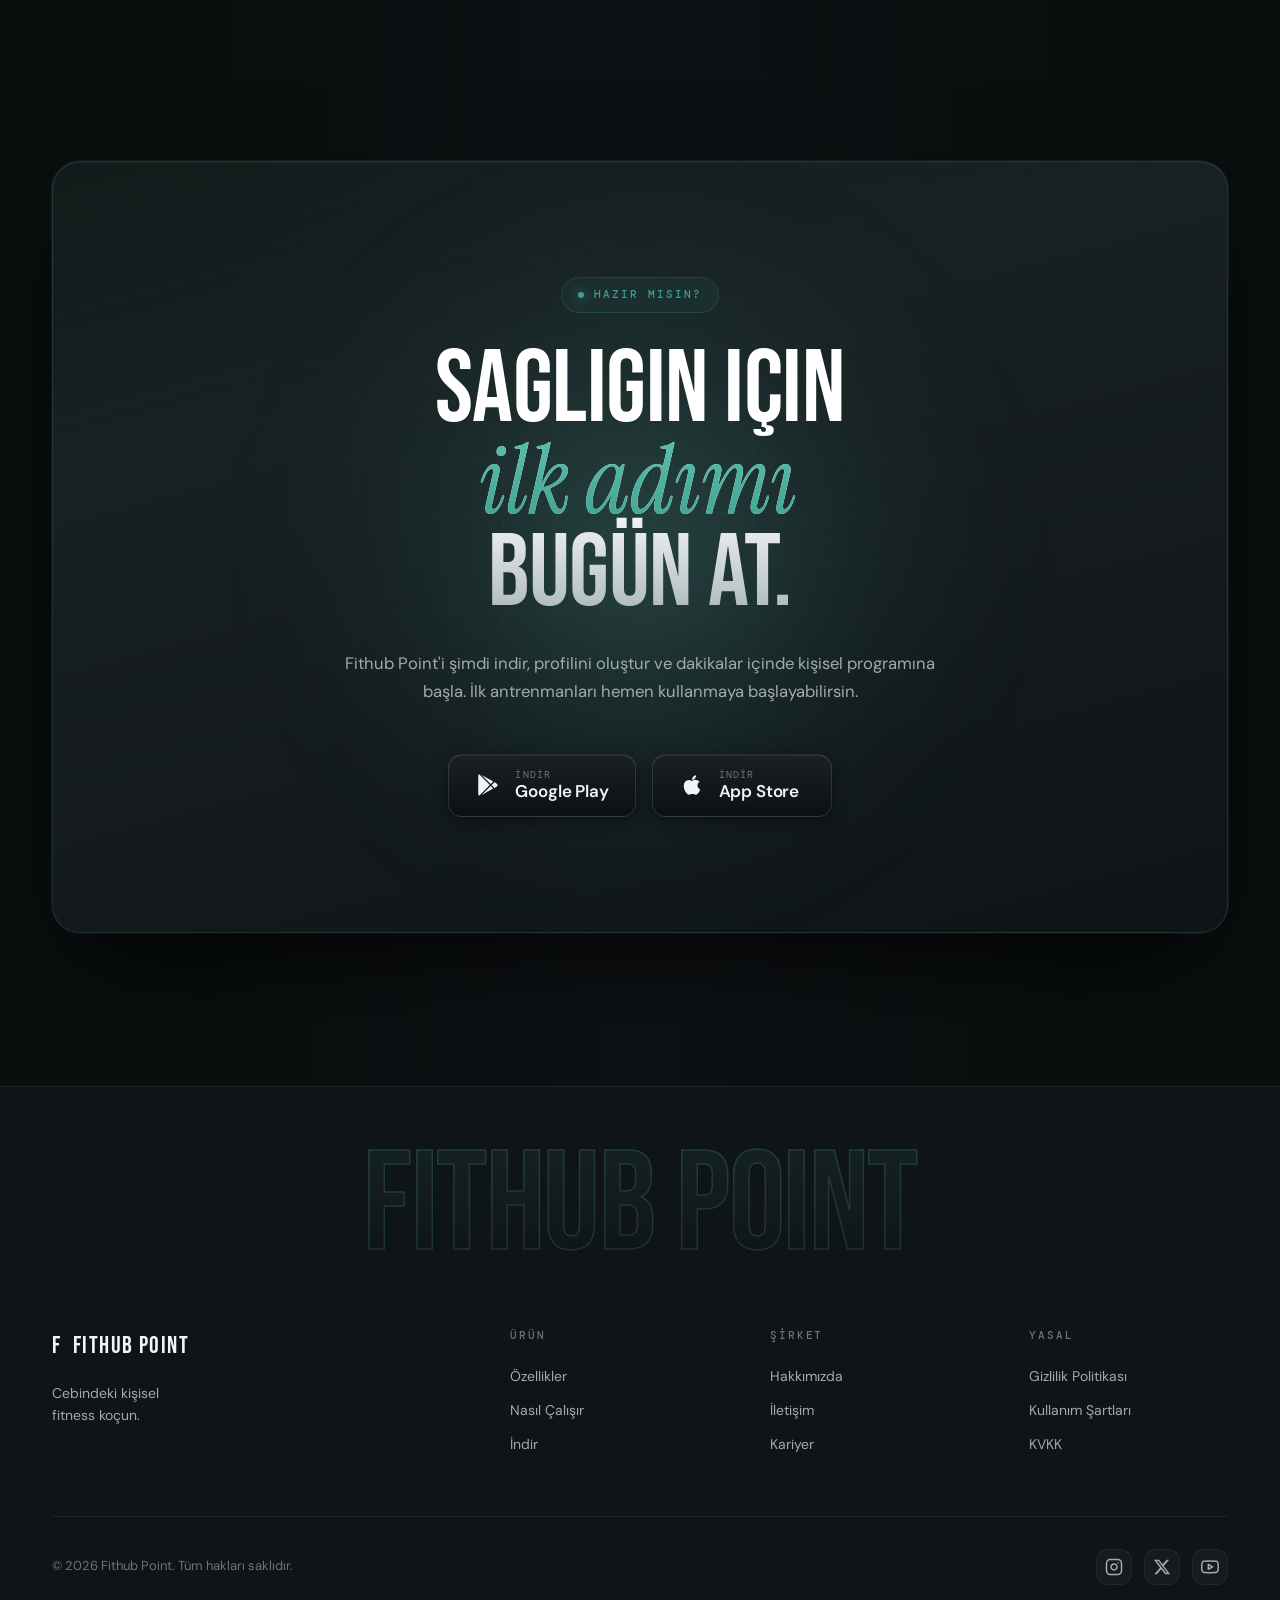
==== commit 84a8a054: "Reklam ölçümü: GA4 + Meta Pixel, Onay Modu v2 ve çerez bandı; Play utm etiketleri; gizlilik "Çerezle" ====
--- a/index.html
+++ b/index.html
@@ -3,17 +3,62 @@
 <head>
   <meta charset="UTF-8" />
   <meta name="viewport" content="width=device-width, initial-scale=1.0, viewport-fit=cover" />
-  <title>FitHub Point — Cebindeki kişisel fitness koçun</title>
+  <!-- Ölçüm (9 Kas 2026): Google Onay Modu v2 → GA4 (G-8K471Y72SB) → Meta Pixel (2590275028153736).
+       Varsayılan: dört sinyal de reddedilmiş. Rıza bandı /consent.js + /consent.css; metin /privacy.html#cerezler -->
+  <script>
+    window.dataLayer = window.dataLayer || [];
+    function gtag(){dataLayer.push(arguments);}
+    gtag('consent', 'default', {
+      'ad_storage': 'denied',
+      'ad_user_data': 'denied',
+      'ad_personalization': 'denied',
+      'analytics_storage': 'denied',
+      'wait_for_update': 500
+    });
+    // Ziyaretçi daha önce seçim yaptıysa (localStorage fp_consent_v1 = granted | denied) hemen uygula
+    var fpConsentStored = null;
+    try { fpConsentStored = localStorage.getItem('fp_consent_v1'); } catch (e) {}
+    if (fpConsentStored !== 'granted' && fpConsentStored !== 'denied') fpConsentStored = null;
+    if (fpConsentStored) {
+      gtag('consent', 'update', {
+        'ad_storage': fpConsentStored,
+        'ad_user_data': fpConsentStored,
+        'ad_personalization': fpConsentStored,
+        'analytics_storage': fpConsentStored
+      });
+    }
+  </script>
+  <!-- Google tag (gtag.js) -->
+  <script async src="https://www.googletagmanager.com/gtag/js?id=G-8K471Y72SB"></script>
+  <script>
+    gtag('js', new Date());
+    gtag('config', 'G-8K471Y72SB');
+  </script>
+  <!-- Meta Pixel: init'ten önce rıza geri çekilir (revoke); rıza gelince consent.js grant + PageView verir.
+       noscript img parçası bilerek YOK: JS kapalıyken rıza durumu bilinemez, görsel koşulsuz istek atardı (KVKK). -->
+  <script>
+    !function(f,b,e,v,n,t,s){if(f.fbq)return;n=f.fbq=function(){n.callMethod?
+    n.callMethod.apply(n,arguments):n.queue.push(arguments)};if(!f._fbq)f._fbq=n;
+    n.push=n;n.loaded=!0;n.version='2.0';n.queue=[];t=b.createElement(e);t.async=!0;
+    t.src=v;s=b.getElementsByTagName(e)[0];s.parentNode.insertBefore(t,s)}(window,document,'script',
+    'https://connect.facebook.net/en_US/fbevents.js');
+    // Rıza yoksa ya da reddedildiyse init'ten ÖNCE geri çek. Kayıtlı rıza varsa geri çekme: fbevents.js
+    // yüklenmeden sıraya giren 'revoke', arkasındaki init + grant + PageView'ı da askıda bırakıyor (9 Kas testi).
+    if (fpConsentStored !== 'granted') fbq('consent', 'revoke');
+    fbq('init', '2590275028153736');
+    if (fpConsentStored === 'granted') { fbq('consent', 'grant'); fbq('track', 'PageView'); }
+  </script>
+  <title>Fithub Point — Cebindeki kişisel fitness koçun</title>
   <meta name="description" content="Kişiye özel antrenman, beslenme ve kardiyo programları. Yapay zekâ koçun FitHub Koç 7/24 yanında: programını yazar, sorularını cevaplar, ilerlemeni takip eder — hepsi tek uygulamada." />
   <meta name="theme-color" content="#0A0E0E" />
 
   <!-- Open Graph -->
   <meta property="og:type" content="website" />
-  <meta property="og:title" content="FitHub Point — Cebindeki kişisel fitness koçun" />
+  <meta property="og:title" content="Fithub Point — Cebindeki kişisel fitness koçun" />
   <meta property="og:description" content="Kişiye özel antrenman ve beslenme programları, 7/24 yanında olan yapay zekâ koç FitHub Koç." />
   <meta property="og:locale" content="tr_TR" />
   <meta property="og:url" content="https://fithubpoint.com/" />
-  <meta property="og:site_name" content="FitHub Point" />
+  <meta property="og:site_name" content="Fithub Point" />
   <meta property="og:image" content="https://fithubpoint.com/assets/screens/home.png" />
   <meta name="twitter:card" content="summary_large_image" />
   <link rel="canonical" href="https://fithubpoint.com/" />
@@ -26,7 +71,7 @@
     "@graph": [
       {
         "@type": "MobileApplication",
-        "name": "FitHub Point",
+        "name": "Fithub Point",
         "operatingSystem": "Android, iOS",
         "applicationCategory": "HealthApplication",
         "inLanguage": "tr",
@@ -38,7 +83,7 @@
       },
       {
         "@type": "Organization",
-        "name": "FitHub Point",
+        "name": "Fithub Point",
         "url": "https://fithubpoint.com/",
         "logo": "https://fithubpoint.com/assets/logo.png",
         "email": "destek@fithubpoint.com"
@@ -53,6 +98,9 @@
   <link href="https://fonts.googleapis.com/css2?family=Bebas+Neue&family=DM+Mono:wght@400;500&family=DM+Sans:wght@400;500;600;700&family=Instrument+Serif:ital@0;1&display=swap" rel="stylesheet" />
 
   <link rel="stylesheet" href="style.css" />
+  <!-- Çerez/rıza bandı (tüm sayfalarda ortak) -->
+  <link rel="stylesheet" href="/consent.css" />
+  <script src="/consent.js" defer></script>
 </head>
 <body>
   <!-- Noise overlay (premium grain texture) -->
@@ -61,9 +109,9 @@
   <!-- ─── NAV ───────────────────────────────────────────── -->
   <header class="nav" id="nav">
     <div class="nav__inner container">
-      <a href="#top" class="nav__brand" aria-label="FitHub Point anasayfa">
-        <img src="assets/logo.png" alt="FitHub Point" class="nav__logo-img" width="38" height="38" />
-        <span class="nav__logo-text" lang="en">FitHub Point</span>
+      <a href="#top" class="nav__brand" aria-label="Fithub Point anasayfa">
+        <img src="assets/logo.png" alt="Fithub Point" class="nav__logo-img" width="38" height="38" />
+        <span class="nav__logo-text" lang="en">Fithub Point</span>
       </a>
 
       <nav class="nav__links" aria-label="Ana navigasyon">
@@ -229,7 +277,7 @@
   <section class="trust">
     <div class="container">
       <p class="trust__label">
-        <span>FitHub Point ile elde ettiklerin</span>
+        <span>Fithub Point ile elde ettiklerin</span>
       </p>
       <div class="trust__grid">
         <div class="trust__item" data-reveal>
@@ -275,7 +323,7 @@
         </h2>
         <p class="section-head__subtitle">
           Onboarding'den ilerleme takibine. Antrenman'dan beslenmeye.
-          FitHub Point seninle her adımda.
+          Fithub Point seninle her adımda.
         </p>
       </header>
 
@@ -283,14 +331,14 @@
       <div class="feature feature--right" data-theme="teal" data-reveal>
         <div class="feature__phone">
           <div class="phone phone--tilt-left">
-            <img src="assets/screens/onboarding.png" alt="FitHub Point onboarding ekranı: hedef seçimi" />
+            <img src="assets/screens/onboarding.png" alt="Fithub Point onboarding ekranı: hedef seçimi" />
           </div>
         </div>
         <div class="feature__content">
           <span class="feature__index">01 — Onboarding</span>
           <h3 class="feature__title">Hedeflerine göre <em>tamamen sana özel.</em></h3>
           <p class="feature__desc">
-            Birkaç soruya cevap ver, FitHub Point kim olduğunu, nereye gitmek istediğini ve nasıl çalıştığını öğrensin.
+            Birkaç soruya cevap ver, Fithub Point kim olduğunu, nereye gitmek istediğini ve nasıl çalıştığını öğrensin.
             Kas geliştirme, kilo verme veya formda kalma — hangi hedefi seçersen seç,
             programın seni o noktaya götürmek için tasarlanır.
           </p>
@@ -444,11 +492,11 @@
             bugün at.
           </h2>
           <p class="cta__subtitle">
-            FitHub Point'i şimdi indir, profilini oluştur ve dakikalar içinde kişisel programına başla.
+            Fithub Point'i şimdi indir, profilini oluştur ve dakikalar içinde kişisel programına başla.
             İlk antrenmanları hemen kullanmaya başlayabilirsin.
           </p>
           <div class="cta__buttons">
-            <a href="https://play.google.com/store/apps/details?id=com.fithubpoint.app" class="store-badge" target="_blank" rel="noopener" aria-label="Google Play'den indir">
+            <a href="https://play.google.com/store/apps/details?id=com.fithubpoint.app&amp;referrer=utm_source%3Dsite%26utm_medium%3Dbuton%26utm_campaign%3Dana_sayfa" class="store-badge" target="_blank" rel="noopener" aria-label="Google Play'den indir">
               <svg width="22" height="22" viewBox="0 0 24 24" fill="currentColor"><path d="M3 20.5V3.5c0-.59.34-1.11.84-1.35L13.69 12 3.84 21.85c-.5-.25-.84-.76-.84-1.35M16.81 15.12 6.05 21.34l8.49-8.49 2.27 2.27M20.16 10.81c.39.31.66.78.66 1.31 0 .53-.25.99-.64 1.3l-2.21 1.27-2.6-2.59 2.6-2.59 2.19 1.3M6.05 2.66l10.76 6.22-2.27 2.27L6.05 2.66"/></svg>
               <div>
                 <span class="store-badge__top">İndir</span>
@@ -479,7 +527,7 @@
         <div class="footer__brand">
           <div class="nav__brand">
             <span class="nav__logo-mark">F</span>
-            <span class="nav__logo-text" lang="en">FitHub Point</span>
+            <span class="nav__logo-text" lang="en">Fithub Point</span>
           </div>
           <p class="footer__tagline">
             Cebindeki kişisel<br/>fitness koçun.
@@ -509,7 +557,7 @@
       </div>
 
       <div class="footer__bottom">
-        <p>© 2026 FitHub Point. Tüm hakları saklıdır.</p>
+        <p>© 2026 Fithub Point. Tüm hakları saklıdır.</p>
         <div class="footer__social">
           <a href="#" aria-label="Instagram">
             <svg width="18" height="18" viewBox="0 0 24 24" fill="none" stroke="currentColor" stroke-width="2" stroke-linecap="round" stroke-linejoin="round"><rect x="2" y="2" width="20" height="20" rx="5" ry="5"/><path d="M16 11.37A4 4 0 1 1 12.63 8 4 4 0 0 1 16 11.37z"/><line x1="17.5" y1="6.5" x2="17.51" y2="6.5"/></svg>
--- a/style.css
+++ b/style.css
@@ -547,6 +547,10 @@
 
 .hero__title-line {
   display: block;
+  /* 2 Kas 2026 (Nedim 6.5): background-clip:text + sıkı satır yüksekliği Ğ/İ/Ç/Ş işaretlerini boyanmamış alana düşürüyordu
+     ("SAGLIGIN ICIN" görünüyordu) → üst/alt boşluk, eksi kenar boşluğuyla düzen aynı kalır */
+  padding: 0.16em 0 0.08em;
+  margin: -0.16em 0 -0.08em;
   background: linear-gradient(180deg, #ffffff 0%, #ffffff 55%, #b6c2c5 100%);
   -webkit-background-clip: text;
   background-clip: text;
@@ -1195,6 +1199,9 @@
   letter-spacing: -0.005em;
   margin-bottom: 24px;
   font-weight: 400;
+  /* 2 Kas 2026 (Nedim 6.5): Türkçe büyük harf işaretleri gradyan kutusunun dışında kalmasın */
+  padding: 0.16em 0 0.08em;
+  margin-top: -0.16em;
   background: linear-gradient(180deg, #ffffff 0%, #ffffff 50%, #a8b4b7 100%);
   -webkit-background-clip: text;
   background-clip: text;
--- a/consent.css
+++ b/consent.css
@@ -0,0 +1,246 @@
+/* ═══════════════════════════════════════════════════════════════
+   Fithub Point — çerez / rıza bandı (9 Kas 2026)
+   Tüm sayfalarda ortak; bandı /consent.js çizer. Sayfaların kendi
+   :root değişkenlerine bağımlı değildir (hepsi --fpc-* ile burada).
+   ═══════════════════════════════════════════════════════════════ */
+
+.fp-consent {
+  --fpc-bg: rgba(18, 21, 23, 0.94);
+  --fpc-border: rgba(255, 255, 255, 0.1);
+  --fpc-text: #f2f4f5;
+  --fpc-muted: #a1aab0;
+  --fpc-accent: #3e9e8e;
+  --fpc-accent-bright: #5dc4b0;
+  --fpc-ease: cubic-bezier(0.16, 1, 0.3, 1);
+
+  position: fixed;
+  left: 16px;
+  right: 16px;
+  bottom: calc(16px + env(safe-area-inset-bottom, 0px));
+  z-index: 10000; /* index.html'deki .noise (9999) üstünde */
+  box-sizing: border-box;
+  max-width: 760px;
+  margin: 0 auto;
+  display: flex;
+  align-items: center;
+  gap: 16px;
+  padding: 16px 18px;
+  background: var(--fpc-bg);
+  -webkit-backdrop-filter: blur(18px);
+  backdrop-filter: blur(18px);
+  border: 1px solid var(--fpc-border);
+  border-radius: 20px;
+  box-shadow:
+    inset 0 1px 0 rgba(255, 255, 255, 0.06),
+    0 24px 64px -16px rgba(0, 0, 0, 0.75);
+  color: var(--fpc-text);
+  font-family: "DM Sans", -apple-system, BlinkMacSystemFont, "Segoe UI", system-ui, sans-serif;
+  font-size: 14px;
+  line-height: 1.5;
+  text-align: left;
+  -webkit-font-smoothing: antialiased;
+  animation: fp-consent-in 520ms var(--fpc-ease) both;
+}
+
+.fp-consent[hidden] {
+  display: none;
+}
+
+.fp-consent *,
+.fp-consent *::before,
+.fp-consent *::after {
+  box-sizing: border-box;
+}
+
+.fp-consent__icon {
+  flex-shrink: 0;
+  width: 42px;
+  height: 42px;
+  display: flex;
+  align-items: center;
+  justify-content: center;
+  border-radius: 50%;
+  background: rgba(62, 158, 142, 0.14);
+  border: 1px solid rgba(62, 158, 142, 0.3);
+  color: var(--fpc-accent-bright);
+}
+
+.fp-consent__icon svg {
+  display: block;
+  width: 22px;
+  height: 22px;
+}
+
+.fp-consent__body {
+  flex: 1 1 auto;
+  min-width: 0;
+}
+
+/* Sayfaların h2/p eleman kurallarını (Bebas Neue, teal, kenar boşluğu) eziyoruz */
+.fp-consent__title {
+  margin: 0 0 2px;
+  font-family: inherit;
+  font-size: 15px;
+  font-weight: 600;
+  line-height: 1.3;
+  letter-spacing: -0.01em;
+  text-transform: none;
+  color: var(--fpc-text);
+}
+
+.fp-consent__text {
+  margin: 0;
+  font-size: 14px;
+  line-height: 1.5;
+  color: var(--fpc-muted);
+}
+
+.fp-consent__link {
+  color: var(--fpc-accent-bright);
+  text-decoration: underline;
+  text-decoration-color: rgba(93, 196, 176, 0.45);
+  text-underline-offset: 2px;
+  transition: text-decoration-color 200ms var(--fpc-ease);
+}
+
+.fp-consent__link:hover {
+  text-decoration-color: var(--fpc-accent-bright);
+}
+
+.fp-consent__link:focus-visible {
+  outline: 2px solid var(--fpc-accent-bright);
+  outline-offset: 2px;
+  border-radius: 4px;
+}
+
+.fp-consent__actions {
+  flex-shrink: 0;
+  display: flex;
+  align-items: center;
+  gap: 10px;
+}
+
+.fp-consent__btn {
+  min-height: 44px; /* dokunma hedefi */
+  min-width: 44px;
+  padding: 0 20px;
+  border-radius: 999px;
+  border: 1px solid transparent;
+  font-family: inherit;
+  font-size: 14px;
+  font-weight: 600;
+  line-height: 1;
+  letter-spacing: 0.005em;
+  white-space: nowrap;
+  cursor: pointer;
+  -webkit-appearance: none;
+  appearance: none;
+  transition:
+    transform 240ms var(--fpc-ease),
+    background 240ms var(--fpc-ease),
+    border-color 240ms var(--fpc-ease),
+    box-shadow 240ms var(--fpc-ease);
+}
+
+.fp-consent__btn:focus-visible {
+  outline: 2px solid var(--fpc-accent-bright);
+  outline-offset: 3px;
+}
+
+.fp-consent__btn--primary {
+  background: linear-gradient(180deg, var(--fpc-accent-bright) 0%, var(--fpc-accent) 100%);
+  color: #062320;
+  box-shadow:
+    inset 0 1px 0 rgba(255, 255, 255, 0.3),
+    inset 0 -1px 0 rgba(0, 0, 0, 0.15),
+    0 8px 24px -8px rgba(62, 158, 142, 0.6);
+}
+
+.fp-consent__btn--primary:hover {
+  background: linear-gradient(180deg, #7bdbc6 0%, var(--fpc-accent-bright) 100%);
+  transform: translateY(-1px);
+  box-shadow:
+    inset 0 1px 0 rgba(255, 255, 255, 0.4),
+    0 0 0 6px rgba(62, 158, 142, 0.18),
+    0 12px 28px -8px rgba(62, 158, 142, 0.7);
+}
+
+.fp-consent__btn--ghost {
+  background: rgba(255, 255, 255, 0.04);
+  color: var(--fpc-text);
+  border-color: rgba(255, 255, 255, 0.14);
+}
+
+.fp-consent__btn--ghost:hover {
+  background: rgba(255, 255, 255, 0.08);
+  border-color: rgba(255, 255, 255, 0.24);
+  transform: translateY(-1px);
+}
+
+.fp-consent__btn:active {
+  transform: translateY(0);
+}
+
+@keyframes fp-consent-in {
+  from {
+    opacity: 0;
+    transform: translateY(16px);
+  }
+  to {
+    opacity: 1;
+    transform: translateY(0);
+  }
+}
+
+/* Mobil: ikon + başlık yan yana, metin altta, iki eşit düğme */
+@media (max-width: 600px) {
+  .fp-consent {
+    left: 12px;
+    right: 12px;
+    bottom: calc(12px + env(safe-area-inset-bottom, 0px));
+    display: grid;
+    grid-template-columns: 42px minmax(0, 1fr);
+    grid-template-areas:
+      "icon body"
+      "actions actions";
+    align-items: start;
+    gap: 14px;
+    padding: 16px;
+    border-radius: 18px;
+  }
+
+  .fp-consent__icon {
+    grid-area: icon;
+  }
+
+  .fp-consent__body {
+    grid-area: body;
+  }
+
+  .fp-consent__actions {
+    grid-area: actions;
+    display: grid;
+    grid-template-columns: 1fr 1fr;
+    gap: 10px;
+  }
+
+  .fp-consent__btn {
+    width: 100%;
+    padding: 0 12px;
+  }
+}
+
+@media (prefers-reduced-motion: reduce) {
+  .fp-consent {
+    animation: none;
+  }
+
+  .fp-consent__btn,
+  .fp-consent__link {
+    transition: none;
+  }
+
+  .fp-consent__btn:hover {
+    transform: none;
+  }
+}
